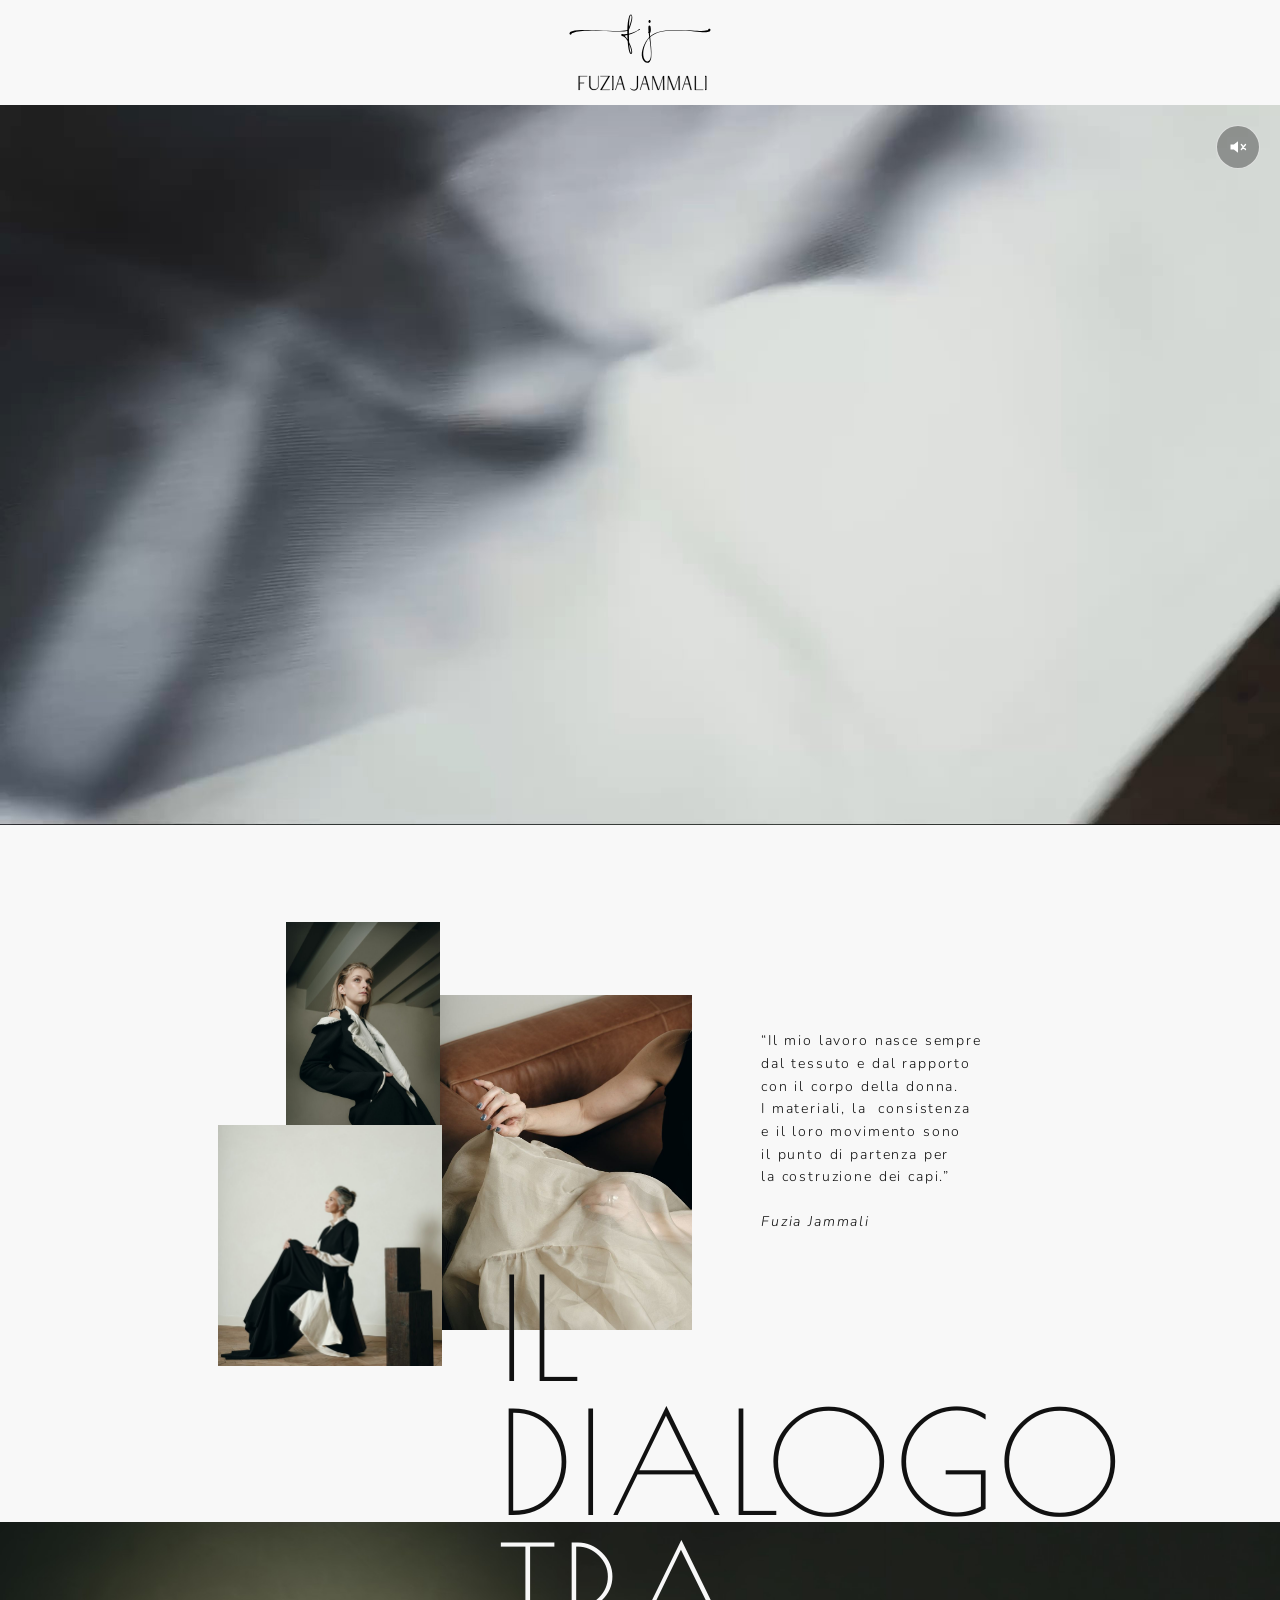
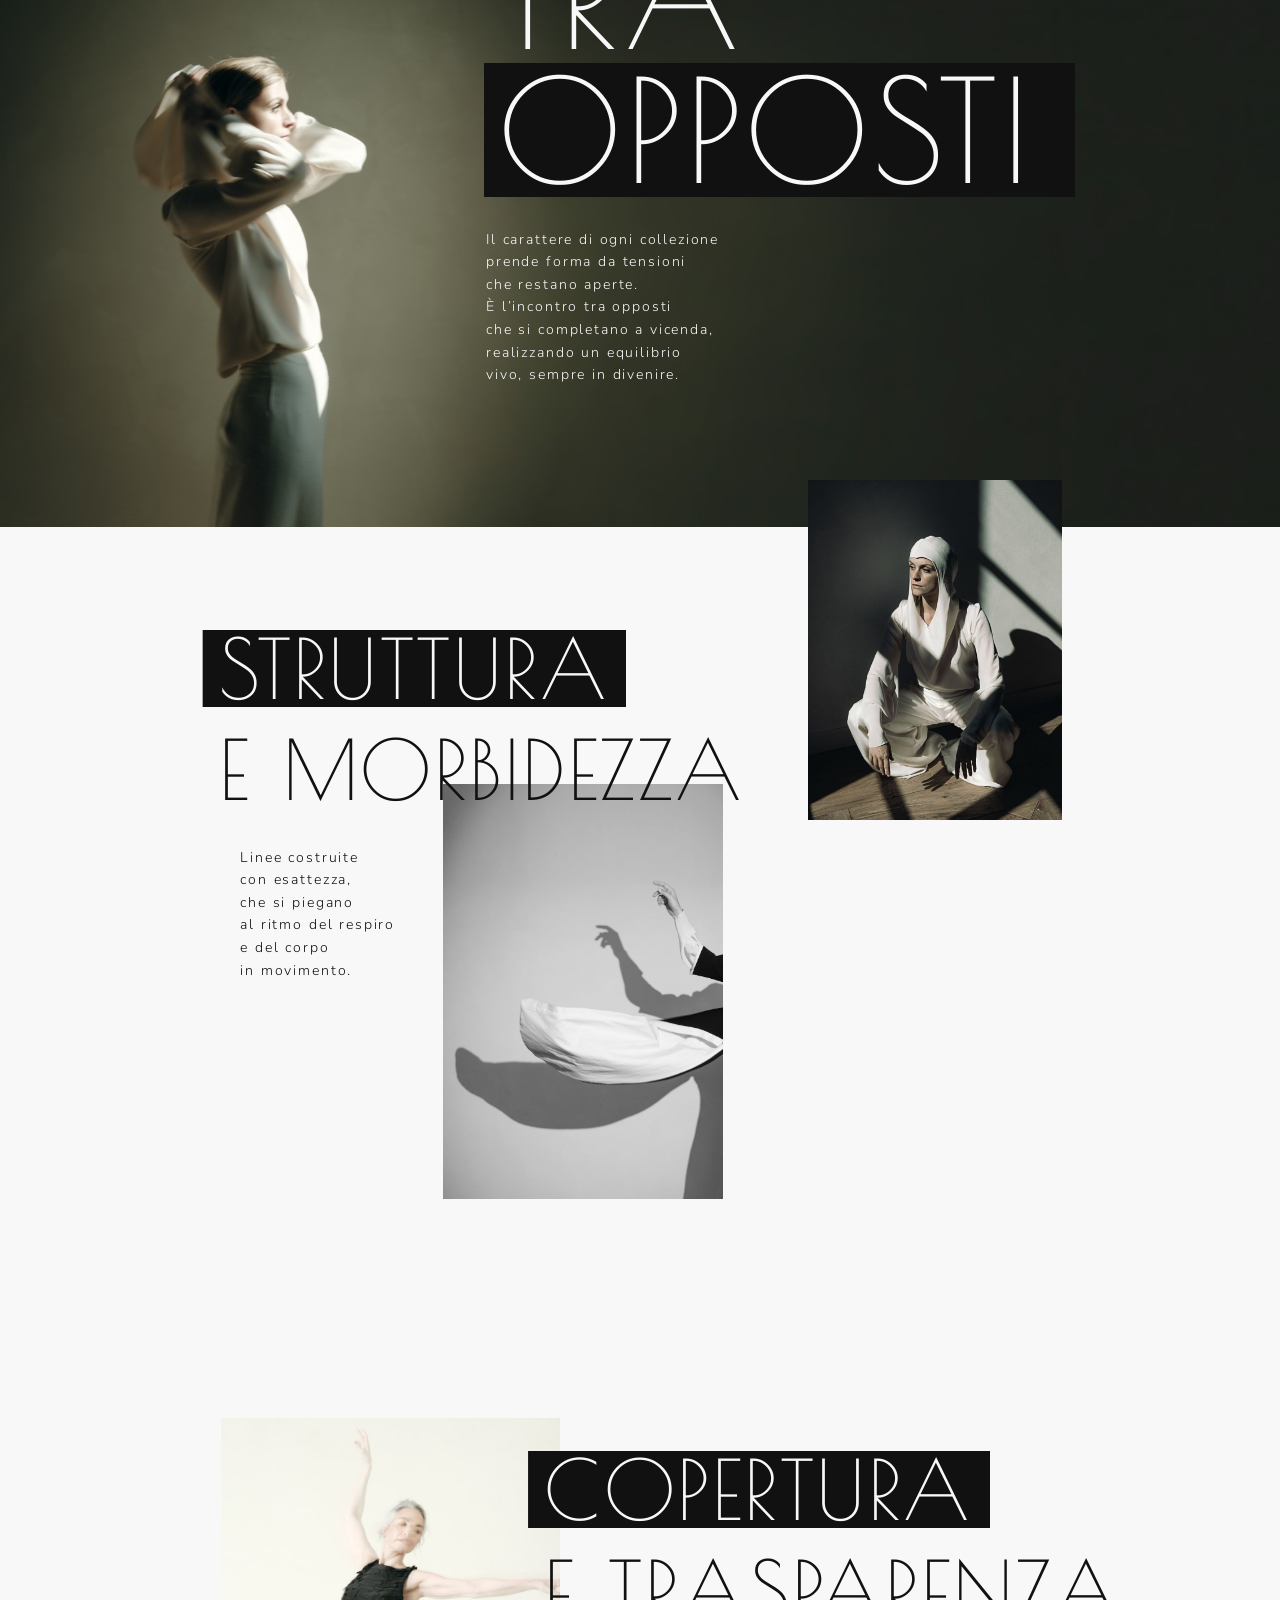
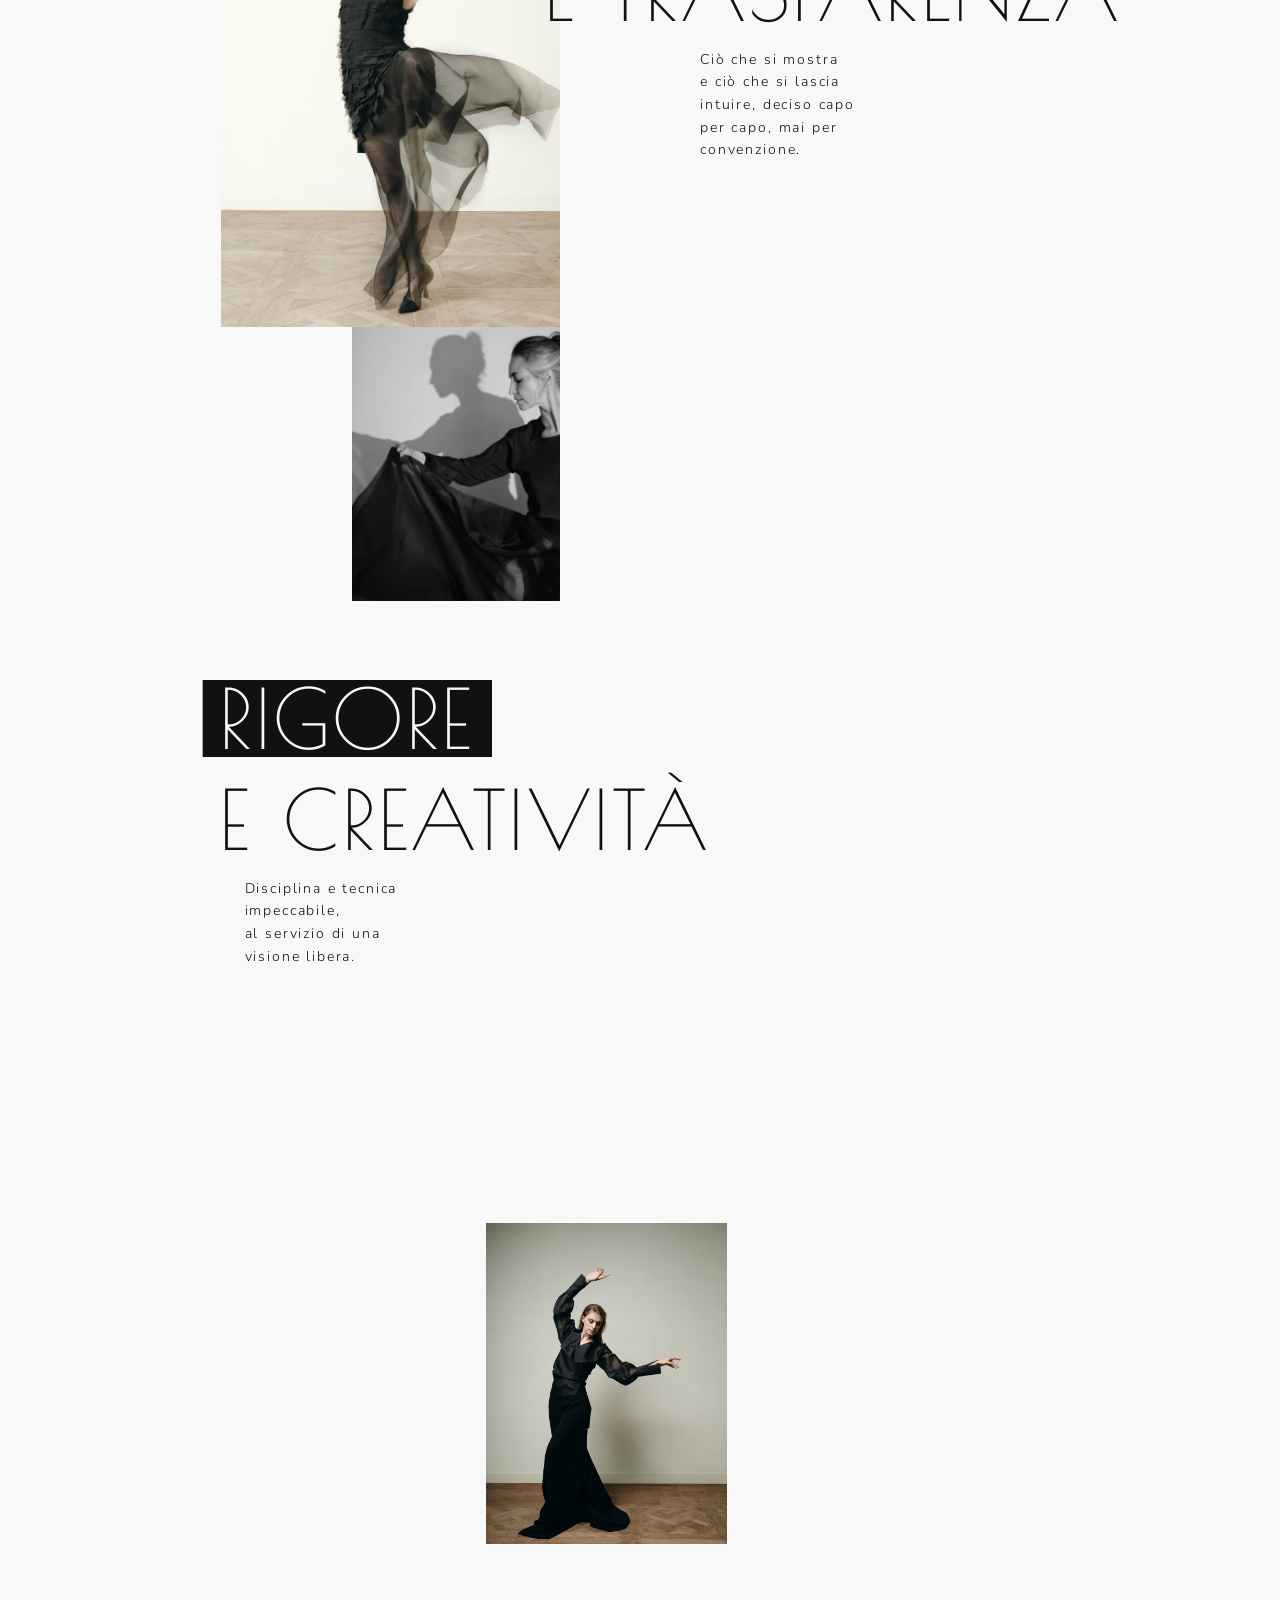
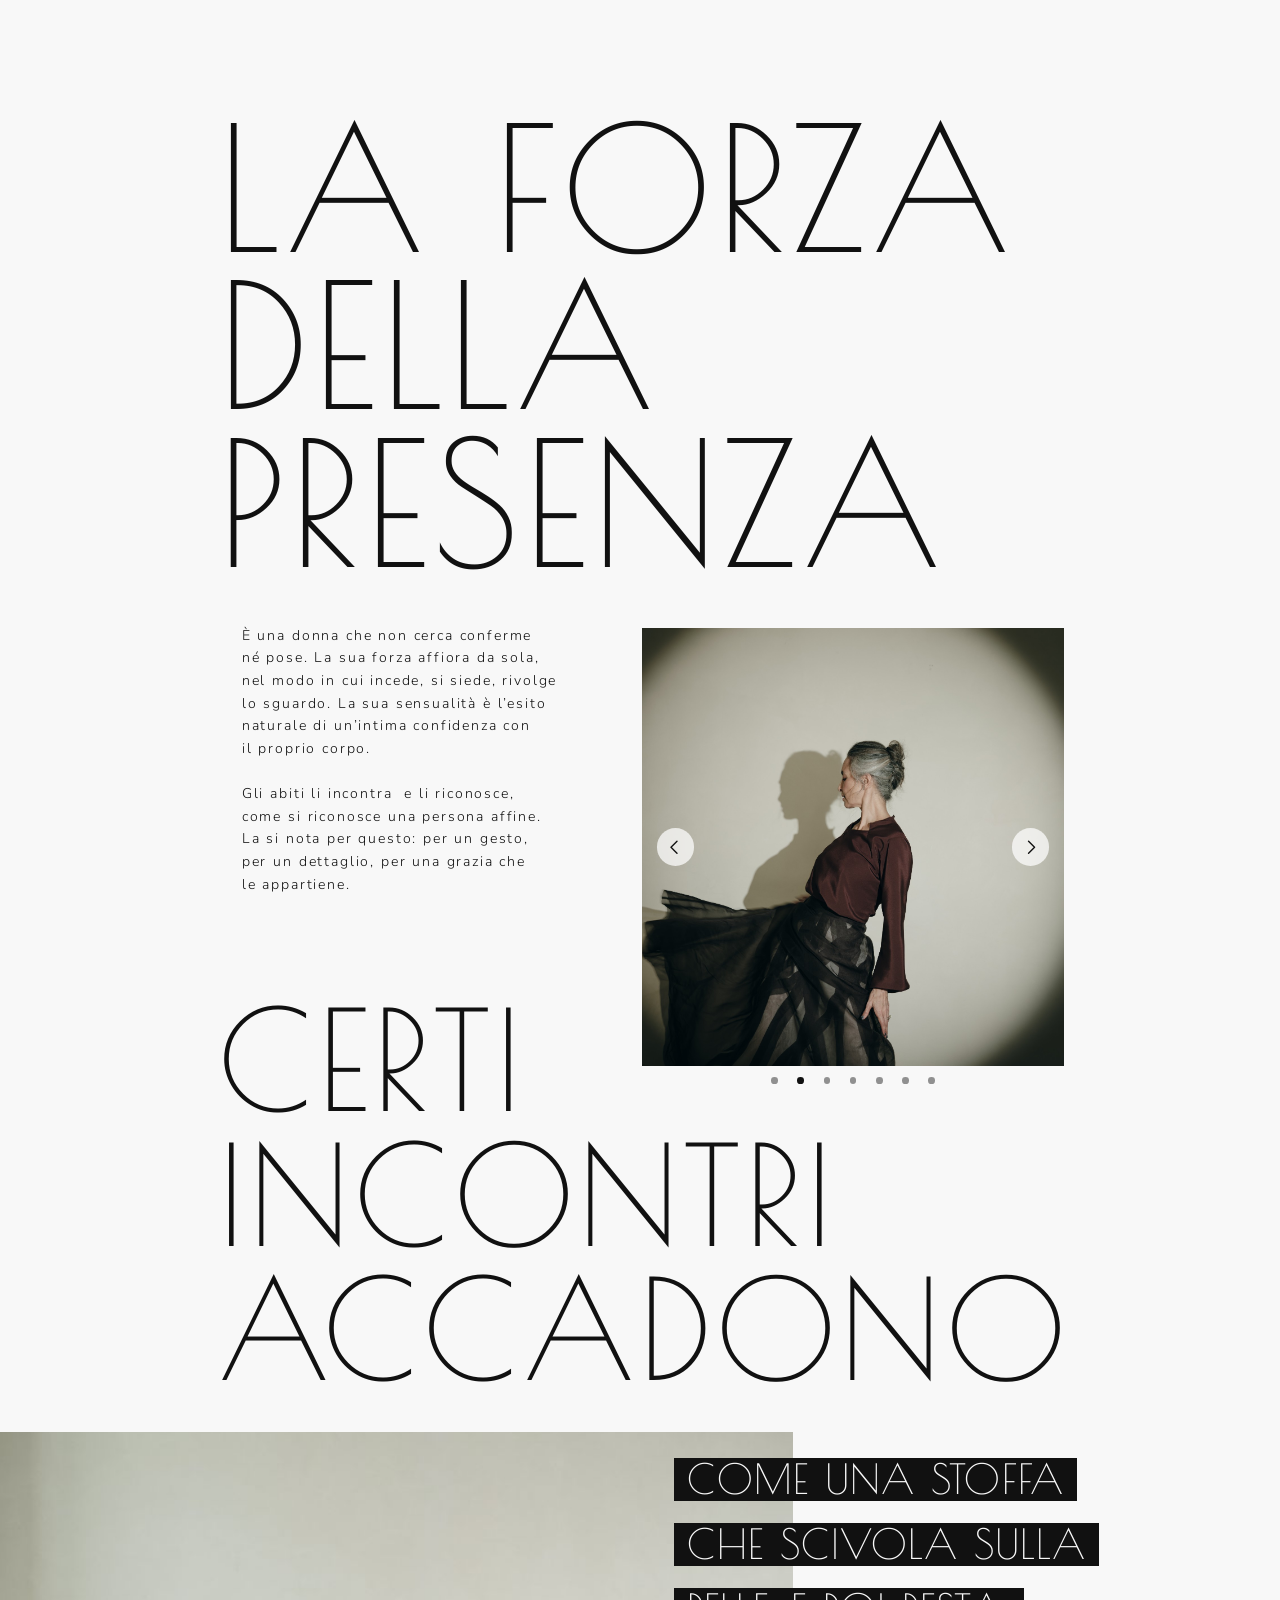
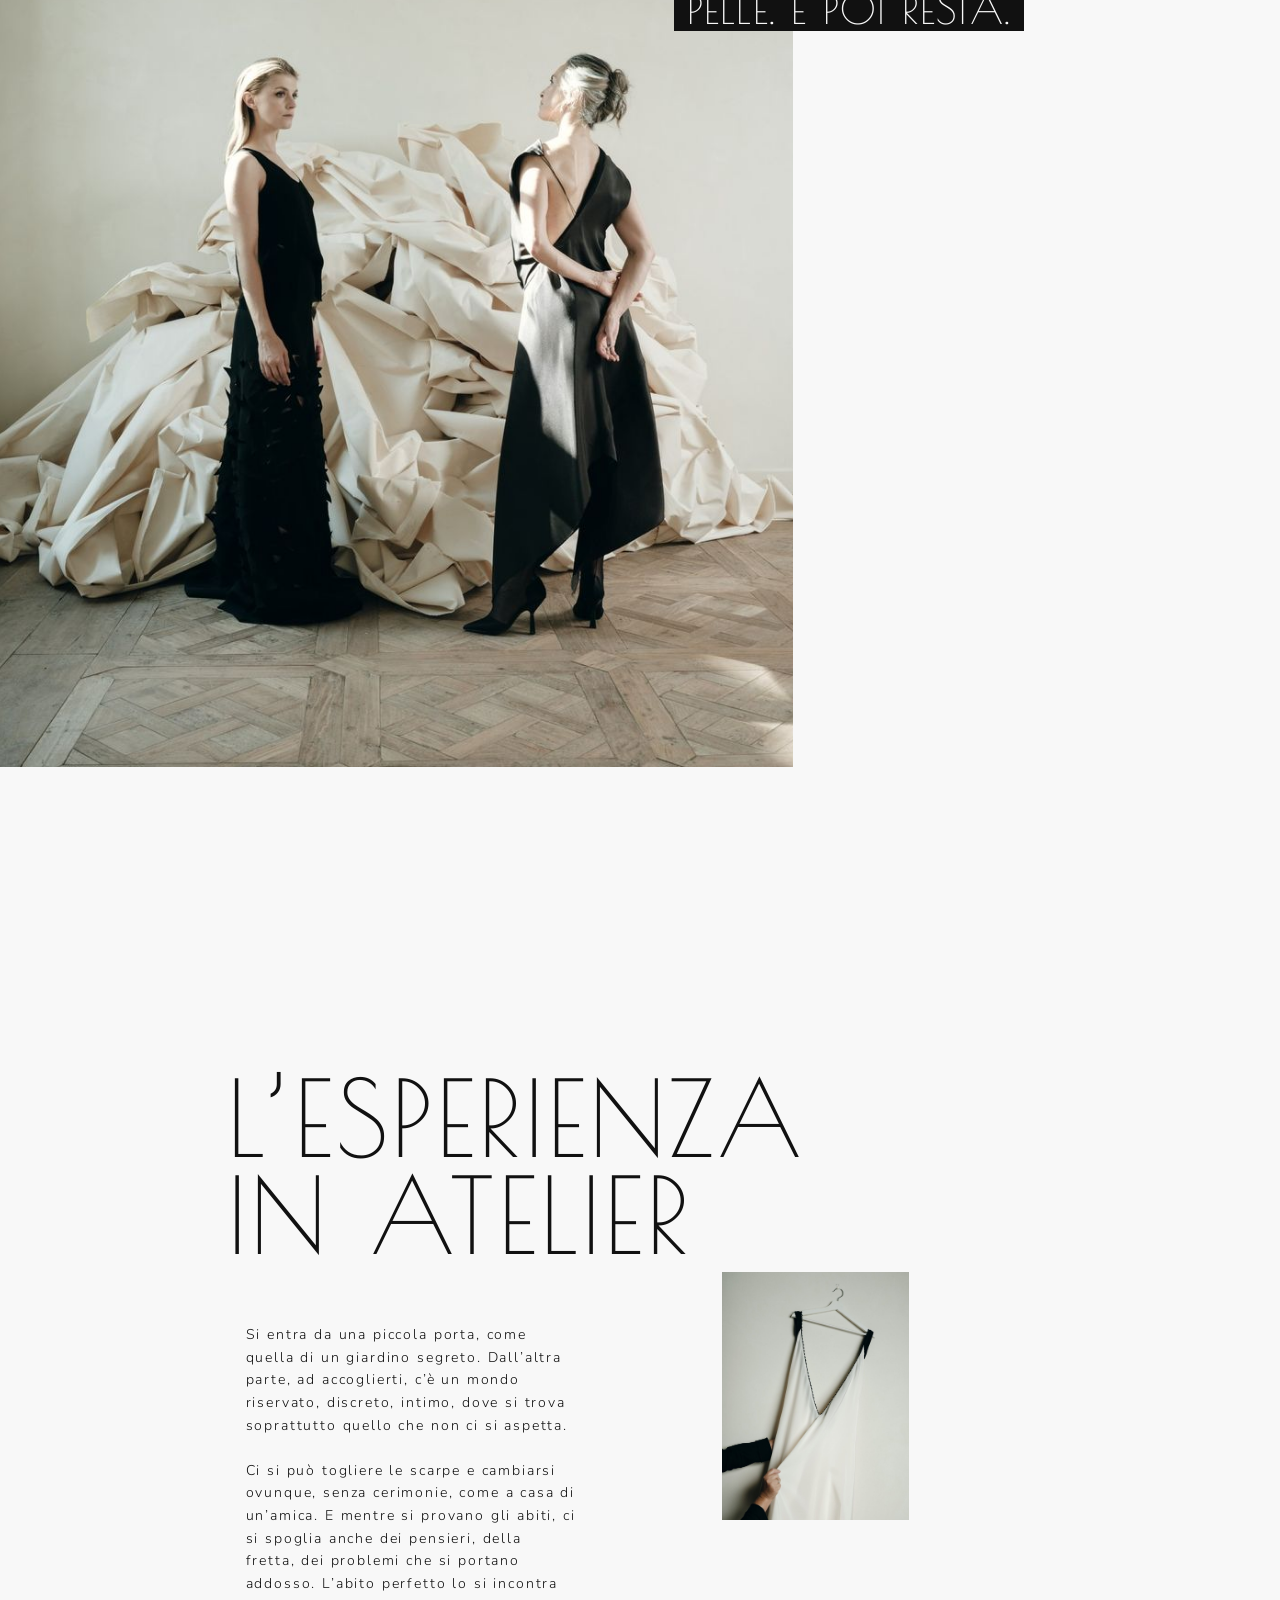
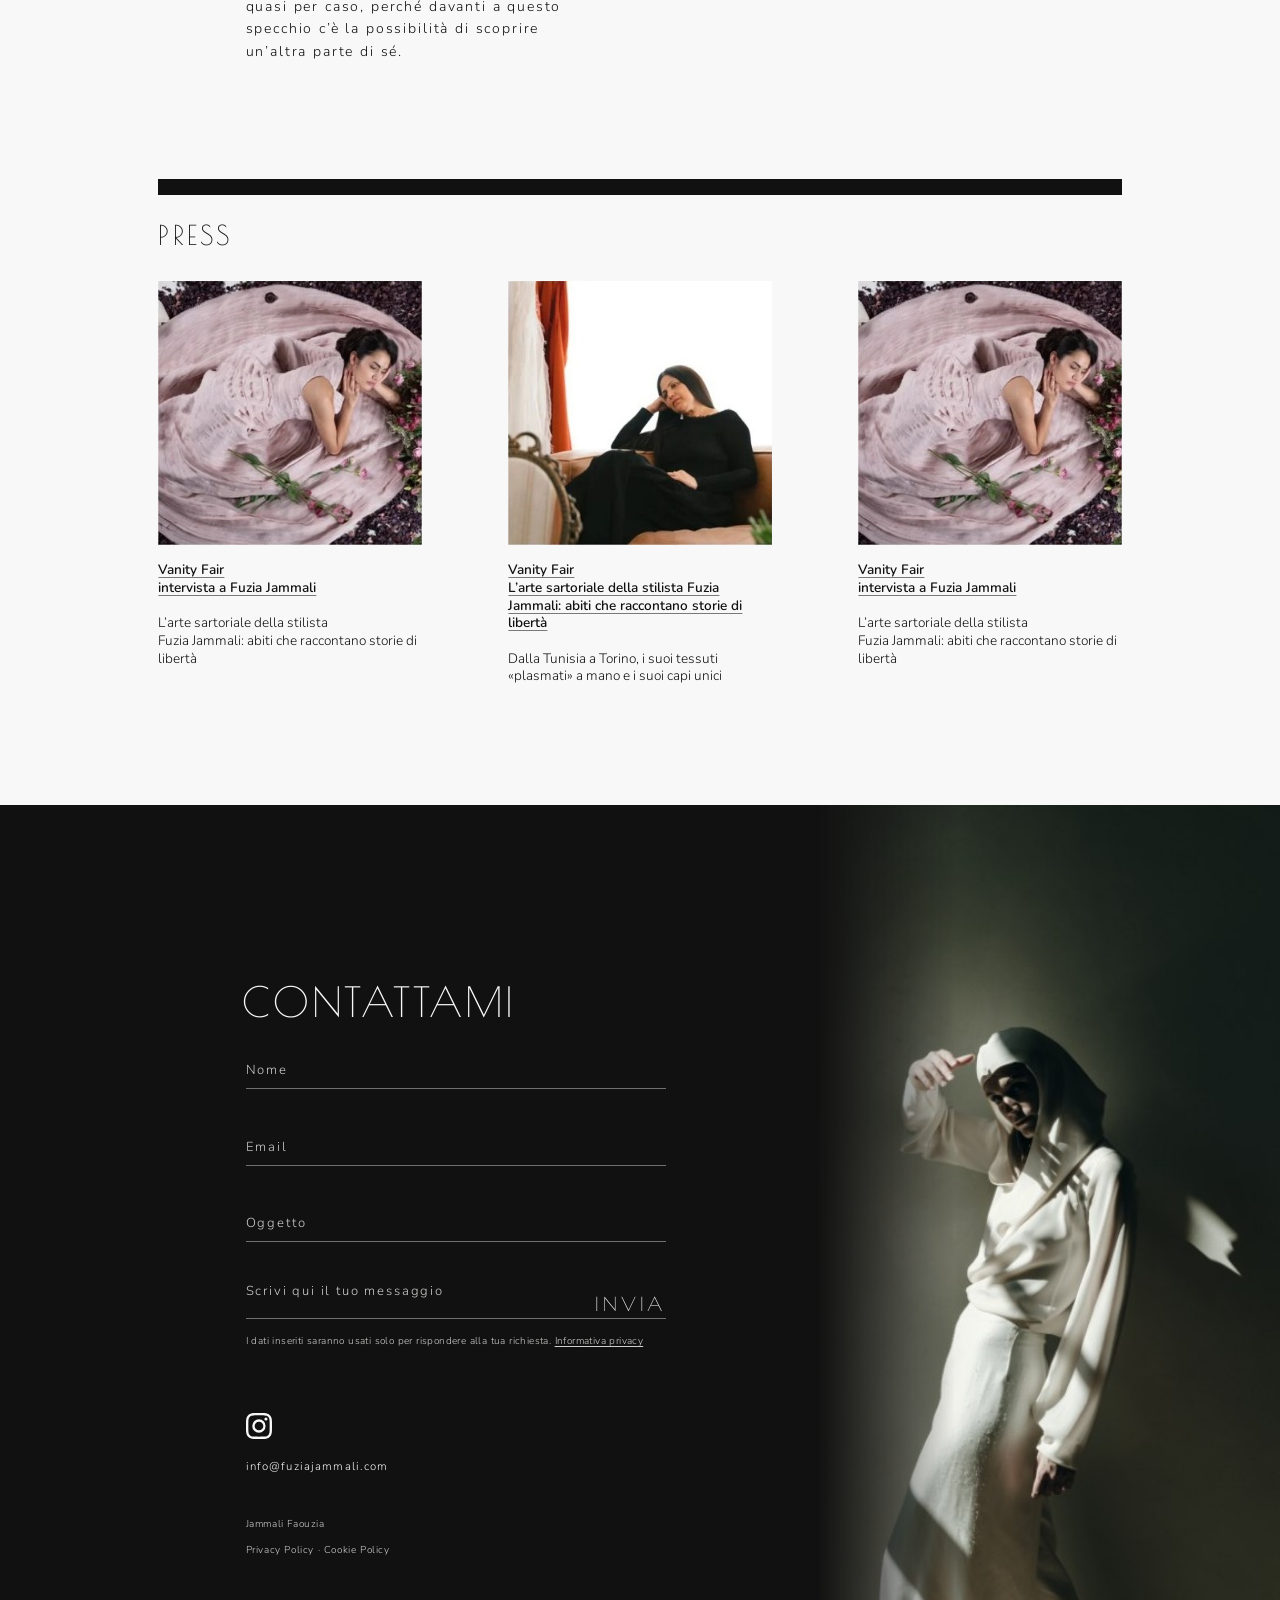
==== index.html @ 714d95c8 "Struttura (mobile): foto in alto allineata a sinistra con quella sotto, foto di sinistra alzata Co-A" ====
<!DOCTYPE html>
<html lang="it">
<head>
  <meta charset="utf-8">
  <meta name="viewport" content="width=device-width, initial-scale=1">
  <title data-i18n="meta.titolo">Fuzia Jammali</title>
  <meta name="description" data-i18n-attr="content:meta.descrizione" content="Fuzia Jammali – atelier di moda: abiti costruiti sul tessuto e sul rapporto con il corpo della donna.">
  <link rel="preload" href="assets/fonts/poiret-one-latin-400-normal.woff2" as="font" type="font/woff2" crossorigin>
  <link rel="preload" href="assets/fonts/nunito-latin-300-normal.woff2" as="font" type="font/woff2" crossorigin>
  <link rel="icon" href="data:,">
  <link rel="stylesheet" href="css/style.css">
  <script>if(!matchMedia("(prefers-reduced-motion: reduce)").matches){document.documentElement.classList.add("js")}</script>
</head>
<body>
<div class="page">

  <!-- ============ TESTATA ============ -->
  <header class="site-header">
    <a href="#" data-i18n-attr="aria-label:testata.logo" aria-label="Fuzia Jammali – inizio pagina"><img src="assets/img/logo.svg" alt="Fuzia Jammali" class="logo"></a>
    <nav class="lang" aria-label="Lingua / Language" hidden><a href="./" hreflang="it" lang="it" aria-current="true">IT</a><span aria-hidden="true">|</span><a href="en/" hreflang="en" lang="en">EN</a></nav>
  </header>
</div>

<!-- ============ HERO VIDEO (a tutta larghezza dello schermo, oltre i 1920 px dell'impaginazione) ============ -->
  <section class="hero" id="hero" data-i18n-attr="aria-label:hero.aria" aria-label="Video di presentazione">
    <video class="hero__video" src="assets/video/hero.mp4" data-src-mobile="assets/video/hero-mobile.mp4" poster="assets/img/hero.jpg" muted loop playsinline preload="metadata"></video>
    <button class="hero__sound" type="button" data-i18n-attr="aria-label:js.audio_on" aria-label="Attiva l'audio" aria-pressed="false">
      <svg class="i-off" viewBox="0 0 24 24" aria-hidden="true"><path d="M3 9v6h4l5 4V5L7 9H3Z" fill="currentColor"/><path d="m16 9 5 6m0-6-5 6" fill="none" stroke="currentColor" stroke-width="1.6" stroke-linecap="round"/></svg>
      <svg class="i-on" viewBox="0 0 24 24" aria-hidden="true"><path d="M3 9v6h4l5 4V5L7 9H3Z" fill="currentColor"/><path d="M16 8.5a5 5 0 0 1 0 7M18.5 6a8.5 8.5 0 0 1 0 12" fill="none" stroke="currentColor" stroke-width="1.6" stroke-linecap="round"/></svg>
    </button>
  </section>

<div class="page">
  <!-- ============ IL DIALOGO TRA OPPOSTI ============ -->
  <section class="sec" id="dialogo" style="--u:calc(100cqw*var(--k)/1096);--y0:679;--hh:1290;--mhh:1330">
    <div class="bgband" style="--y:1381;--h:610;background-color:#272a21;--my:760;--mh:410">
      <div class="bgband__in"><img src="assets/img/dialogo-bg.jpg" alt="" loading="lazy" decoding="async" data-par></div>
    </div>

    <div class="grp">
    <figure class="it" style="--x:191;--y:777;--w:156;--h:204;--mx:73;--my:30;--mw:112;--mh:146"><img src="assets/img/dialogo-1.jpg" srcset="assets/img/dialogo-1-900.jpg 900w, assets/img/dialogo-1.jpg 1353w" sizes="(max-width:800px) 60vw, 33vw" loading="lazy" decoding="async" alt=""></figure>
      <figure class="it" style="--x:347;--y:850;--w:253;--h:338;--mx:185;--my:82;--mw:181;--mh:242"><img src="assets/img/dialogo-2.jpg" srcset="assets/img/dialogo-2-900.jpg 900w, assets/img/dialogo-2.jpg 1485w" sizes="(max-width:800px) 60vw, 33vw" loading="lazy" decoding="async" alt=""></figure>
      <figure class="it" style="--x:123;--y:981;--w:226;--h:243;--mx:24;--my:176;--mw:162;--mh:174"><img src="assets/img/dialogo-3.jpg" srcset="assets/img/dialogo-3-900.jpg 900w, assets/img/dialogo-3.jpg 1485w" sizes="(max-width:800px) 60vw, 33vw" loading="lazy" decoding="async" alt=""></figure>
    </div>

    <blockquote class="it body" style="--x:670;--y:886;--mx:24;--my:380;--mw:342">
      <span data-i18n="dialogo.citazione">“Il mio lavoro nasce sempre<br class="d"> 
      dal tessuto e dal rapporto<br class="d"> 
      con il corpo della donna.<br class="d"> 
      I materiali, la&nbsp; consistenza<br class="d"> 
      e il loro movimento sono<br class="d"> 
      il punto di partenza per<br class="d"> 
      la costruzione dei capi.”</span>
      <cite><br class="p"><br class="p">Fuzia Jammali</cite>
    </blockquote>

    <h2 class="it t" style="--bpl:.1em;--bpr:.3em;--x:405;--y:1135;--fs:143;--lh:135;--mx:24;--my:560;--mfs:76;--mlh:72">
      <span class="l" data-i18n="dialogo.t1">Il</span>
      <span class="l" data-i18n="dialogo.t2">Dialogo</span>
      <span class="l l--lt" data-i18n="dialogo.t3">Tra</span>
      <span class="l"><span class="bx" data-i18n="dialogo.t4">Opposti</span></span>
    </h2>

    <p class="it body body--dark" data-i18n="dialogo.testo" style="--x:393;--y:1690;--mx:24;--my:1195;--mw:342">
      Il carattere di ogni collezione<br class="d"> 
      prende forma da tensioni<br class="d"> 
      che restano aperte.<br class="d"> 
      È l’incontro tra opposti<br class="d"> 
      che si completano a vicenda,<br class="d"> 
      realizzando un equilibrio<br class="d"> 
      vivo, sempre in divenire.
    </p>
  </section>

  <!-- ============ STRUTTURA / COPERTURA / RIGORE ============ -->
  <section class="sec" id="visione" style="--u:calc(100cqw*var(--k)/769);--y0:18;--hh:1972;--mhh:2145">
    <div class="grp">
    <figure class="it" style="--x:503;--y:0;--w:180;--h:240;--mx:178;--my:240;--mw:140;--mh:187"><img src="assets/img/struttura-1.jpg" srcset="assets/img/struttura-1-900.jpg 900w, assets/img/struttura-1.jpg 1068w" sizes="(max-width:800px) 60vw, 33vw" loading="lazy" decoding="async" alt=""></figure>
      <figure class="it" data-drift="0.12" style="--x:245;--y:215;--w:198;--h:293;--mx:24;--my:340;--mw:154;--mh:229"><img src="assets/img/struttura-2.jpg" srcset="assets/img/struttura-2-900.jpg 900w, assets/img/struttura-2.jpg 1303w" sizes="(max-width:800px) 60vw, 33vw" loading="lazy" decoding="async" alt=""></figure>
      <figure class="it" data-drift="-0.12" style="--x:443;--y:240;--w:240;--h:360;--mx:178;--my:427;--mw:187;--mh:281"><img src="assets/img/struttura-3.jpg" srcset="assets/img/struttura-3-900.jpg 900w, assets/img/struttura-3.jpg 1485w" sizes="(max-width:800px) 60vw, 33vw" loading="lazy" decoding="async" alt=""></figure>
    </div>

    <h2 class="it t t--box" style="--bp:.22em;--x:87;--y:106;--fs:58;--lh:66;--mx:24;--my:40;--mfs:46;--mlh:52">
      <span class="l"><span class="bx" data-i18n="struttura.t1">Struttura</span></span>
      <span class="l" data-i18n="struttura.t2">e morbidezza</span>
    </h2>
    <p class="it body" data-i18n="struttura.testo" style="--x:102;--y:259;--mx:24;--my:160;--mw:300">
      Linee costruite<br class="d"> con esattezza,<br class="d"> che si piegano<br class="d"> al ritmo del respiro<br class="d"> e del corpo<br class="d"> in movimento.
    </p>

    <div class="grp">
    <figure class="it" style="--x:88;--y:663;--w:240;--h:360;--mx:24;--my:975;--mw:180;--mh:270"><img src="assets/img/copertura-1.jpg" srcset="assets/img/copertura-1-900.jpg 900w, assets/img/copertura-1.jpg 1437w" sizes="(max-width:800px) 60vw, 33vw" loading="lazy" decoding="async" alt=""></figure>
      <figure class="it" style="--x:181;--y:1023;--w:147;--h:193;--mx:94;--my:1245;--mw:110;--mh:145"><img src="assets/img/copertura-2.jpg" srcset="assets/img/copertura-2-900.jpg 900w, assets/img/copertura-2.jpg 1500w" sizes="(max-width:800px) 60vw, 33vw" loading="lazy" decoding="async" alt=""></figure>
      <figure class="it" data-drift="0.10" data-drift-x="-0.06" style="--x:328;--y:941;--w:186;--h:247;--mx:204;--my:1184;--mw:140;--mh:185"><img src="assets/img/copertura-3.jpg" srcset="assets/img/copertura-3-900.jpg 900w, assets/img/copertura-3.jpg 1497w" sizes="(max-width:800px) 60vw, 33vw" loading="lazy" decoding="async" alt=""></figure>
    </div>

    <h2 class="it t t--box" style="--bp:.22em;--x:317;--y:686;--fs:58;--lh:66;--mx:24;--my:770;--mfs:46;--mlh:52">
      <span class="l"><span class="bx" data-i18n="copertura.t1">Copertura</span></span>
      <span class="l" data-i18n="copertura.t2">e trasparenza</span>
    </h2>
    <p class="it body" data-i18n="copertura.testo" style="--x:427;--y:826;--mx:24;--my:890;--mw:300">
      Ciò che si mostra<br class="d"> e ciò che si lascia<br class="d"> intuire, deciso capo<br class="d"> per capo, mai per<br class="d"> convenzione.
    </p>

    <div class="grp">
    <figure class="it" style="--x:225;--y:1346;--w:221;--h:310;--mx:24;--my:1697;--mw:166;--mh:232"><img src="assets/img/rigore-1.jpg" srcset="assets/img/rigore-1-900.jpg 900w, assets/img/rigore-1.jpg 1500w" sizes="(max-width:800px) 60vw, 33vw" loading="lazy" decoding="async" alt=""></figure>
      <figure class="it" style="--x:446;--y:1276;--w:231;--h:277;--mx:190;--my:1645;--mw:173;--mh:208"><img src="assets/img/rigore-2.jpg" srcset="assets/img/rigore-2-900.jpg 900w, assets/img/rigore-2.jpg 1500w" sizes="(max-width:800px) 60vw, 33vw" loading="lazy" decoding="async" alt=""></figure>
      <figure class="it" style="--x:276;--y:1656;--w:170;--h:227;--mx:62;--my:1929;--mw:128;--mh:170"><img src="assets/img/rigore-3.jpg" srcset="assets/img/rigore-3-900.jpg 900w, assets/img/rigore-3.jpg 1500w" sizes="(max-width:800px) 60vw, 33vw" loading="lazy" decoding="async" alt=""></figure>
      <figure class="it" style="--x:446;--y:1553;--w:174;--h:239;--mx:190;--my:1853;--mw:131;--mh:179"><img src="assets/img/rigore-4.jpg" srcset="assets/img/rigore-4-900.jpg 900w, assets/img/rigore-4.jpg 1500w" sizes="(max-width:800px) 60vw, 33vw" loading="lazy" decoding="async" alt=""></figure>
    </div>

    <h2 class="it t t--box" style="--bp:.22em;--x:87;--y:1272;--fs:58;--lh:66;--mx:24;--my:1440;--mfs:46;--mlh:52">
      <span class="l"><span class="bx" data-i18n="rigore.t1">Rigore</span></span>
      <span class="l" data-i18n="rigore.t2">e creatività</span>
    </h2>
    <p class="it body" data-i18n="rigore.testo" style="--x:105;--y:1412;--mx:24;--my:1560;--mw:300">
      Disciplina e tecnica<br class="d"> impeccabile,<br class="d"> al servizio di una<br class="d"> visione libera.
    </p>
  </section>

  <!-- ============ LA FORZA DELLA PRESENZA ============ -->
  <section class="sec" id="presenza" style="--u:calc(100cqw*var(--k)/582);--y0:0;--hh:545;--mhh:880">
    <h2 class="it t" style="--x:65;--y:18;--fs:92;--lh:84;--mx:24;--my:40;--mfs:70;--mlh:64">
      <span class="l" data-i18n="presenza.t1">La forza</span>
      <span class="l" data-i18n="presenza.t2">della</span>
      <span class="l" data-i18n="presenza.t3">presenza</span>
    </h2>
    <p class="it body" data-i18n="presenza.testo" style="--x:78;--y:283;--mx:24;--my:250;--mw:342">
      È una donna che non cerca conferme<br class="d"> 
      né pose. La sua forza affiora da sola,<br class="d"> 
      nel modo in cui incede, si siede, rivolge<br class="d"> 
      lo sguardo. La sua sensualità è l’esito<br class="d"> 
      naturale di un’intima confidenza con<br class="d"> 
      il proprio corpo.<br class="p"><br class="p">Gli abiti li incontra&nbsp; e li riconosce,<br class="d"> 
      come si riconosce una persona affine.<br class="d"> 
      La si nota per questo: per un gesto,<br class="d"> 
      per un dettaglio, per una grazia che<br class="d"> 
      le appartiene.
    </p>
    <div class="it slider solo" id="slider" style="--x:292;--y:285;--w:226;--h:234;--mx:24;--my:490;--mw:342;--mh:354">
      <img src="assets/img/forza-1-900.jpg" decoding="async" alt="" data-slide data-images="assets/img/forza-1.jpg,assets/img/slider-1.jpg,assets/img/slider-2.jpg,assets/img/slider-3.jpg,assets/img/slider-4.jpg,assets/img/slider-5.jpg,assets/img/slider-6.jpg">
      <div class="slider__dots" role="tablist" data-i18n-attr="aria-label:slider.aria" aria-label="Foto"></div>
    </div>
  </section>

  <!-- ============ CERTI INCONTRI ACCADONO + ATELIER ============ -->
  <section class="sec" id="atelier" style="--u:calc(100cqw*var(--k)/582);--y0:545;--hh:1175;--mhh:1460">
    <figure class="it solo bleed-l" style="--x:0;--y:715;--w:373;--h:500;--mx:0;--my:214;--mw:300;--mh:402"><img src="assets/img/certi.jpg" srcset="assets/img/certi-900.jpg 900w, assets/img/certi.jpg 1497w" sizes="(max-width:800px) 82vw, 55vw" loading="lazy" decoding="async" alt="" data-par></figure>
    <h2 class="it t" style="--x:65;--y:488;--fs:74;--lh:72;--mx:24;--my:40;--mfs:52;--mlh:50">
      <span class="l" data-i18n="certi.t1">Certi</span>
      <span class="l" data-i18n="certi.t2">Incontri</span>
      <span class="l" data-i18n="certi.t3">Accadono</span>
    </h2>
    <p class="it t t--box t--band" style="--bp:.3em;--x:316;--y:730;--fs:22;--lh:36;--mx:100;--my:198;--mfs:21;--mlh:34">
      <span class="l"><span class="bx" data-i18n="certi.fascia1">Come una stoffa</span></span>
      <span class="l"><span class="bx" data-i18n="certi.fascia2">che scivola sulla</span></span>
      <span class="l"><span class="bx" data-i18n="certi.fascia3">pelle. E poi resta.</span></span>
    </p>

    <div class="grp">
    <figure class="it" data-drift="0.10" style="--x:168;--y:1192;--w:167;--h:169;--mx:24;--my:724;--mw:164;--mh:166"><img src="assets/img/atelier-1.jpg" srcset="assets/img/atelier-1-900.jpg 900w, assets/img/atelier-1.jpg 1997w" sizes="(max-width:800px) 60vw, 33vw" loading="lazy" decoding="async" alt=""></figure>
      <figure class="it" data-drift="-0.16" data-drift-down="20" style="--x:335;--y:1270;--w:182;--h:215;--mx:188;--my:636;--mw:178;--mh:211"><img src="assets/img/atelier-2.jpg" srcset="assets/img/atelier-2-900.jpg 900w, assets/img/atelier-2.jpg 1473w" sizes="(max-width:800px) 60vw, 33vw" loading="lazy" decoding="async" alt="" style="object-position:left"></figure>
      <figure class="it" data-drift="-0.16" data-drift-down="20" style="--x:335;--y:1485;--w:100;--h:133;--mx:188;--my:847;--mw:98;--mh:130"><img src="assets/img/atelier-3.jpg" srcset="assets/img/atelier-3-900.jpg 900w, assets/img/atelier-3.jpg 1413w" sizes="(max-width:800px) 60vw, 33vw" loading="lazy" decoding="async" alt=""></figure>
    </div>

    <h2 class="it t" style="--x:70;--y:1383;--fs:56;--lh:52;--mx:24;--my:1010;--mfs:56;--mlh:54">
      <span class="l" data-i18n="atelier.t1">L’esperienza</span>
      <span class="l" data-i18n="atelier.t2">in atelier</span>
    </h2>
    <p class="it body" data-i18n="atelier.testo" style="--x:80;--y:1513;--mx:24;--my:1140;--mw:342">
      Si entra da una piccola porta, come<br class="d"> 
      quella di un giardino segreto. Dall’altra<br class="d"> 
      parte, ad accoglierti, c’è un mondo<br class="d"> 
      riservato, discreto, intimo, dove si trova<br class="d"> 
      soprattutto quello che non ci si aspetta.<br class="p"><br class="p">Ci si può togliere le scarpe e cambiarsi<br class="d"> 
      ovunque, senza cerimonie, come a casa di<br class="d"> 
      un’amica. E mentre si provano gli abiti, ci<br class="d"> 
      si spoglia anche dei pensieri, della<br class="d"> 
      fretta, dei problemi che si portano<br class="d"> 
      addosso. L’abito perfetto lo si incontra<br class="d"> 
      quasi per caso, perché davanti a questo<br class="d"> 
      specchio c’è la possibilità di scoprire<br class="d"> 
      un’altra parte di sé.
    </p>
  </section>

  <!-- ============ STAMPA / NEWS (le card arrivano da data/news.json, vedi js/main.js) ============ -->
  <section class="news" id="stampa" aria-labelledby="news-title" hidden>
    <div class="news__in">
      <div class="news__bar"></div>
      <h2 class="news__title" id="news-title" data-i18n="stampa.titolo">Press</h2>
      <div class="news__list" id="news-list" data-src="data/news.json"></div>
    </div>
  </section>

  <!-- ============ CONTATTI ============ -->
  <footer class="sec foot" id="contatti" style="--u:calc(100cqw*var(--k)/582);--y0:1590;--hh:430;--mhh:1140">
    <img class="foot__photo" src="assets/img/footer.jpg" alt="" loading="lazy" decoding="async">
    <h2 class="it t t--sm" data-i18n="contatti.titolo" style="--x:78;--y:1683;--fs:22;--lh:30;--mx:24;--my:140;--mfs:24;--mlh:30">Contattami</h2>

    <form class="it form" id="contact-form" style="--x:80;--y:1710;--w:225;--mx:24;--my:190;--mw:342" data-endpoint="" data-to="info@fuziajammali.com" novalidate>
      <label><span class="sr-only" data-i18n="contatti.nome">Nome</span><input type="text" name="nome" data-i18n-attr="placeholder:contatti.nome" placeholder="Nome" autocomplete="name" required></label>
      <label><span class="sr-only" data-i18n="contatti.email">Email</span><input type="email" name="email" data-i18n-attr="placeholder:contatti.email" placeholder="Email" autocomplete="email" required></label>
      <label><span class="sr-only" data-i18n="contatti.oggetto">Oggetto</span><input type="text" name="oggetto" data-i18n-attr="placeholder:contatti.oggetto" placeholder="Oggetto"></label>
      <label><span class="sr-only" data-i18n="contatti.messaggio">Messaggio</span><textarea name="messaggio" rows="1" data-i18n-attr="placeholder:contatti.messaggio_ph" placeholder="Scrivi qui il tuo messaggio" required></textarea></label>
      <p class="form__note"><span data-i18n="contatti.privacy">I dati inseriti saranno usati solo per rispondere alla tua richiesta.</span> <a href="privacy/" data-i18n="contatti.privacy_link" data-i18n-attr="href:contatti.privacy_url">Informativa privacy</a></p>
      <input type="text" name="sito" class="hp" tabindex="-1" autocomplete="off" aria-hidden="true">
      <button type="submit" data-i18n="contatti.invia">Invia</button>
      <p class="form__msg" role="status" aria-live="polite"></p>
    </form>

    <div class="it social" style="--x:80;--y:1915;--mx:24;--my:550">
      <a href="https://www.instagram.com/fuziajammaliofficial/" target="_blank" rel="noopener noreferrer" aria-label="Instagram" class="ic ic--instagram"></a>
    </div>
    <a class="it mail" style="--x:80;--y:1939;--mx:24;--my:600" href="mailto:info@fuziajammali.com">info@fuziajammali.com</a>
    <p class="it legal" style="--x:80;--y:1971;--mx:24;--my:652">Jammali Faouzia</p>
    <p class="it legal" style="--x:80;--y:1985;--mx:24;--my:676"><a href="privacy/" data-i18n="footer.privacy" data-i18n-attr="href:footer.privacy_url">Privacy Policy</a> · <a href="cookie/" data-i18n="footer.cookie" data-i18n-attr="href:footer.cookie_url">Cookie Policy</a></p>
  </footer>

</div>
<script src="js/config.js"></script>
<script src="js/main.js"></script>
<script src="js/motion.js"></script>
</body>
</html>
---- css/style.css ----
/* ==========================================================
   Fuzia Jammali – foglio di stile
   Palette: #f8f8f8 sfondo e testi chiari · #111111 nero · #ffffff
   Font: Poiret One (titoli) · Nunito Light (testo) · Nunito SemiBold (titoli delle news)
   Impaginazione desktop: scala proporzionale al design (cqw).
   Ogni sezione definisce --u = larghezza del design di riferimento.
   ========================================================== */

@font-face{font-family:"Poiret One";font-weight:400;font-style:normal;font-display:swap;
  src:url("../assets/fonts/poiret-one-latin-ext-400-normal.woff2") format("woff2");
  unicode-range:U+0100-02BA,U+02BD-02C5,U+02C7-02CC,U+02CE-02D7,U+02DD-02FF,U+0304,U+0308,U+0329,U+1D00-1DBF,U+1E00-1E9F,U+1EF2-1EFF,U+2020,U+20A0-20AB,U+20AD-20C0,U+2113,U+2C60-2C7F,U+A720-A7FF}
@font-face{font-family:"Poiret One";font-weight:400;font-style:normal;font-display:swap;
  src:url("../assets/fonts/poiret-one-latin-400-normal.woff2") format("woff2");
  unicode-range:U+0000-00FF,U+0131,U+0152-0153,U+02BB-02BC,U+02C6,U+02DA,U+02DC,U+0304,U+0308,U+0329,U+2000-206F,U+20AC,U+2122,U+2191,U+2193,U+2212,U+2215,U+FEFF,U+FFFD}
@font-face{font-family:"Nunito";font-weight:300;font-style:normal;font-display:swap;
  src:url("../assets/fonts/nunito-latin-ext-300-normal.woff2") format("woff2");
  unicode-range:U+0100-02BA,U+02BD-02C5,U+02C7-02CC,U+02CE-02D7,U+02DD-02FF,U+0304,U+0308,U+0329,U+1D00-1DBF,U+1E00-1E9F,U+1EF2-1EFF,U+2020,U+20A0-20AB,U+20AD-20C0,U+2113,U+2C60-2C7F,U+A720-A7FF}
@font-face{font-family:"Nunito";font-weight:300;font-style:normal;font-display:swap;
  src:url("../assets/fonts/nunito-latin-300-normal.woff2") format("woff2");
  unicode-range:U+0000-00FF,U+0131,U+0152-0153,U+02BB-02BC,U+02C6,U+02DA,U+02DC,U+0304,U+0308,U+0329,U+2000-206F,U+20AC,U+2122,U+2191,U+2193,U+2212,U+2215,U+FEFF,U+FFFD}
@font-face{font-family:"Nunito";font-weight:600;font-style:normal;font-display:swap;
  src:url("../assets/fonts/nunito-latin-ext-600-normal.woff2") format("woff2");
  unicode-range:U+0100-02BA,U+02BD-02C5,U+02C7-02CC,U+02CE-02D7,U+02DD-02FF,U+0304,U+0308,U+0329,U+1D00-1DBF,U+1E00-1E9F,U+1EF2-1EFF,U+2020,U+20A0-20AB,U+20AD-20C0,U+2113,U+2C60-2C7F,U+A720-A7FF}
@font-face{font-family:"Nunito";font-weight:600;font-style:normal;font-display:swap;
  src:url("../assets/fonts/nunito-latin-600-normal.woff2") format("woff2");
  unicode-range:U+0000-00FF,U+0131,U+0152-0153,U+02BB-02BC,U+02C6,U+02DA,U+02DC,U+0304,U+0308,U+0329,U+2000-206F,U+20AC,U+2122,U+2191,U+2193,U+2212,U+2215,U+FEFF,U+FFFD}
@font-face{font-family:"Nunito";font-weight:300;font-style:italic;font-display:swap;
  src:url("../assets/fonts/nunito-latin-ext-300-italic.woff2") format("woff2");
  unicode-range:U+0100-02BA,U+02BD-02C5,U+02C7-02CC,U+02CE-02D7,U+02DD-02FF,U+0304,U+0308,U+0329,U+1D00-1DBF,U+1E00-1E9F,U+1EF2-1EFF,U+2020,U+20A0-20AB,U+20AD-20C0,U+2113,U+2C60-2C7F,U+A720-A7FF}
@font-face{font-family:"Nunito";font-weight:300;font-style:italic;font-display:swap;
  src:url("../assets/fonts/nunito-latin-300-italic.woff2") format("woff2");
  unicode-range:U+0000-00FF,U+0131,U+0152-0153,U+02BB-02BC,U+02C6,U+02DA,U+02DC,U+0304,U+0308,U+0329,U+2000-206F,U+20AC,U+2122,U+2191,U+2193,U+2212,U+2215,U+FEFF,U+FFFD}

:root{
  --bg:#f8f8f8;
  --ink:#111111;
  --white:#ffffff;
  --font-title:"Poiret One","Josefin Sans",sans-serif;
  --font-body:"Nunito",system-ui,sans-serif;
}

*,*::before,*::after{box-sizing:border-box}
html{-webkit-text-size-adjust:100%;scroll-behavior:smooth}
body{margin:0;background:var(--bg);color:var(--ink);font-family:var(--font-body);font-weight:300;overflow-x:hidden}
img{display:block;max-width:100%}
a{color:inherit}
.sr-only{position:absolute;width:1px;height:1px;overflow:hidden;clip:rect(0 0 0 0);white-space:nowrap}

/* --k = scala dell'impaginazione (1 = come nel design). Più basso = tutto più piccolo. */
.page{container-type:inline-size;max-width:1920px;margin:0 auto;background:var(--bg);--k:.85}
@media (min-width:1700px){.page{--k:.74}}

/* ---------- testata e hero ---------- */
.site-header{--u:calc(100cqw*var(--k)/1096);height:calc(106*var(--u));display:flex;align-items:center;justify-content:center}
.logo{height:calc(78*var(--u));width:auto}
/* selettore lingua IT | EN (resta nascosto finché esiste la versione inglese) */
.site-header{position:relative}
.lang{position:absolute;right:max(16px,calc(100cqw*(1 - var(--k))/2));top:50%;transform:translateY(-50%);display:flex;align-items:center;gap:.35em;
  font:300 max(12px,calc(11*var(--u)))/1 var(--font-body);letter-spacing:.14em}
.lang[hidden]{display:none}
.lang a{padding:.5em .25em;color:var(--ink);text-decoration:none;opacity:.5;transition:opacity .2s}
.lang a:hover,.lang a:focus-visible,.lang a[aria-current]{opacity:1}

.hero{position:relative;width:100%;aspect-ratio:16/9;overflow:hidden;background:#8d9096}
.hero__video{position:absolute;inset:0;width:100%;height:100%;object-fit:contain;display:block;cursor:pointer}
/* schermi più larghi di 1920 px: il video resta a tutta larghezza ma non supera l'altezza dello schermo (taglia solo un po' sopra e sotto) */
@media (min-width:1921px){
  .hero{aspect-ratio:auto;height:min(56.25vw,calc(100vh - 137px))}
  .hero__video{object-fit:cover;object-position:50% 25%}
}
.hero__sound{position:absolute;right:max(14px,1.6%);top:max(14px,2.8%);width:44px;height:44px;padding:11px;border:1px solid rgba(255,255,255,.7);
  border-radius:50%;background:rgba(17,17,17,.35);color:var(--white);cursor:pointer;transition:background .25s}
.hero__sound:hover{background:rgba(17,17,17,.6)}
.hero__sound svg{width:100%;height:100%;display:block}
.hero__sound .i-on,.hero__sound[aria-pressed="true"] .i-off{display:none}
.hero__sound[aria-pressed="true"] .i-on{display:block}

/* ---------- sezioni a composizione libera ---------- */
.sec{position:relative;height:calc(var(--hh)*var(--u));--ox:calc(100cqw*(1 - var(--k))/2)}
.it{position:absolute;margin:0;
  left:calc(var(--x)*var(--u) + var(--ox));
  top:calc((var(--y) - var(--y0))*var(--u));
  width:calc(var(--w,0)*var(--u))}
.it:not([style*="--w"]){width:auto}
figure.it,.slider{height:calc(var(--h)*var(--u))}
figure.it img,.slider>img{width:100%;height:100%;object-fit:cover}

.bgband{position:absolute;left:0;right:0;top:calc((var(--y) - var(--y0))*var(--u));height:calc(var(--h)*var(--u))}
.bgband img{display:block;width:100%;height:100%;object-fit:cover;object-position:left center}

/* ---------- titoli ---------- */
.t,.body{z-index:2}
.t{pointer-events:none}   /* i titoli non devono coprire i click su ciò che sta sotto (es. i pallini dello slider) */
.t{font-family:var(--font-title);font-weight:400;text-transform:uppercase;white-space:nowrap;letter-spacing:.03em;
  font-size:calc(var(--fs)*var(--u)*var(--fit,1));line-height:calc(var(--lh)*var(--u));
  top:calc((var(--y) - var(--y0) - var(--fs)*.115)*var(--u))}
.t--box{top:calc((var(--y) - var(--y0))*var(--u))}
.t .l{display:block;min-height:calc(var(--lh)*var(--u))}
.bx{display:block;width:fit-content;background:var(--ink);color:var(--bg);line-height:.94;
  padding:0 var(--bpr,var(--bp,.2em)) 0 var(--bpl,var(--bp,.2em));margin-left:calc(-1*var(--bpl,var(--bp,.2em)))}
.t--band .bx{padding-block:.06em;margin-block:-.06em}   /* bande un po' più alte, senza spostare le righe */

/* ---------- testi ---------- */
.body{font-family:var(--font-body);font-weight:300;font-size:calc(1.3cqw*var(--k));line-height:1.6;letter-spacing:.13em;white-space:nowrap;color:var(--ink)}
.body--dark{color:#14110f}
/* "Il dialogo tra opposti": su desktop la fascia è scura, quindi "Tra" e il testo vanno in chiaro (su telefono stanno su fondo bianco) */
@media (min-width:801px){
  .l--lt{color:var(--bg)}
  .body--dark{color:var(--bg)}
}
.body cite{font-style:italic}
blockquote.body{margin:0}
.body{top:calc((var(--y) - var(--y0))*var(--u))}

/* ---------- slider ---------- */
.slider>img{transition:opacity .45s ease}
.slider>img{cursor:pointer}
.slider__arrow{position:absolute;top:50%;width:calc(20*var(--u));height:calc(20*var(--u));margin-top:calc(-10*var(--u));padding:0;border:0;border-radius:50%;
  background:rgba(255,255,255,.72);color:var(--ink);cursor:pointer;display:flex;align-items:center;justify-content:center;transition:background .2s ease}
.slider__arrow:hover{background:#fff}
.slider__arrow svg{width:55%;height:55%}
.slider__arrow--prev{left:calc(8*var(--u))}
.slider__arrow--next{right:calc(8*var(--u))}
.slider__dots{position:absolute;left:calc(64*var(--u));top:calc(100% + 1*var(--u));display:flex}
.slider__dots button{position:relative;width:calc(14*var(--u));height:calc(14*var(--u));padding:0;border:0;background:none;cursor:pointer}
.slider__dots button::before{content:"";position:absolute;left:50%;top:50%;width:calc(3.6*var(--u));height:calc(3.6*var(--u));
  margin:calc(-1.8*var(--u)) 0 0 calc(-1.8*var(--u));border-radius:50%;background:var(--ink);opacity:.45}
.slider__dots button[aria-selected="true"]::before{opacity:1}


/* ---------- stampa / news ----------
   Sezione a flusso (non a composizione libera): le card arrivano da data/news.json.
   1 unità = 1/1600 della larghezza pagina, come nel layout di riferimento. */
.news{--u:calc(100cqw/1600);padding:calc(85*var(--u)) 0 calc(150*var(--u))}
.news[hidden]{display:none}
.news__in{width:calc(1204*var(--u));margin:0 auto}
.news__bar{height:calc(20*var(--u));background:var(--ink)}
.news__title{margin:calc(34*var(--u)) 0 0;font:400 calc(34*var(--u))/1 var(--font-title);letter-spacing:.12em;text-transform:uppercase}
.news__list{display:grid;grid-template-columns:repeat(3,calc(329*var(--u)));justify-content:space-between;
  gap:calc(90*var(--u)) 0;margin-top:calc(40*var(--u))}
.news__card{position:relative;display:flex;flex-direction:column;min-width:0}
.news__img{width:100%;aspect-ratio:1;object-fit:cover;background:#e9e9e7}
.news__head{margin:calc(21*var(--u)) 0 0;font-weight:600;font-size:max(12.5px,calc(17*var(--u)));line-height:1.3}
.news__head a{text-decoration:underline;text-decoration-thickness:1px;text-underline-offset:.2em;text-decoration-color:rgba(17,17,17,.55)}
.news__head a:hover{text-decoration-color:var(--ink)}
.news__src{display:block}
.news__text{margin:1.3em 0 0;font-size:max(12.5px,calc(17*var(--u)));line-height:1.3;white-space:pre-line}
.js .news__card{animation:newsIn 1.4s var(--ease) both}
@keyframes newsIn{from{opacity:0;transform:translateY(24px)}to{opacity:1;transform:none}}
@media (prefers-reduced-motion:reduce){.js .news__card{animation:none}}

/* ---------- footer / contatti ---------- */
.foot{background:var(--ink);color:var(--bg);overflow:hidden}
.foot__photo{position:absolute;right:0;top:0;height:100%;width:calc(197*var(--u) + var(--ox));object-fit:cover;object-position:center top;
  -webkit-mask-image:linear-gradient(to right,transparent,#000 30%);mask-image:linear-gradient(to right,transparent,#000 30%)}
.t--sm{letter-spacing:.06em}
.form{position:relative;height:calc(198*var(--u))}
.form label{display:block}
.form input:not(.hp),.form textarea{display:block;width:100%;height:calc(32*var(--u));margin:0 0 calc(9*var(--u));padding:calc(12*var(--u)) 0 0;
  background:transparent;border:0;border-bottom:calc(.8*var(--u)) solid #6f6f6d;border-radius:0;resize:none;overflow:hidden;
  color:var(--bg);font:300 calc(1.2cqw*var(--k))/1.4 var(--font-body);letter-spacing:.14em}
.form ::placeholder{color:#cfcfcd;opacity:1}
.form input:focus,.form textarea:focus{outline:none;border-bottom-color:var(--bg)}
.form button{position:absolute;right:0;top:calc(140*var(--u));padding:calc(2*var(--u)) 0;border:0;background:none;color:var(--bg);
  font:400 calc(10*var(--u))/1 var(--font-title);letter-spacing:.2em;text-transform:uppercase;cursor:pointer}
.form button:hover{text-decoration:underline}
.form__msg{position:absolute;left:0;top:calc(190*var(--u));margin:0;font-size:calc(1cqw*var(--k));letter-spacing:.08em}
.form__note{position:absolute;left:0;right:0;top:calc(163*var(--u));margin:0;font-size:max(10px,calc(.9cqw*var(--k)));line-height:1.45;letter-spacing:.04em;color:#cfcfcd}
.form__note a,.legal a{color:inherit;text-underline-offset:.2em}
.legal{margin:0;font-size:max(10px,calc(.9cqw*var(--k)));letter-spacing:.06em;color:#cfcfcd;white-space:nowrap}
.legal a{text-decoration:none}
.legal a:hover,.legal a:focus-visible{text-decoration:underline}
.hp{position:absolute;left:-9999px;opacity:0}
.social{display:flex;gap:calc(14*var(--u))}
.ic{display:block;width:calc(14*var(--u));height:calc(14*var(--u));background:currentColor;
  -webkit-mask:var(--ico) center/contain no-repeat;mask:var(--ico) center/contain no-repeat}
.ic--instagram{--ico:url("../assets/icons/instagram.svg")}
.mail{font-size:calc(1.05cqw*var(--k));letter-spacing:.1em;text-decoration:none;white-space:nowrap}

/* ---------- foto a filo pagina ---------- */
figure.bleed-l{left:0;width:calc(var(--w)*var(--u) + var(--ox))}
.grp{position:absolute;inset:0;pointer-events:none}
.grp>*{pointer-events:auto}

/* ==========================================================
   MOVIMENTO (attivo solo con JS e senza "riduci movimento")
   Solo: titoli grandi, immagini a tutta larghezza, gruppi di foto come blocco unico.
   ========================================================== */
:root{--ease:cubic-bezier(.19,1,.22,1);--dur:2.4s}

/* titoli grandi: ogni riga scende dall'alto dentro la sua maschera */
.js h2.t:not(.t--sm) .l{clip-path:inset(-.25em -.2em -.1em -.2em)}
.js h2.t:not(.t--sm) .rv{display:block;transform:translateY(-115%);opacity:0;
  transition:transform var(--dur) var(--ease),opacity 1.1s ease;transition-delay:calc(var(--i,0)*.28s)}
.js h2.t.is-in .rv{transform:none;opacity:1}

/* immagini a tutta larghezza: si aprono dall'alto verso il basso (nessuno zoom) */
.bgband__in{position:absolute;inset:0;overflow:hidden}
.js .bgband__in{clip-path:inset(0 0 100% 0);transition:clip-path 2.6s var(--ease)}
.js .bgband.is-in .bgband__in{clip-path:inset(0)}

/* gruppi di foto e foto singole: un unico blocco che compare */
.js .grp,.js .solo{opacity:0;transform:translateY(24px);transition:opacity 1.6s ease,transform 2s var(--ease)}
.js .grp.is-in,.js .solo.is-in{opacity:1;transform:none}


/* ==========================================================
   MOBILE (fino a 800 px)
   Stessa logica del desktop: composizione scalata, coordinate dedicate
   (--mx --my --mw --mh, e --mfs/--mlh per i titoli) in index.html.
   Larghezza di riferimento 390 px; sui tablet la composizione si ferma a 520 px e resta centrata.
   ========================================================== */
@media (max-width:800px){
  .sec,.site-header{--um:calc(min(100cqw,520px)/390)}
  .sec{--ox:calc((100cqw - min(100cqw,520px))/2);height:calc(var(--mhh)*var(--um))}

  /* testata e video */
  .site-header{height:calc(64*var(--um))}
  .logo{height:calc(42*var(--um))}
  .lang{right:max(12px,calc((100cqw - min(100cqw,520px))/2 + 12px));font-size:calc(12*var(--um))}

  /* posizioni */
  .it{left:calc(var(--mx)*var(--um) + var(--ox));top:calc(var(--my)*var(--um))}
  .it[style*="--mw"]{width:calc(var(--mw)*var(--um))}
  figure.it,.slider{height:calc(var(--mh)*var(--um))}
  figure.bleed-l{left:0;width:calc(var(--mw)*var(--um) + var(--ox))}
  .bgband{top:calc(var(--my)*var(--um));height:calc(var(--mh)*var(--um))}

  /* titoli */
  .t{font-size:calc(var(--mfs)*var(--um)*var(--fit,1));line-height:calc(var(--mlh)*var(--um));
    top:calc((var(--my) - var(--mfs)*.115)*var(--um))}
  .t--box{top:calc(var(--my)*var(--um))}
  .t .l{min-height:calc(var(--mlh)*var(--um))}

  /* testi: vanno a capo da soli */
  .body{font-size:calc(13*var(--um));line-height:1.7;letter-spacing:.1em;white-space:normal;top:calc(var(--my)*var(--um))}
  .d{display:none}

  /* slider */
  .slider__arrow{width:calc(36*var(--um));height:calc(36*var(--um));margin-top:calc(-18*var(--um))}
  .slider__arrow--prev{left:calc(8*var(--um))}
  .slider__arrow--next{right:calc(8*var(--um))}
  .slider__dots{left:calc(342*var(--um)/2 - 84*var(--um));top:calc(100% + 2*var(--um))}
  .slider__dots button{width:calc(24*var(--um));height:calc(24*var(--um))}
  .slider__dots button::before{width:calc(6*var(--um));height:calc(6*var(--um));margin:calc(-3*var(--um)) 0 0 calc(-3*var(--um))}

  /* stampa / news: una card per riga */
  .news{--u:calc(min(100cqw,520px)/390);padding:calc(56*var(--u)) 0 calc(90*var(--u))}
  .news__in{width:calc(342*var(--u))}
  .news__bar{height:calc(10*var(--u))}
  .news__title{margin-top:calc(22*var(--u));font-size:calc(26*var(--u))}
  .news__list{grid-template-columns:1fr;gap:calc(56*var(--u));margin-top:calc(26*var(--u))}
  .news__head,.news__text{font-size:calc(15*var(--u))}
  .news__head{margin-top:calc(16*var(--u))}
  
  /* footer */
  .form{height:calc(330*var(--um))}
  .form input:not(.hp),.form textarea{height:calc(46*var(--um));margin-bottom:calc(8*var(--um));padding-top:calc(16*var(--um));
    font-size:calc(13*var(--um));border-bottom-width:1px}
  .form button{top:calc(226*var(--um));font-size:calc(14*var(--um))}
  .form__msg{top:calc(302*var(--um));font-size:calc(11*var(--um))}
  .form__note{top:calc(254*var(--um));font-size:calc(10.5*var(--um))}
  .legal{font-size:calc(10.5*var(--um));white-space:normal}
  .social{gap:calc(22*var(--um))}
  .ic{width:calc(24*var(--um));height:calc(24*var(--um))}
  .mail{font-size:calc(11*var(--um));top:calc(var(--my)*var(--um))}
  .foot__photo{left:0;right:auto;top:calc(700*var(--um));width:100%;height:calc(440*var(--um));object-position:center 35%;
    -webkit-mask-image:linear-gradient(to bottom,transparent,#000 30%);mask-image:linear-gradient(to bottom,transparent,#000 30%)}
}

/* parallasse dentro le due foto grandi: l'immagine è un po' più alta del riquadro e scorre più lenta della pagina
   (valore --pp impostato da js/motion.js; ampiezza in motion.js, costante PAR) */
.js .bgband,.js figure.solo.bleed-l{overflow:hidden}
.js .bgband img[data-par],.js figure.it img[data-par]{position:absolute;left:0;top:-9%;width:100%;height:118%;
  transform:translate3d(0,var(--pp,0px),0)}
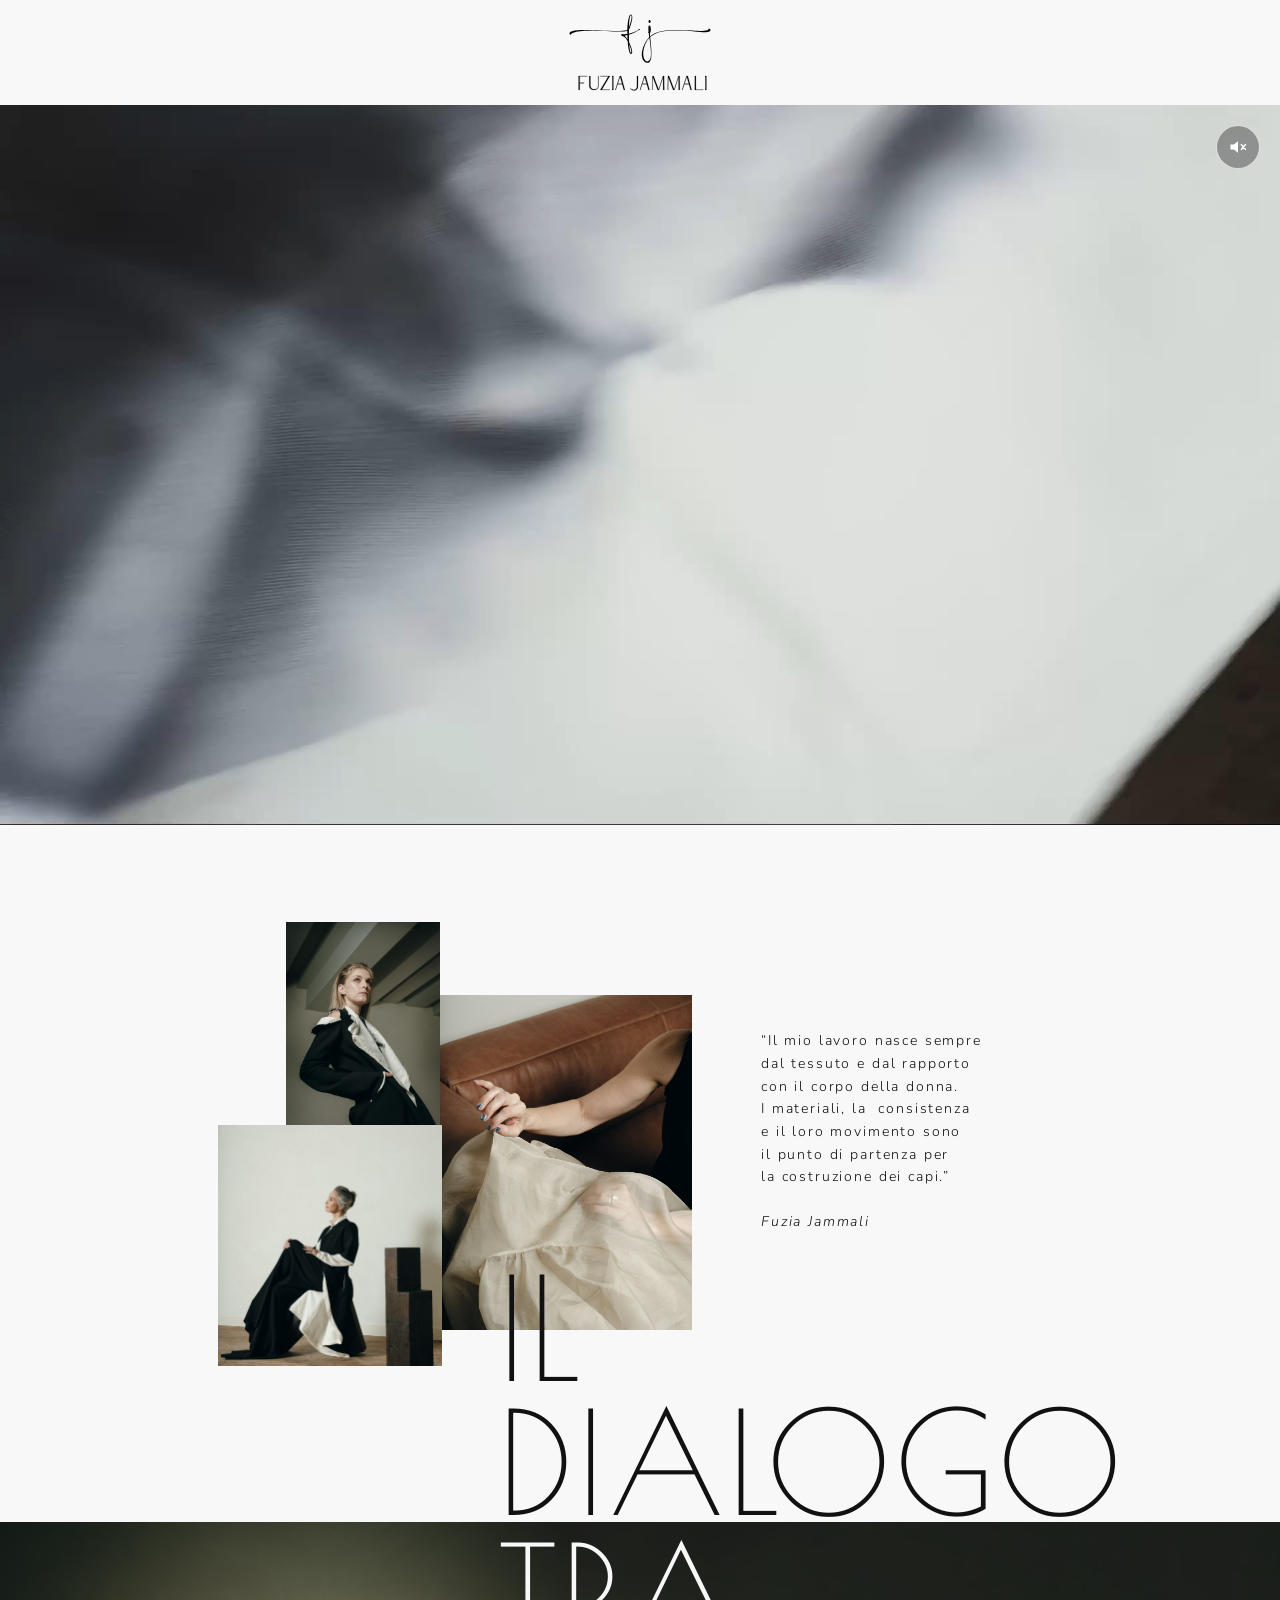
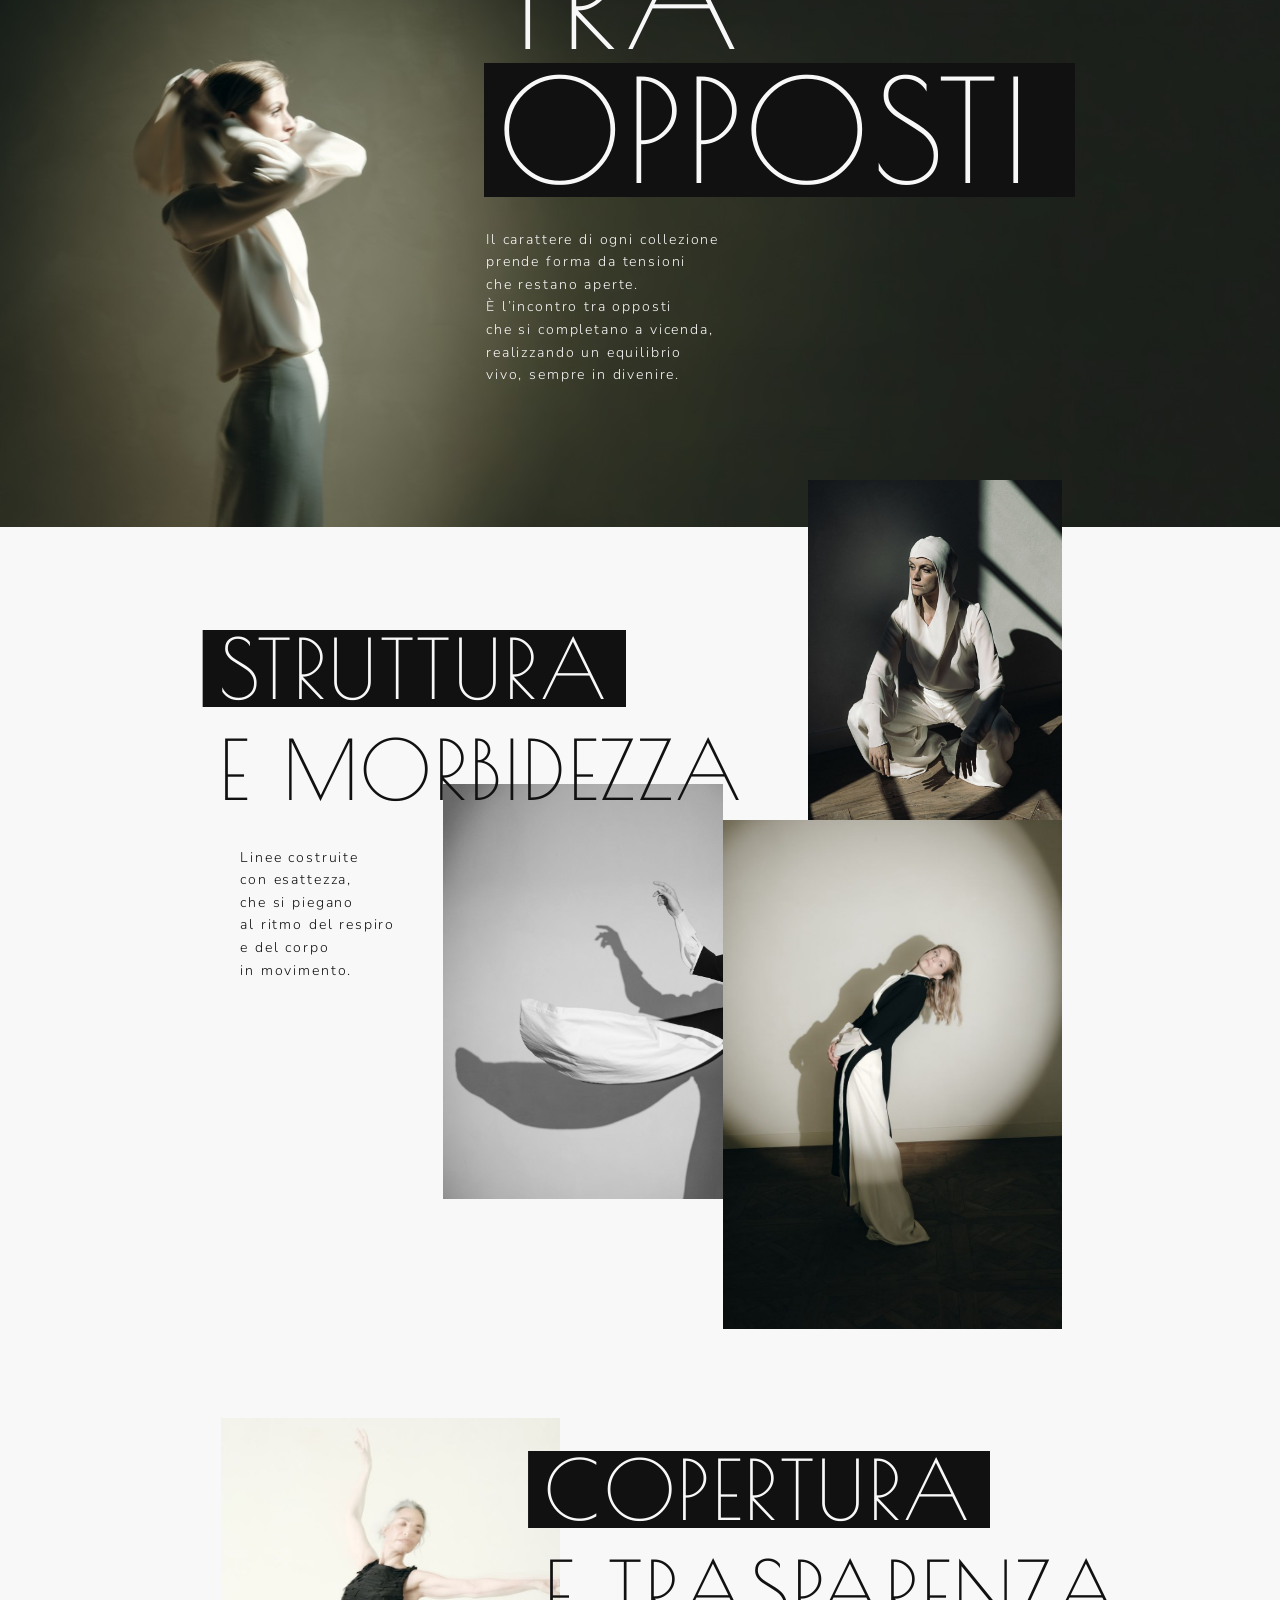
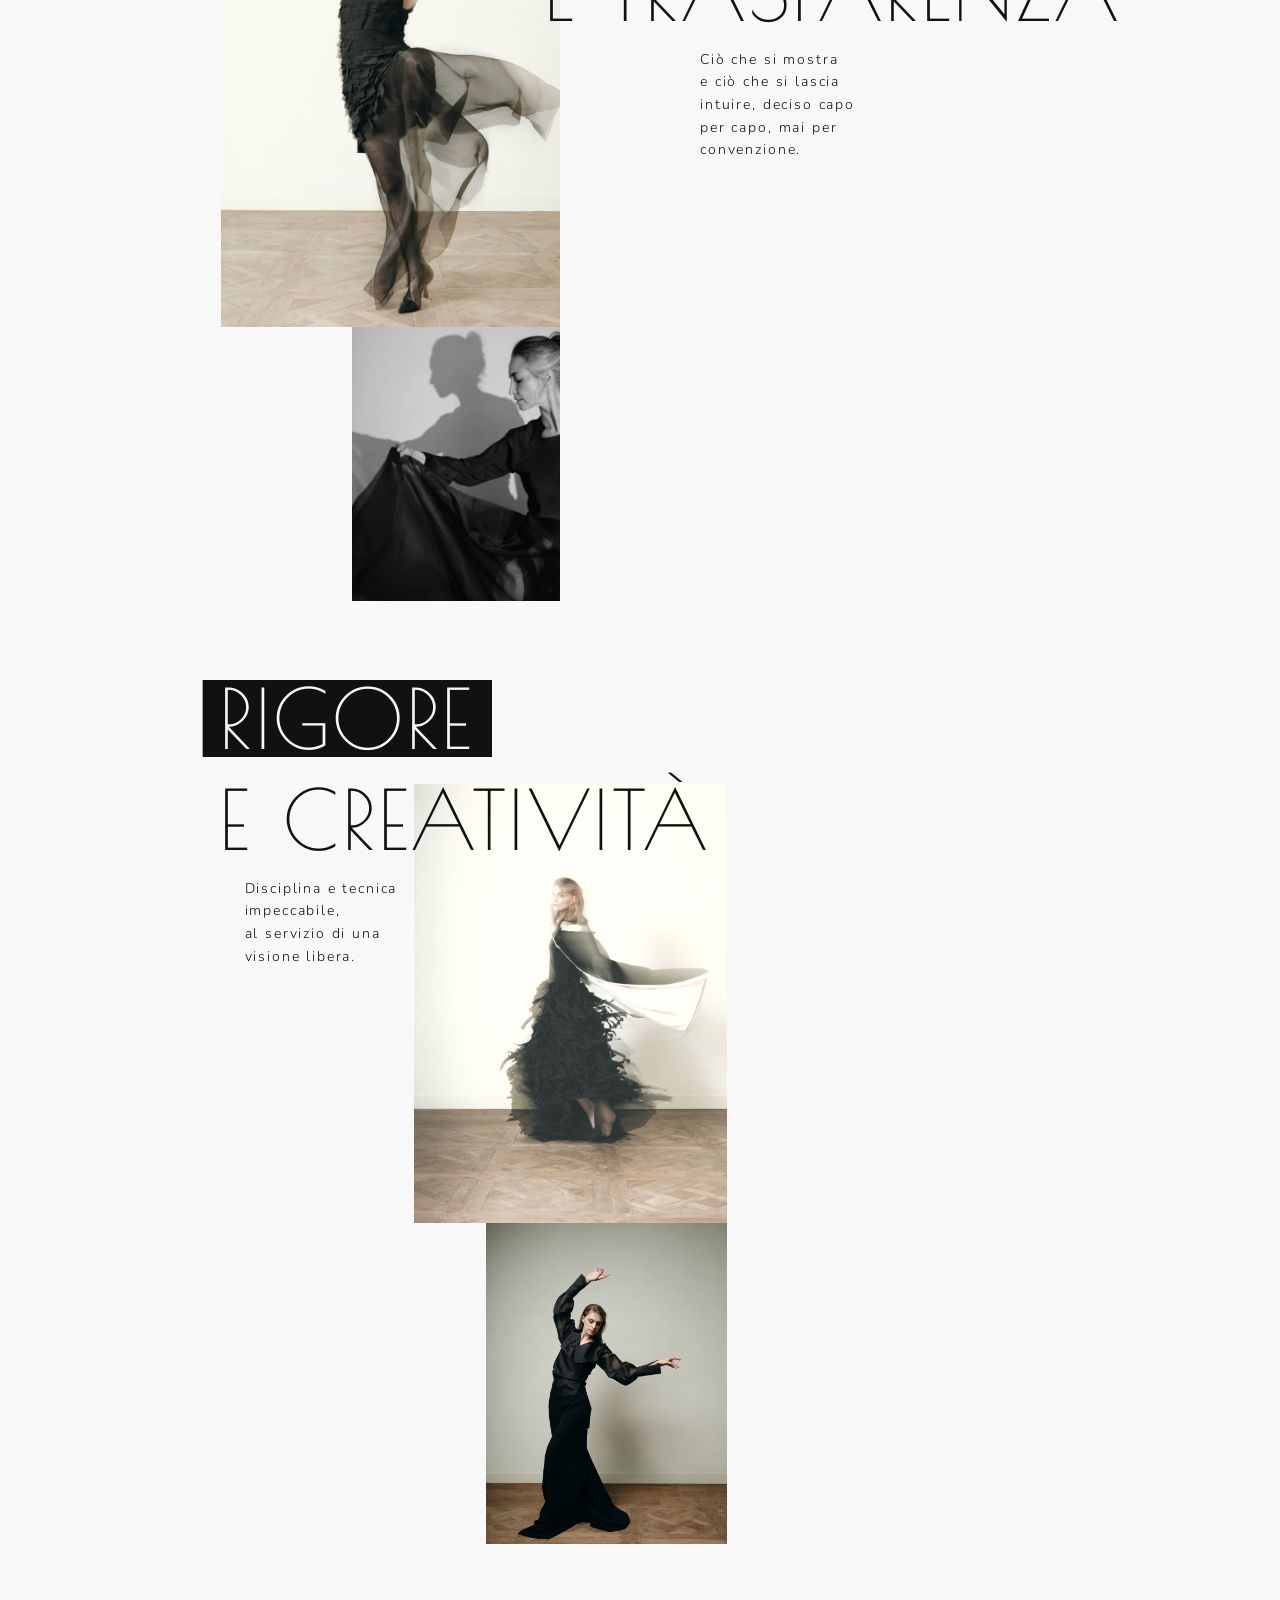
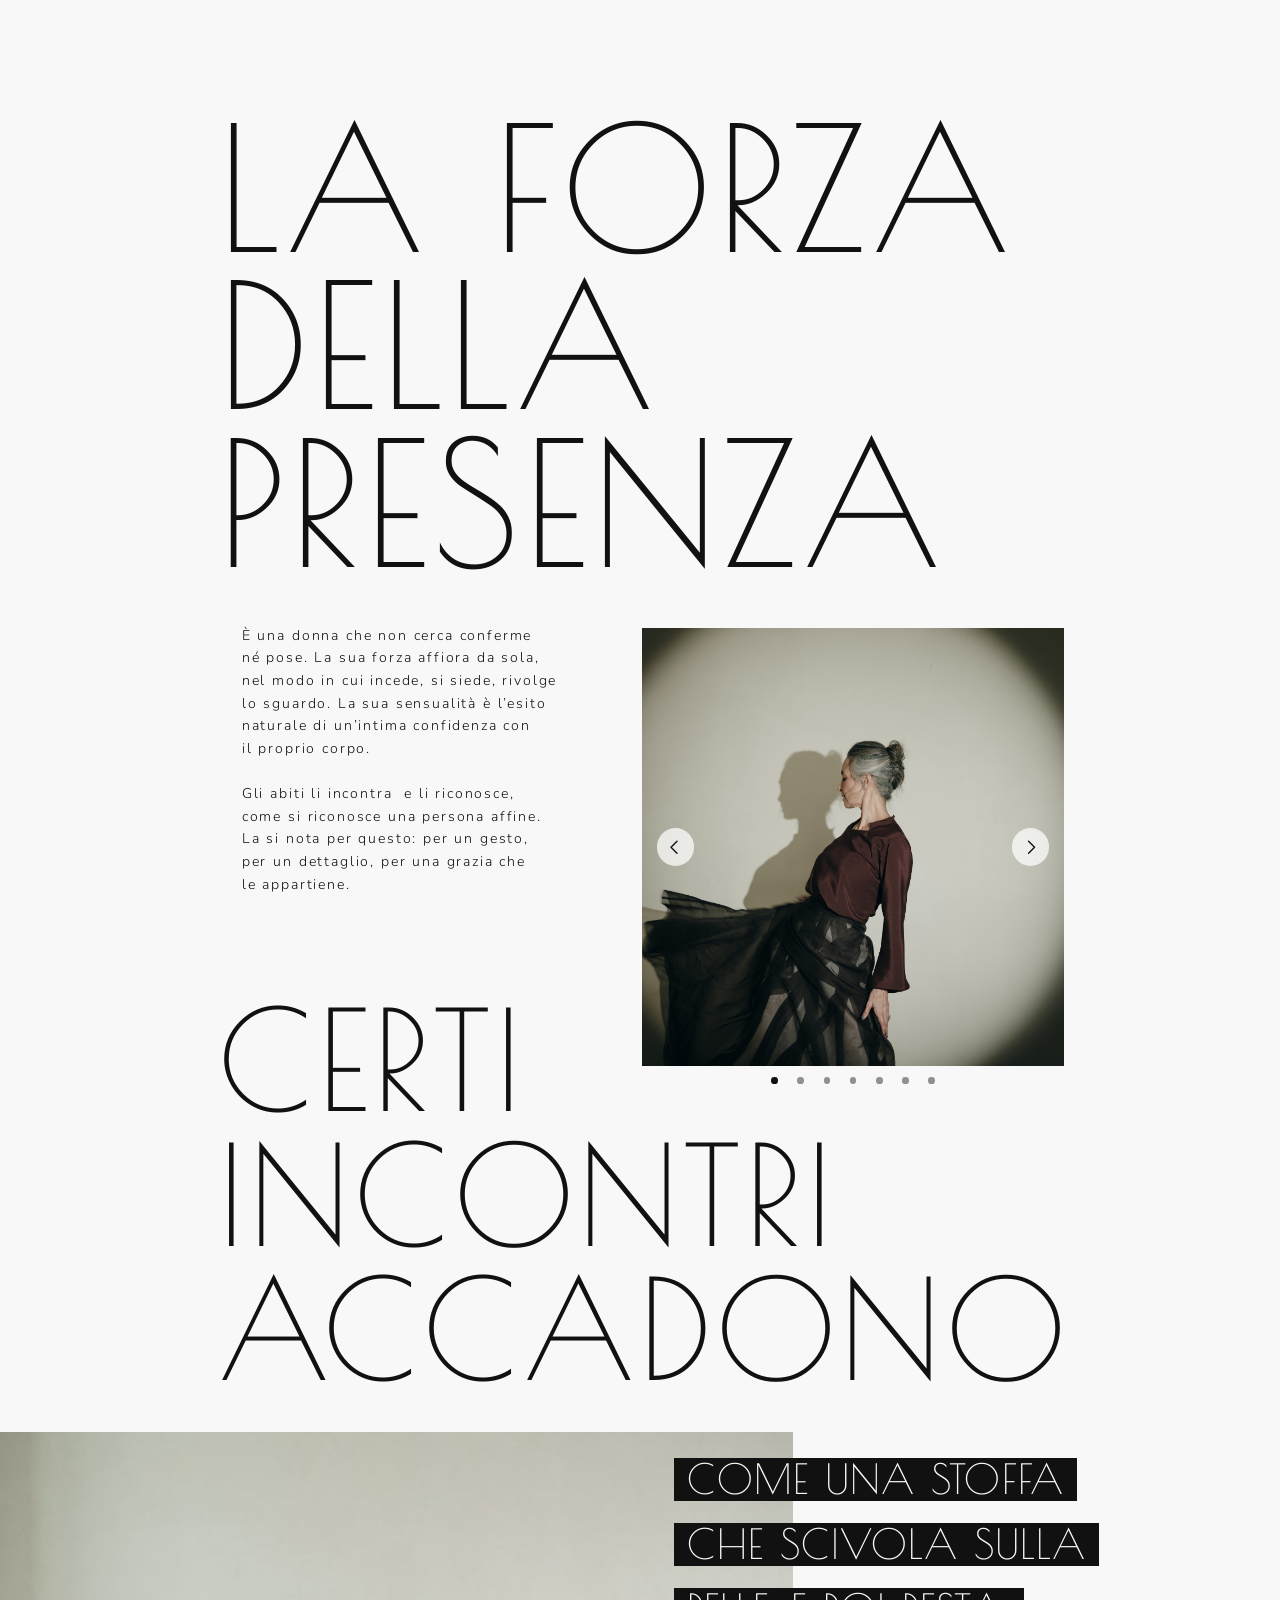
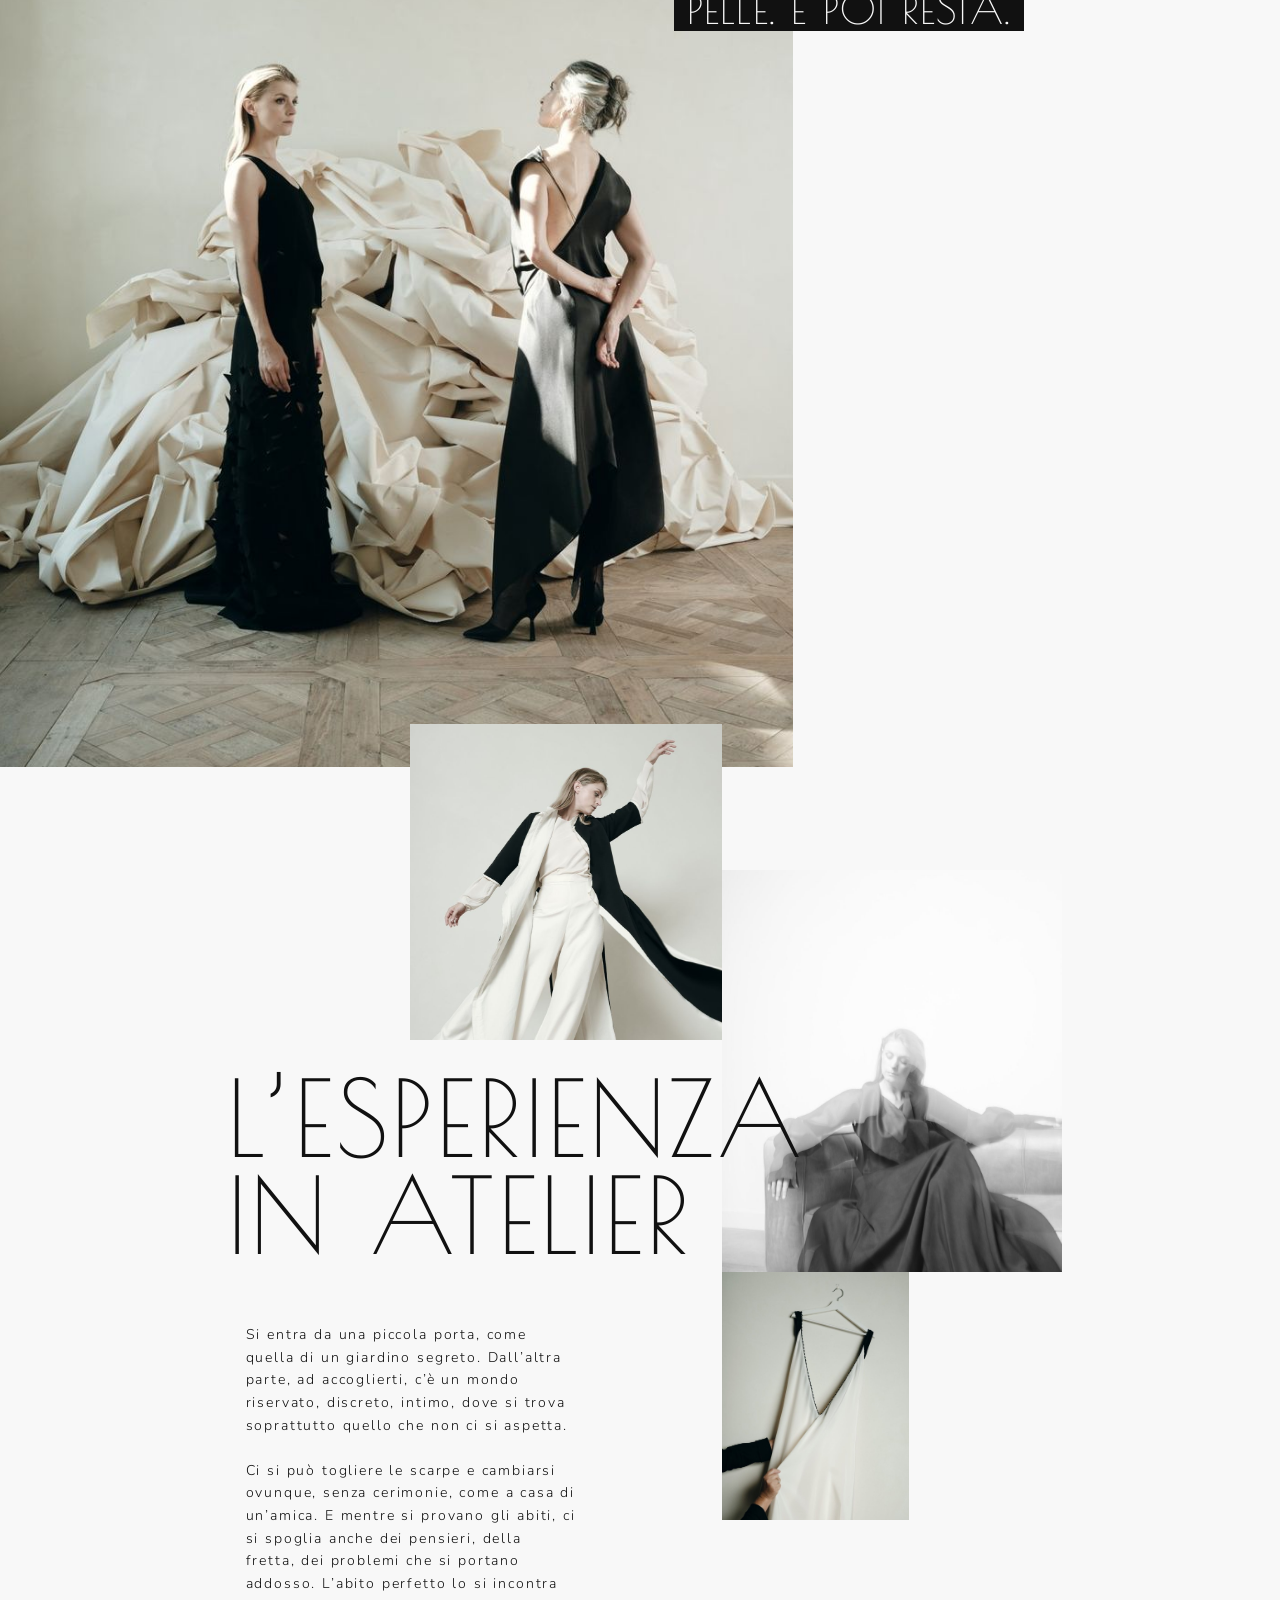
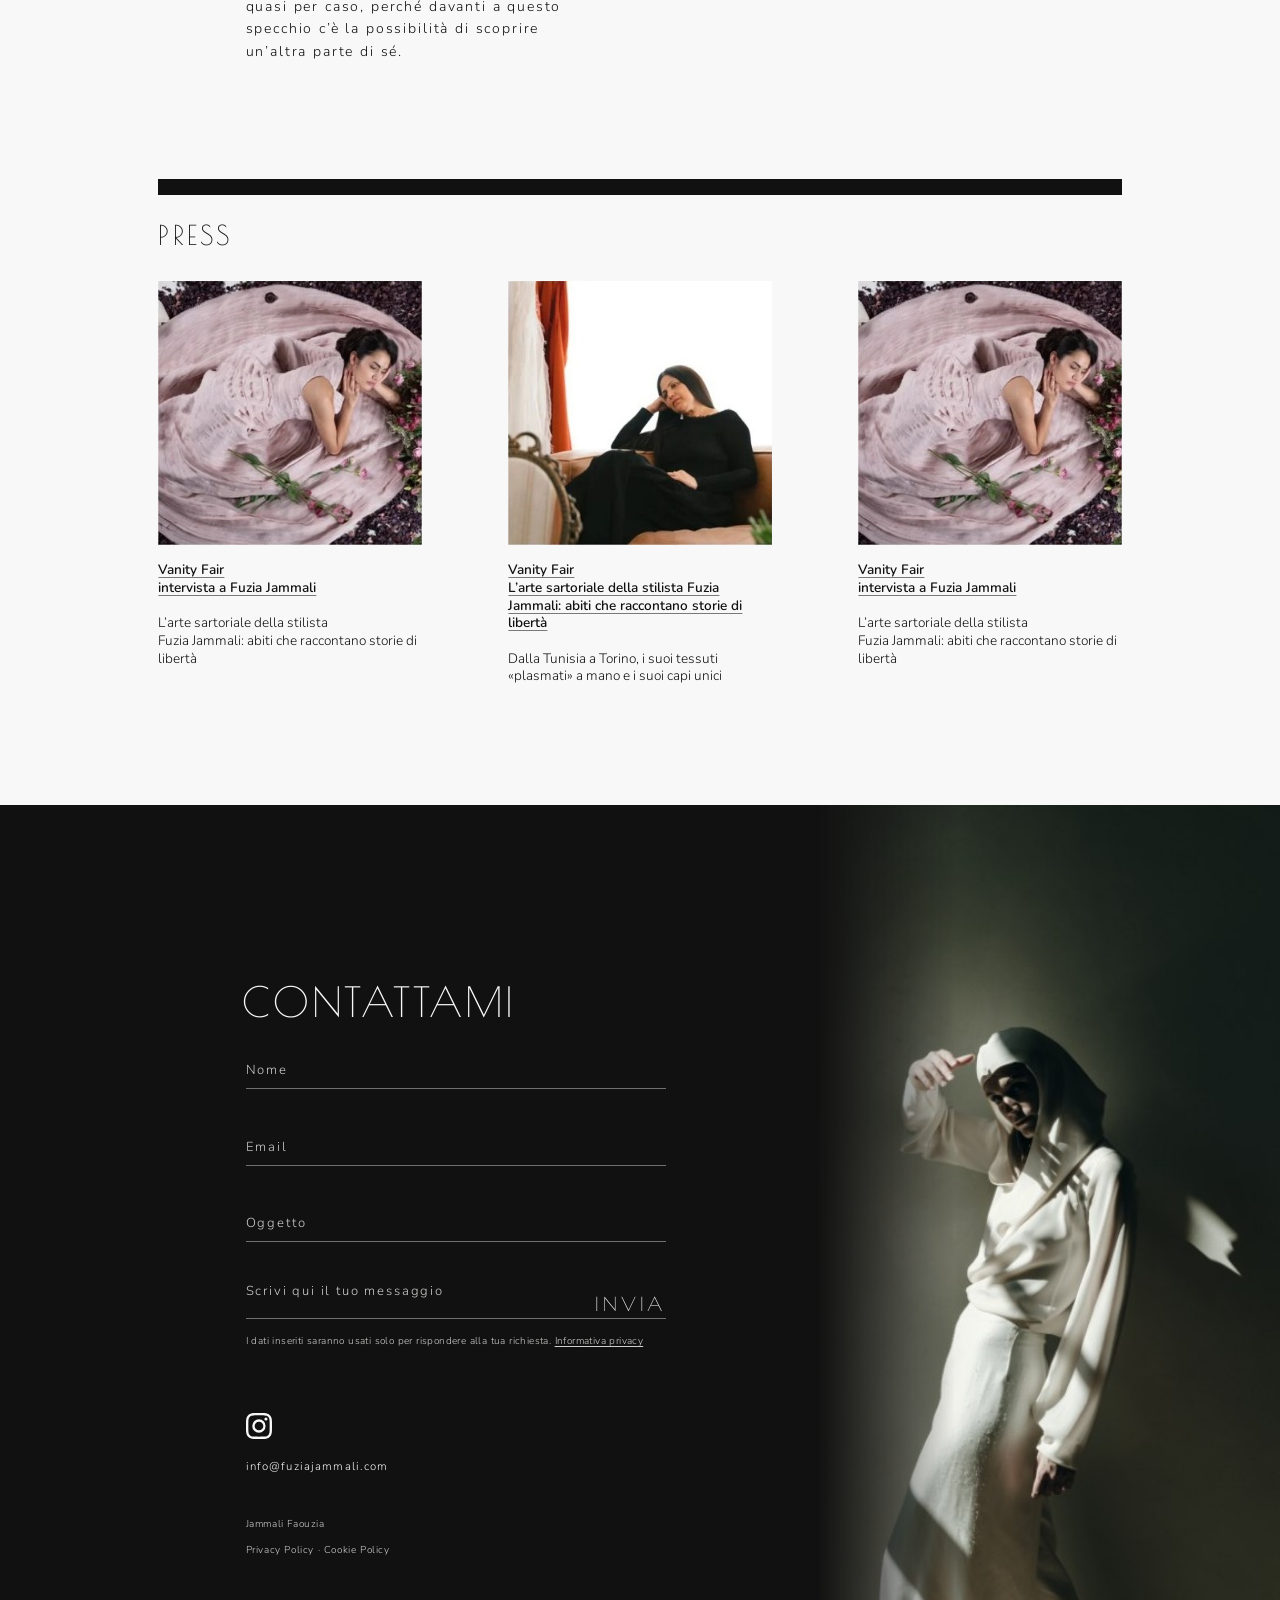
==== commit a66e41a4: "Copertura (mobile): dimensioni e posizioni come da screenshot; Rigore sale di conseguenza Co-Authore" ====
--- a/index.html
+++ b/index.html
@@ -73,7 +73,7 @@
   </section>
 
   <!-- ============ STRUTTURA / COPERTURA / RIGORE ============ -->
-  <section class="sec" id="visione" style="--u:calc(100cqw*var(--k)/769);--y0:18;--hh:1972;--mhh:2145">
+  <section class="sec" id="visione" style="--u:calc(100cqw*var(--k)/769);--y0:18;--hh:1972;--mhh:2080">
     <div class="grp">
     <figure class="it" style="--x:503;--y:0;--w:180;--h:240;--mx:178;--my:240;--mw:140;--mh:187"><img src="assets/img/struttura-1.jpg" srcset="assets/img/struttura-1-900.jpg 900w, assets/img/struttura-1.jpg 1068w" sizes="(max-width:800px) 60vw, 33vw" loading="lazy" decoding="async" alt=""></figure>
       <figure class="it" data-drift="0.12" style="--x:245;--y:215;--w:198;--h:293;--mx:24;--my:340;--mw:154;--mh:229"><img src="assets/img/struttura-2.jpg" srcset="assets/img/struttura-2-900.jpg 900w, assets/img/struttura-2.jpg 1303w" sizes="(max-width:800px) 60vw, 33vw" loading="lazy" decoding="async" alt=""></figure>
@@ -89,9 +89,9 @@
     </p>
 
     <div class="grp">
-    <figure class="it" style="--x:88;--y:663;--w:240;--h:360;--mx:24;--my:975;--mw:180;--mh:270"><img src="assets/img/copertura-1.jpg" srcset="assets/img/copertura-1-900.jpg 900w, assets/img/copertura-1.jpg 1437w" sizes="(max-width:800px) 60vw, 33vw" loading="lazy" decoding="async" alt=""></figure>
-      <figure class="it" style="--x:181;--y:1023;--w:147;--h:193;--mx:94;--my:1245;--mw:110;--mh:145"><img src="assets/img/copertura-2.jpg" srcset="assets/img/copertura-2-900.jpg 900w, assets/img/copertura-2.jpg 1500w" sizes="(max-width:800px) 60vw, 33vw" loading="lazy" decoding="async" alt=""></figure>
-      <figure class="it" data-drift="0.10" data-drift-x="-0.06" style="--x:328;--y:941;--w:186;--h:247;--mx:204;--my:1184;--mw:140;--mh:185"><img src="assets/img/copertura-3.jpg" srcset="assets/img/copertura-3-900.jpg 900w, assets/img/copertura-3.jpg 1497w" sizes="(max-width:800px) 60vw, 33vw" loading="lazy" decoding="async" alt=""></figure>
+    <figure class="it" style="--x:88;--y:663;--w:240;--h:360;--mx:30;--my:968;--mw:151;--mh:226"><img src="assets/img/copertura-1.jpg" srcset="assets/img/copertura-1-900.jpg 900w, assets/img/copertura-1.jpg 1437w" sizes="(max-width:800px) 60vw, 33vw" loading="lazy" decoding="async" alt=""></figure>
+      <figure class="it" style="--x:181;--y:1023;--w:147;--h:193;--mx:74;--my:1194;--mw:107;--mh:143"><img src="assets/img/copertura-2.jpg" srcset="assets/img/copertura-2-900.jpg 900w, assets/img/copertura-2.jpg 1500w" sizes="(max-width:800px) 60vw, 33vw" loading="lazy" decoding="async" alt=""></figure>
+      <figure class="it" data-drift="0.10" data-drift-x="-0.06" style="--x:328;--y:941;--w:186;--h:247;--mx:182;--my:1034;--mw:158;--mh:210"><img src="assets/img/copertura-3.jpg" srcset="assets/img/copertura-3-900.jpg 900w, assets/img/copertura-3.jpg 1497w" sizes="(max-width:800px) 60vw, 33vw" loading="lazy" decoding="async" alt=""></figure>
     </div>
 
     <h2 class="it t t--box" style="--bp:.22em;--x:317;--y:686;--fs:58;--lh:66;--mx:24;--my:770;--mfs:46;--mlh:52">
@@ -103,17 +103,17 @@
     </p>
 
     <div class="grp">
-    <figure class="it" style="--x:225;--y:1346;--w:221;--h:310;--mx:24;--my:1697;--mw:166;--mh:232"><img src="assets/img/rigore-1.jpg" srcset="assets/img/rigore-1-900.jpg 900w, assets/img/rigore-1.jpg 1500w" sizes="(max-width:800px) 60vw, 33vw" loading="lazy" decoding="async" alt=""></figure>
-      <figure class="it" style="--x:446;--y:1276;--w:231;--h:277;--mx:190;--my:1645;--mw:173;--mh:208"><img src="assets/img/rigore-2.jpg" srcset="assets/img/rigore-2-900.jpg 900w, assets/img/rigore-2.jpg 1500w" sizes="(max-width:800px) 60vw, 33vw" loading="lazy" decoding="async" alt=""></figure>
-      <figure class="it" style="--x:276;--y:1656;--w:170;--h:227;--mx:62;--my:1929;--mw:128;--mh:170"><img src="assets/img/rigore-3.jpg" srcset="assets/img/rigore-3-900.jpg 900w, assets/img/rigore-3.jpg 1500w" sizes="(max-width:800px) 60vw, 33vw" loading="lazy" decoding="async" alt=""></figure>
-      <figure class="it" style="--x:446;--y:1553;--w:174;--h:239;--mx:190;--my:1853;--mw:131;--mh:179"><img src="assets/img/rigore-4.jpg" srcset="assets/img/rigore-4-900.jpg 900w, assets/img/rigore-4.jpg 1500w" sizes="(max-width:800px) 60vw, 33vw" loading="lazy" decoding="async" alt=""></figure>
-    </div>
-
-    <h2 class="it t t--box" style="--bp:.22em;--x:87;--y:1272;--fs:58;--lh:66;--mx:24;--my:1440;--mfs:46;--mlh:52">
+    <figure class="it" style="--x:225;--y:1346;--w:221;--h:310;--mx:24;--my:1632;--mw:166;--mh:232"><img src="assets/img/rigore-1.jpg" srcset="assets/img/rigore-1-900.jpg 900w, assets/img/rigore-1.jpg 1500w" sizes="(max-width:800px) 60vw, 33vw" loading="lazy" decoding="async" alt=""></figure>
+      <figure class="it" style="--x:446;--y:1276;--w:231;--h:277;--mx:190;--my:1580;--mw:173;--mh:208"><img src="assets/img/rigore-2.jpg" srcset="assets/img/rigore-2-900.jpg 900w, assets/img/rigore-2.jpg 1500w" sizes="(max-width:800px) 60vw, 33vw" loading="lazy" decoding="async" alt=""></figure>
+      <figure class="it" style="--x:276;--y:1656;--w:170;--h:227;--mx:62;--my:1864;--mw:128;--mh:170"><img src="assets/img/rigore-3.jpg" srcset="assets/img/rigore-3-900.jpg 900w, assets/img/rigore-3.jpg 1500w" sizes="(max-width:800px) 60vw, 33vw" loading="lazy" decoding="async" alt=""></figure>
+      <figure class="it" style="--x:446;--y:1553;--w:174;--h:239;--mx:190;--my:1788;--mw:131;--mh:179"><img src="assets/img/rigore-4.jpg" srcset="assets/img/rigore-4-900.jpg 900w, assets/img/rigore-4.jpg 1500w" sizes="(max-width:800px) 60vw, 33vw" loading="lazy" decoding="async" alt=""></figure>
+    </div>
+
+    <h2 class="it t t--box" style="--bp:.22em;--x:87;--y:1272;--fs:58;--lh:66;--mx:24;--my:1375;--mfs:46;--mlh:52">
       <span class="l"><span class="bx" data-i18n="rigore.t1">Rigore</span></span>
       <span class="l" data-i18n="rigore.t2">e creatività</span>
     </h2>
-    <p class="it body" data-i18n="rigore.testo" style="--x:105;--y:1412;--mx:24;--my:1560;--mw:300">
+    <p class="it body" data-i18n="rigore.testo" style="--x:105;--y:1412;--mx:24;--my:1495;--mw:300">
       Disciplina e tecnica<br class="d"> impeccabile,<br class="d"> al servizio di una<br class="d"> visione libera.
     </p>
   </section>
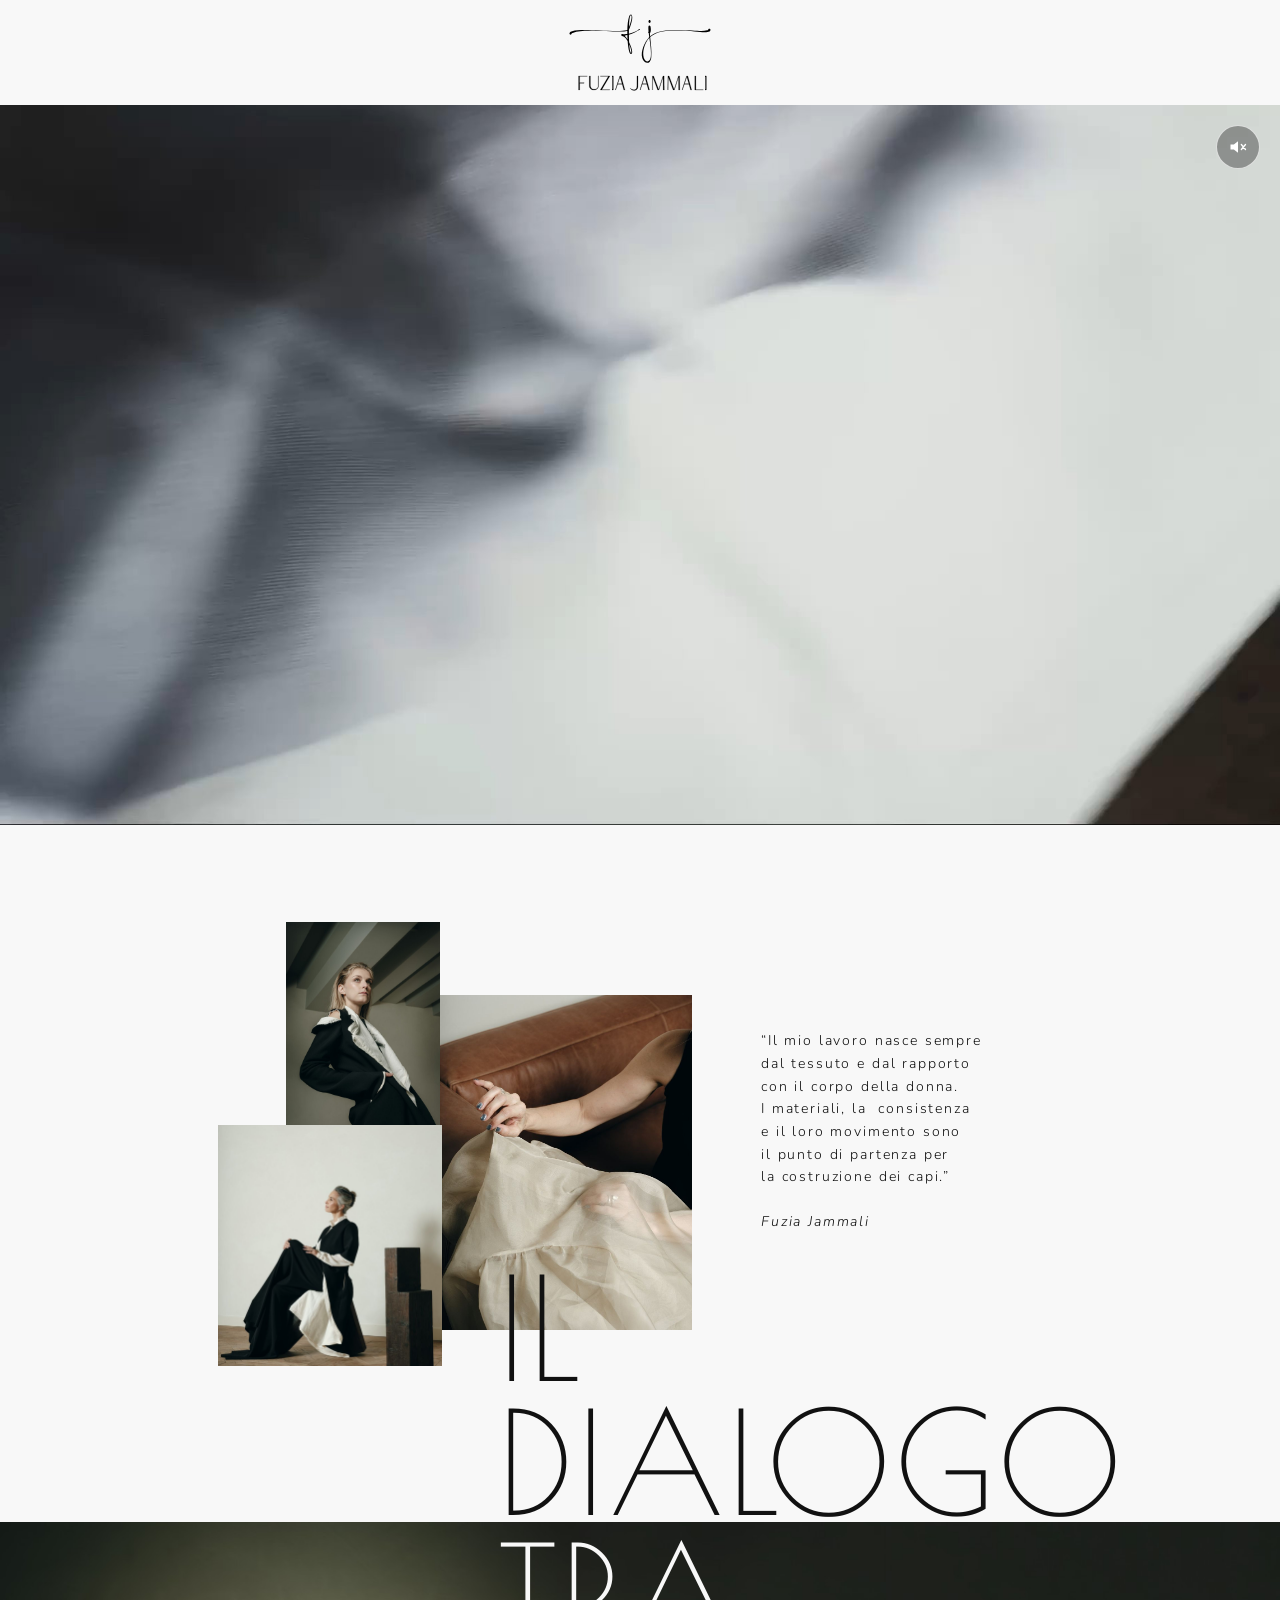
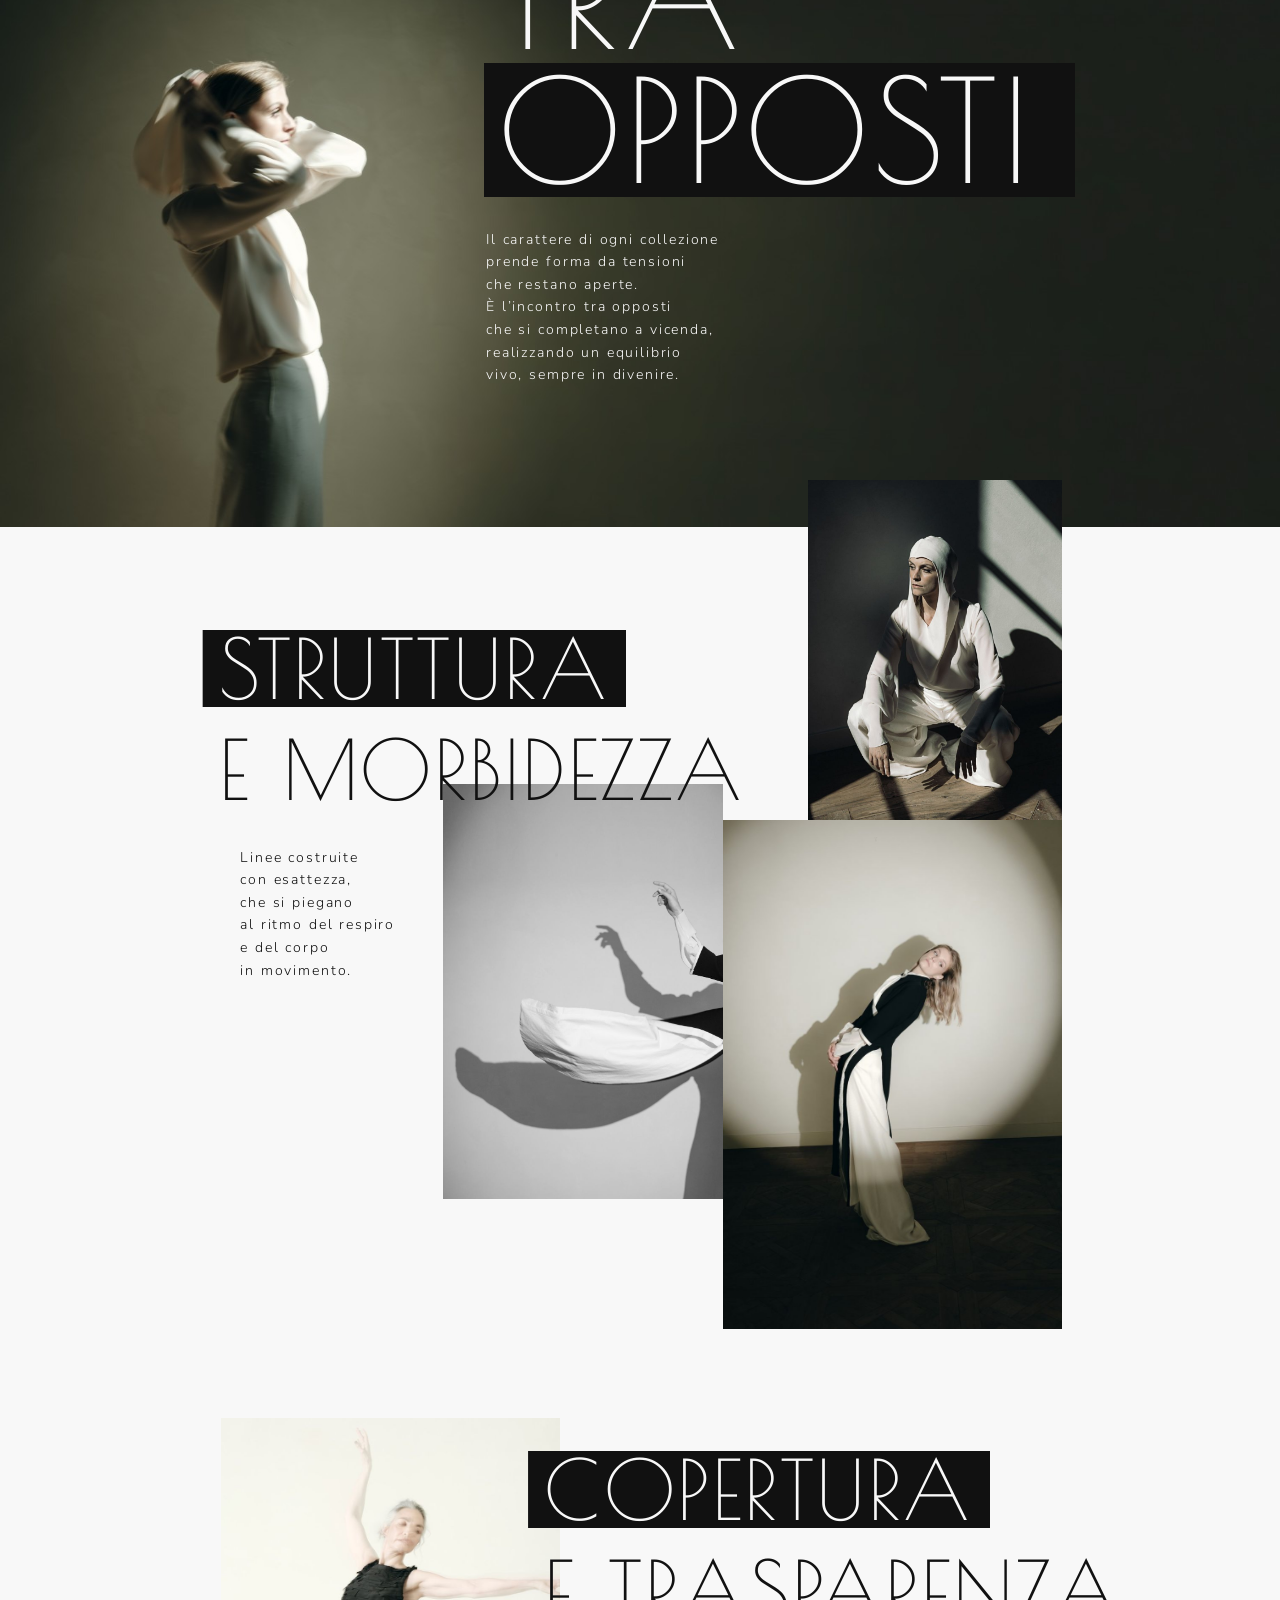
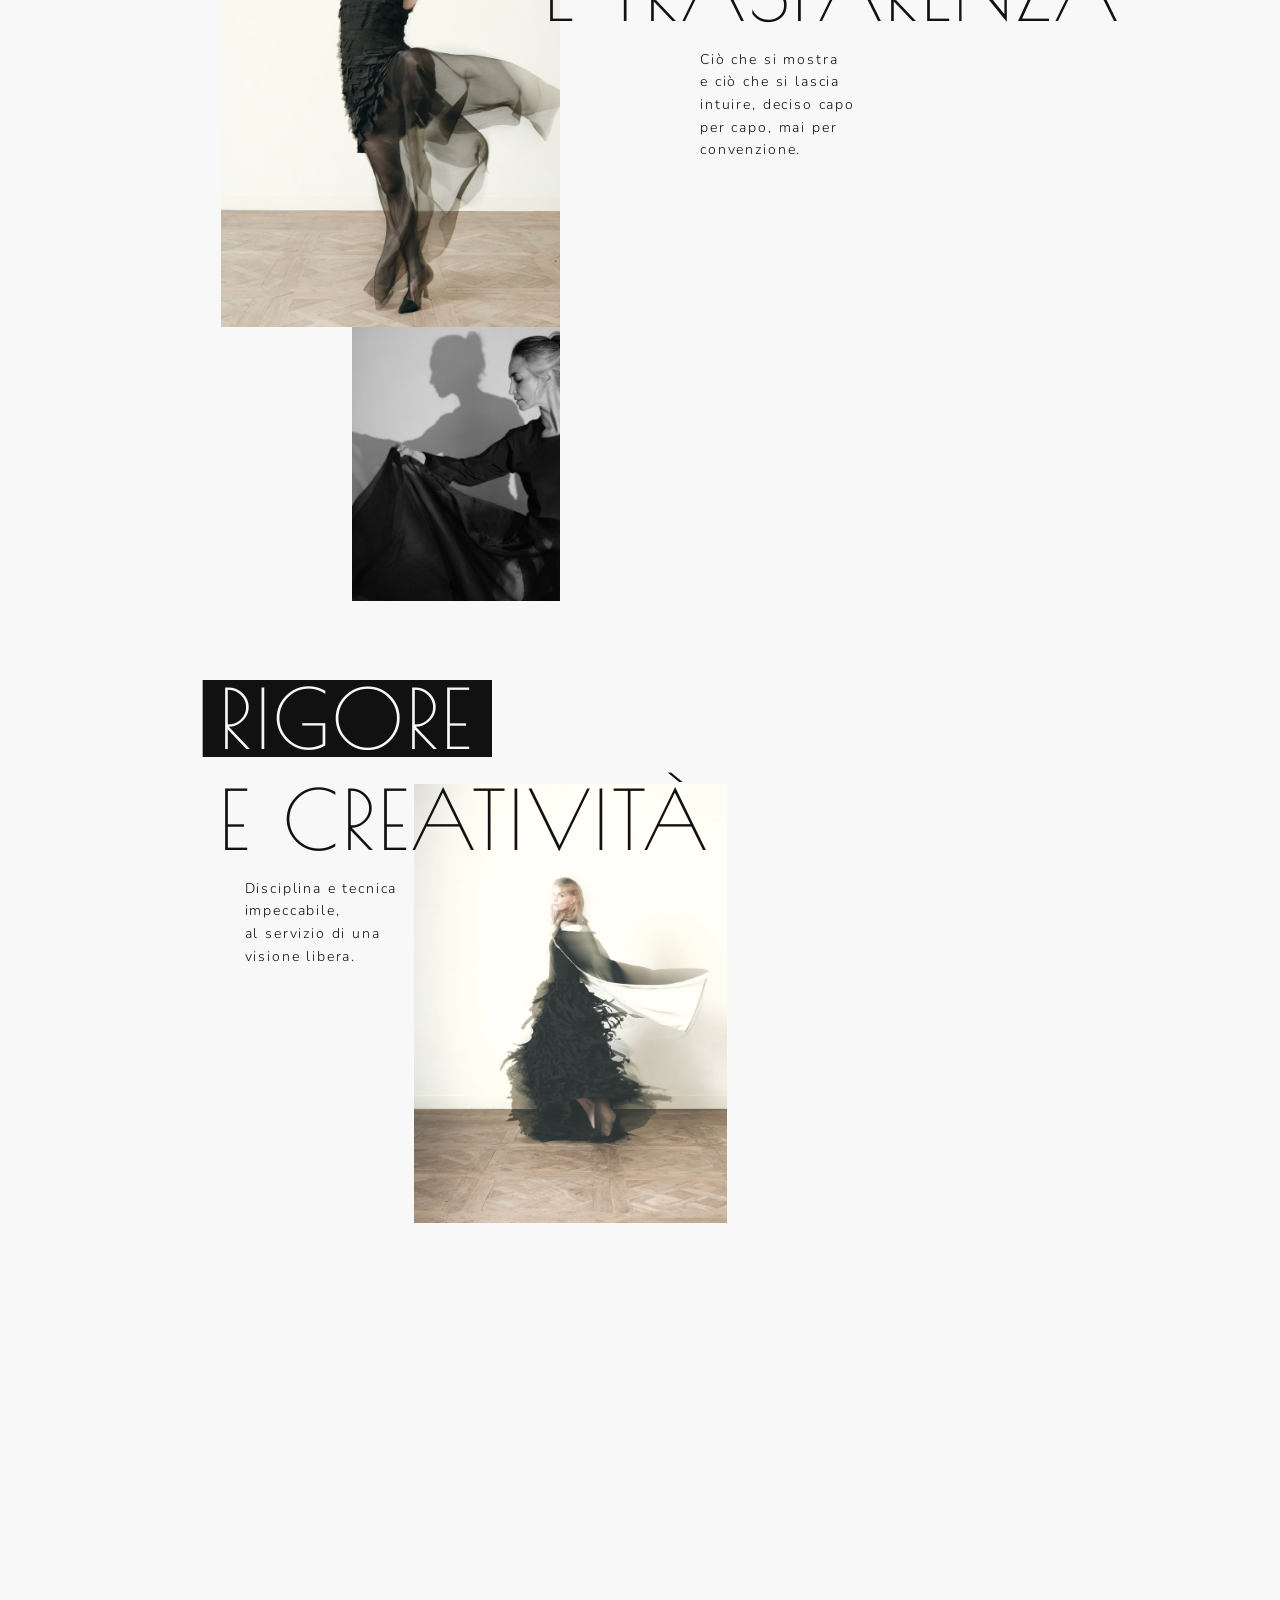
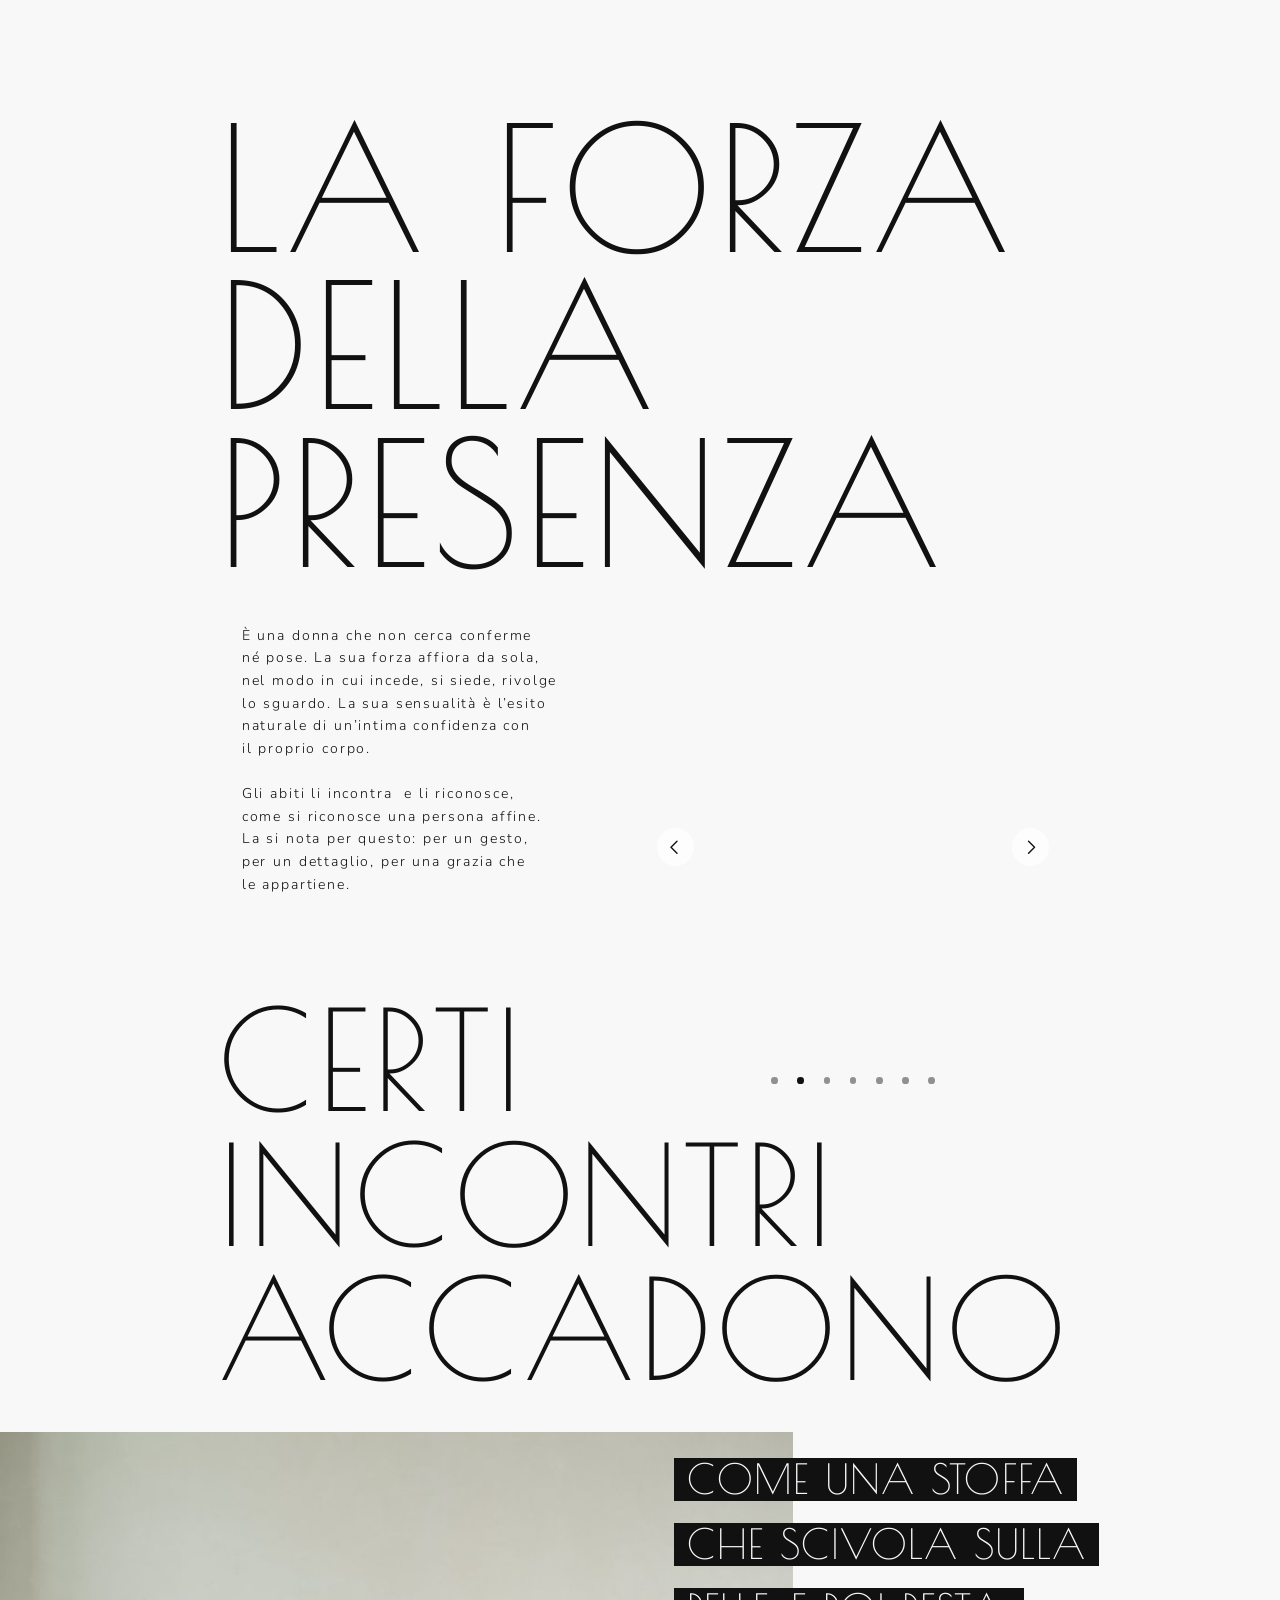
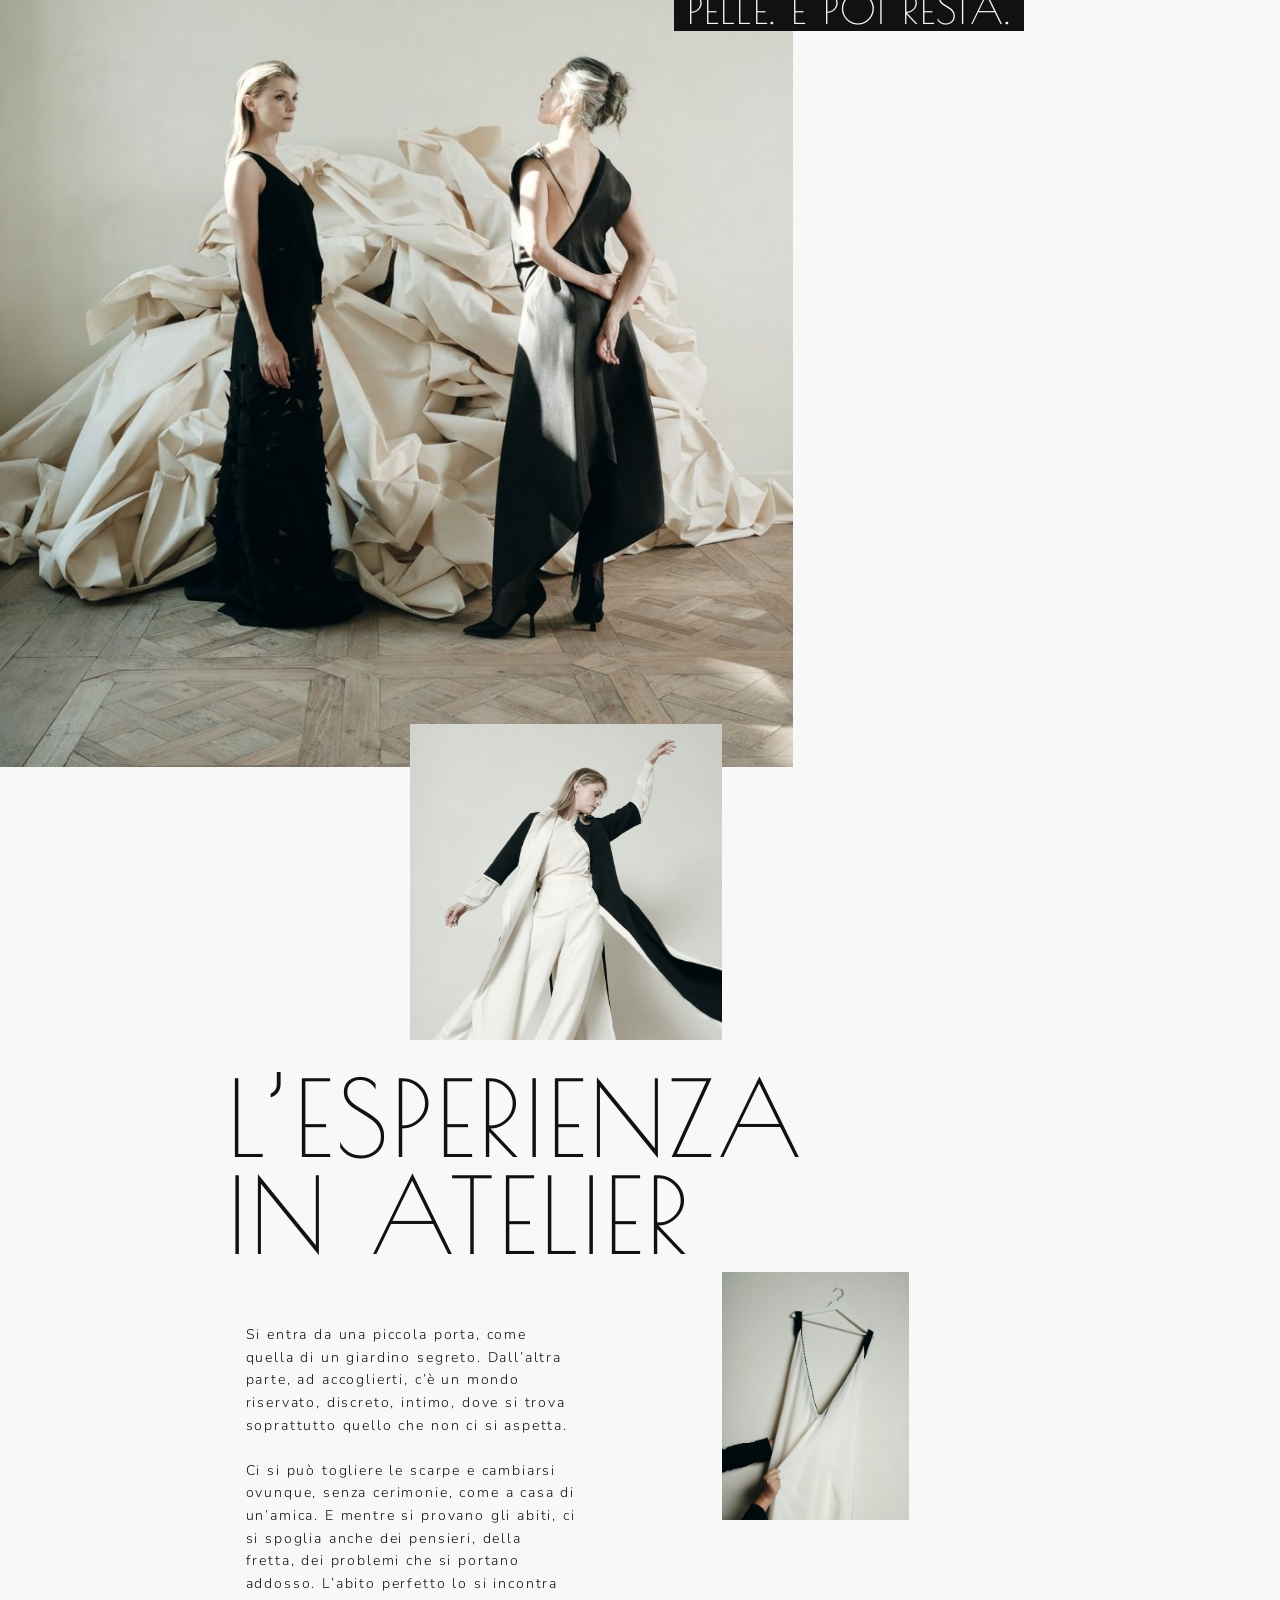
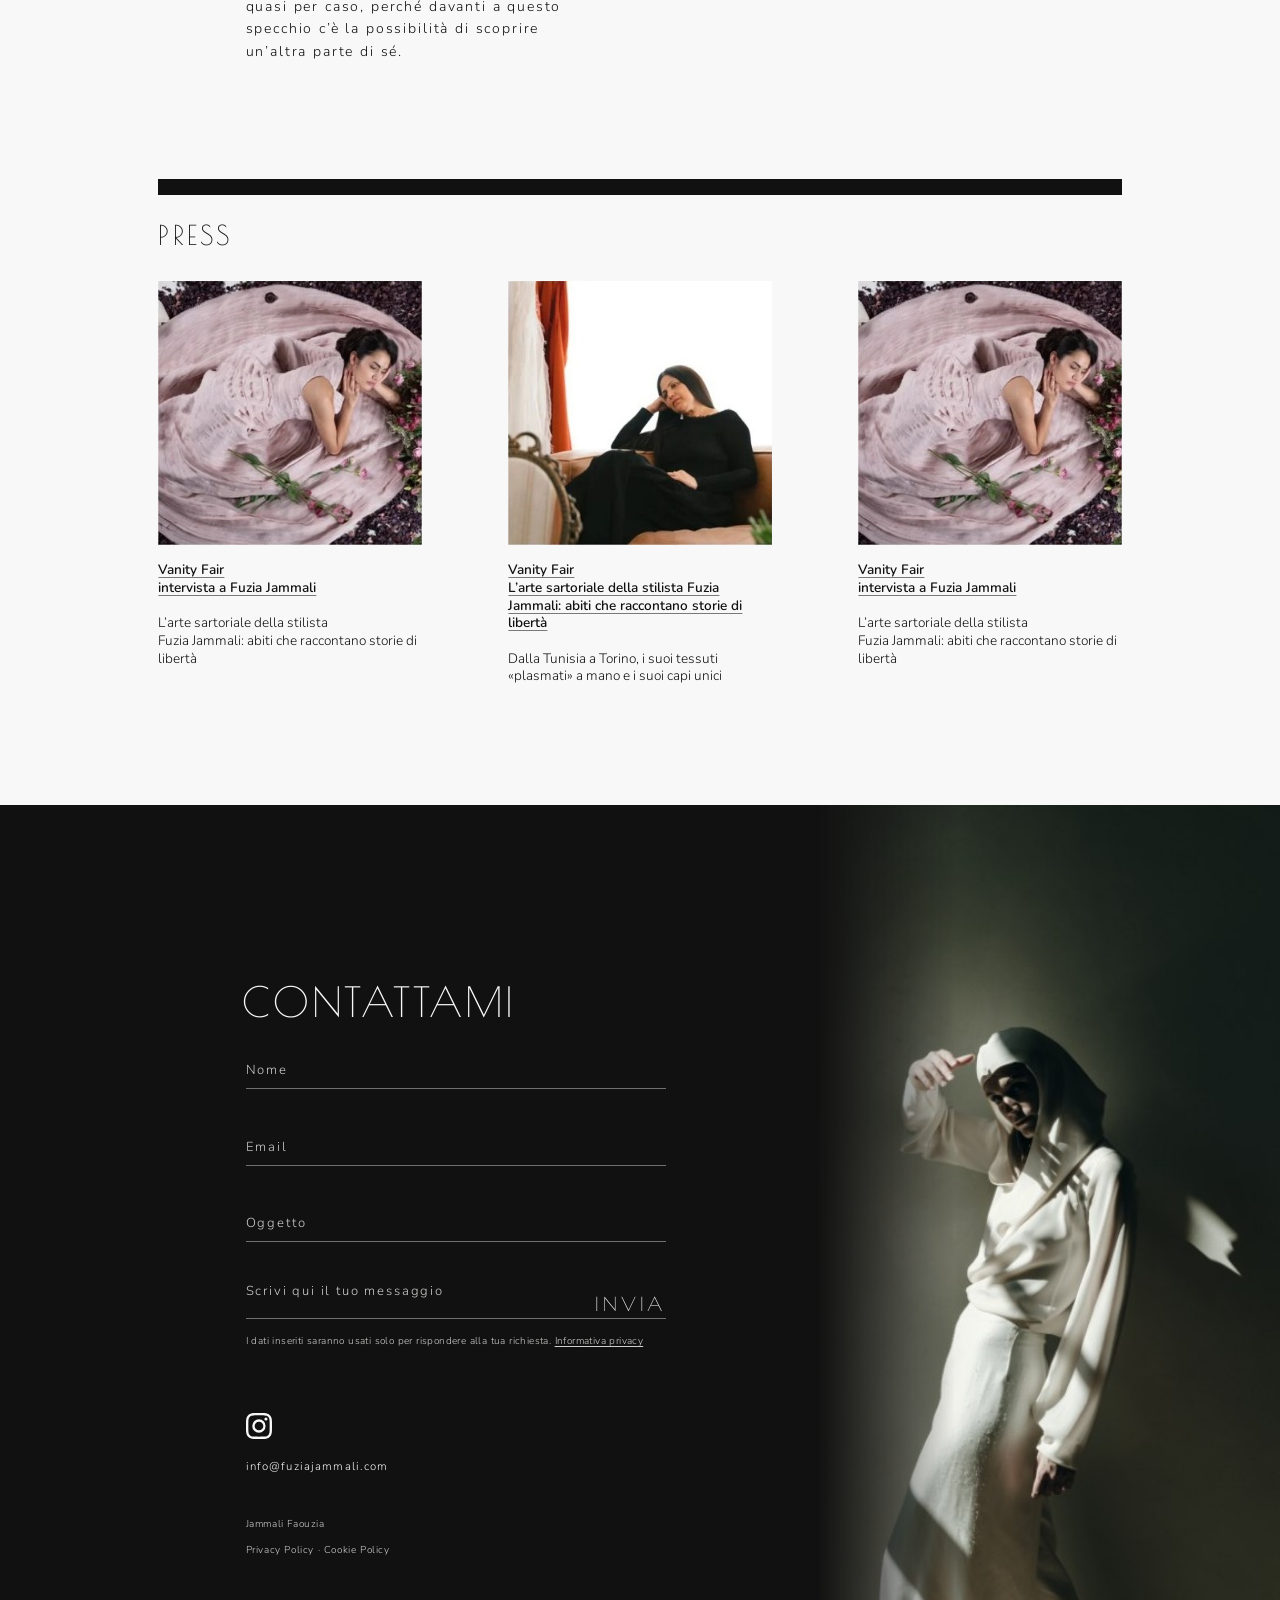
==== commit 5ccdb8f2: "Sovrapposizioni più leggere: spostamento massimo 28px, a riposo il layout coincide con quello richie" ====
--- a/index.html
+++ b/index.html
@@ -76,8 +76,8 @@
   <section class="sec" id="visione" style="--u:calc(100cqw*var(--k)/769);--y0:18;--hh:1972;--mhh:2080">
     <div class="grp">
     <figure class="it" style="--x:503;--y:0;--w:180;--h:240;--mx:178;--my:240;--mw:140;--mh:187"><img src="assets/img/struttura-1.jpg" srcset="assets/img/struttura-1-900.jpg 900w, assets/img/struttura-1.jpg 1068w" sizes="(max-width:800px) 60vw, 33vw" loading="lazy" decoding="async" alt=""></figure>
-      <figure class="it" data-drift="0.12" style="--x:245;--y:215;--w:198;--h:293;--mx:24;--my:340;--mw:154;--mh:229"><img src="assets/img/struttura-2.jpg" srcset="assets/img/struttura-2-900.jpg 900w, assets/img/struttura-2.jpg 1303w" sizes="(max-width:800px) 60vw, 33vw" loading="lazy" decoding="async" alt=""></figure>
-      <figure class="it" data-drift="-0.12" style="--x:443;--y:240;--w:240;--h:360;--mx:178;--my:427;--mw:187;--mh:281"><img src="assets/img/struttura-3.jpg" srcset="assets/img/struttura-3-900.jpg 900w, assets/img/struttura-3.jpg 1485w" sizes="(max-width:800px) 60vw, 33vw" loading="lazy" decoding="async" alt=""></figure>
+      <figure class="it" data-drift="0.05" style="--x:245;--y:215;--w:198;--h:293;--mx:24;--my:340;--mw:154;--mh:229"><img src="assets/img/struttura-2.jpg" srcset="assets/img/struttura-2-900.jpg 900w, assets/img/struttura-2.jpg 1303w" sizes="(max-width:800px) 60vw, 33vw" loading="lazy" decoding="async" alt=""></figure>
+      <figure class="it" data-drift="-0.05" style="--x:443;--y:240;--w:240;--h:360;--mx:178;--my:427;--mw:187;--mh:281"><img src="assets/img/struttura-3.jpg" srcset="assets/img/struttura-3-900.jpg 900w, assets/img/struttura-3.jpg 1485w" sizes="(max-width:800px) 60vw, 33vw" loading="lazy" decoding="async" alt=""></figure>
     </div>
 
     <h2 class="it t t--box" style="--bp:.22em;--x:87;--y:106;--fs:58;--lh:66;--mx:24;--my:40;--mfs:46;--mlh:52">
@@ -91,7 +91,7 @@
     <div class="grp">
     <figure class="it" style="--x:88;--y:663;--w:240;--h:360;--mx:30;--my:968;--mw:151;--mh:226"><img src="assets/img/copertura-1.jpg" srcset="assets/img/copertura-1-900.jpg 900w, assets/img/copertura-1.jpg 1437w" sizes="(max-width:800px) 60vw, 33vw" loading="lazy" decoding="async" alt=""></figure>
       <figure class="it" style="--x:181;--y:1023;--w:147;--h:193;--mx:74;--my:1194;--mw:107;--mh:143"><img src="assets/img/copertura-2.jpg" srcset="assets/img/copertura-2-900.jpg 900w, assets/img/copertura-2.jpg 1500w" sizes="(max-width:800px) 60vw, 33vw" loading="lazy" decoding="async" alt=""></figure>
-      <figure class="it" data-drift="0.10" data-drift-x="-0.06" style="--x:328;--y:941;--w:186;--h:247;--mx:182;--my:1034;--mw:158;--mh:210"><img src="assets/img/copertura-3.jpg" srcset="assets/img/copertura-3-900.jpg 900w, assets/img/copertura-3.jpg 1497w" sizes="(max-width:800px) 60vw, 33vw" loading="lazy" decoding="async" alt=""></figure>
+      <figure class="it" data-drift="0.04" data-drift-x="-0.06" style="--x:328;--y:941;--w:186;--h:247;--mx:182;--my:1034;--mw:158;--mh:210"><img src="assets/img/copertura-3.jpg" srcset="assets/img/copertura-3-900.jpg 900w, assets/img/copertura-3.jpg 1497w" sizes="(max-width:800px) 60vw, 33vw" loading="lazy" decoding="async" alt=""></figure>
     </div>
 
     <h2 class="it t t--box" style="--bp:.22em;--x:317;--y:686;--fs:58;--lh:66;--mx:24;--my:770;--mfs:46;--mlh:52">
@@ -158,9 +158,9 @@
     </p>
 
     <div class="grp">
-    <figure class="it" data-drift="0.10" style="--x:168;--y:1192;--w:167;--h:169;--mx:24;--my:724;--mw:164;--mh:166"><img src="assets/img/atelier-1.jpg" srcset="assets/img/atelier-1-900.jpg 900w, assets/img/atelier-1.jpg 1997w" sizes="(max-width:800px) 60vw, 33vw" loading="lazy" decoding="async" alt=""></figure>
-      <figure class="it" data-drift="-0.16" data-drift-down="20" style="--x:335;--y:1270;--w:182;--h:215;--mx:188;--my:636;--mw:178;--mh:211"><img src="assets/img/atelier-2.jpg" srcset="assets/img/atelier-2-900.jpg 900w, assets/img/atelier-2.jpg 1473w" sizes="(max-width:800px) 60vw, 33vw" loading="lazy" decoding="async" alt="" style="object-position:left"></figure>
-      <figure class="it" data-drift="-0.16" data-drift-down="20" style="--x:335;--y:1485;--w:100;--h:133;--mx:188;--my:847;--mw:98;--mh:130"><img src="assets/img/atelier-3.jpg" srcset="assets/img/atelier-3-900.jpg 900w, assets/img/atelier-3.jpg 1413w" sizes="(max-width:800px) 60vw, 33vw" loading="lazy" decoding="async" alt=""></figure>
+    <figure class="it" data-drift="0.04" style="--x:168;--y:1192;--w:167;--h:169;--mx:24;--my:724;--mw:164;--mh:166"><img src="assets/img/atelier-1.jpg" srcset="assets/img/atelier-1-900.jpg 900w, assets/img/atelier-1.jpg 1997w" sizes="(max-width:800px) 60vw, 33vw" loading="lazy" decoding="async" alt=""></figure>
+      <figure class="it" data-drift="-0.07" data-drift-down="10" style="--x:335;--y:1270;--w:182;--h:215;--mx:188;--my:636;--mw:178;--mh:211"><img src="assets/img/atelier-2.jpg" srcset="assets/img/atelier-2-900.jpg 900w, assets/img/atelier-2.jpg 1473w" sizes="(max-width:800px) 60vw, 33vw" loading="lazy" decoding="async" alt="" style="object-position:left"></figure>
+      <figure class="it" data-drift="-0.07" data-drift-down="10" style="--x:335;--y:1485;--w:100;--h:133;--mx:188;--my:847;--mw:98;--mh:130"><img src="assets/img/atelier-3.jpg" srcset="assets/img/atelier-3-900.jpg 900w, assets/img/atelier-3.jpg 1413w" sizes="(max-width:800px) 60vw, 33vw" loading="lazy" decoding="async" alt=""></figure>
     </div>
 
     <h2 class="it t" style="--x:70;--y:1383;--fs:56;--lh:52;--mx:24;--my:1010;--mfs:56;--mlh:54">
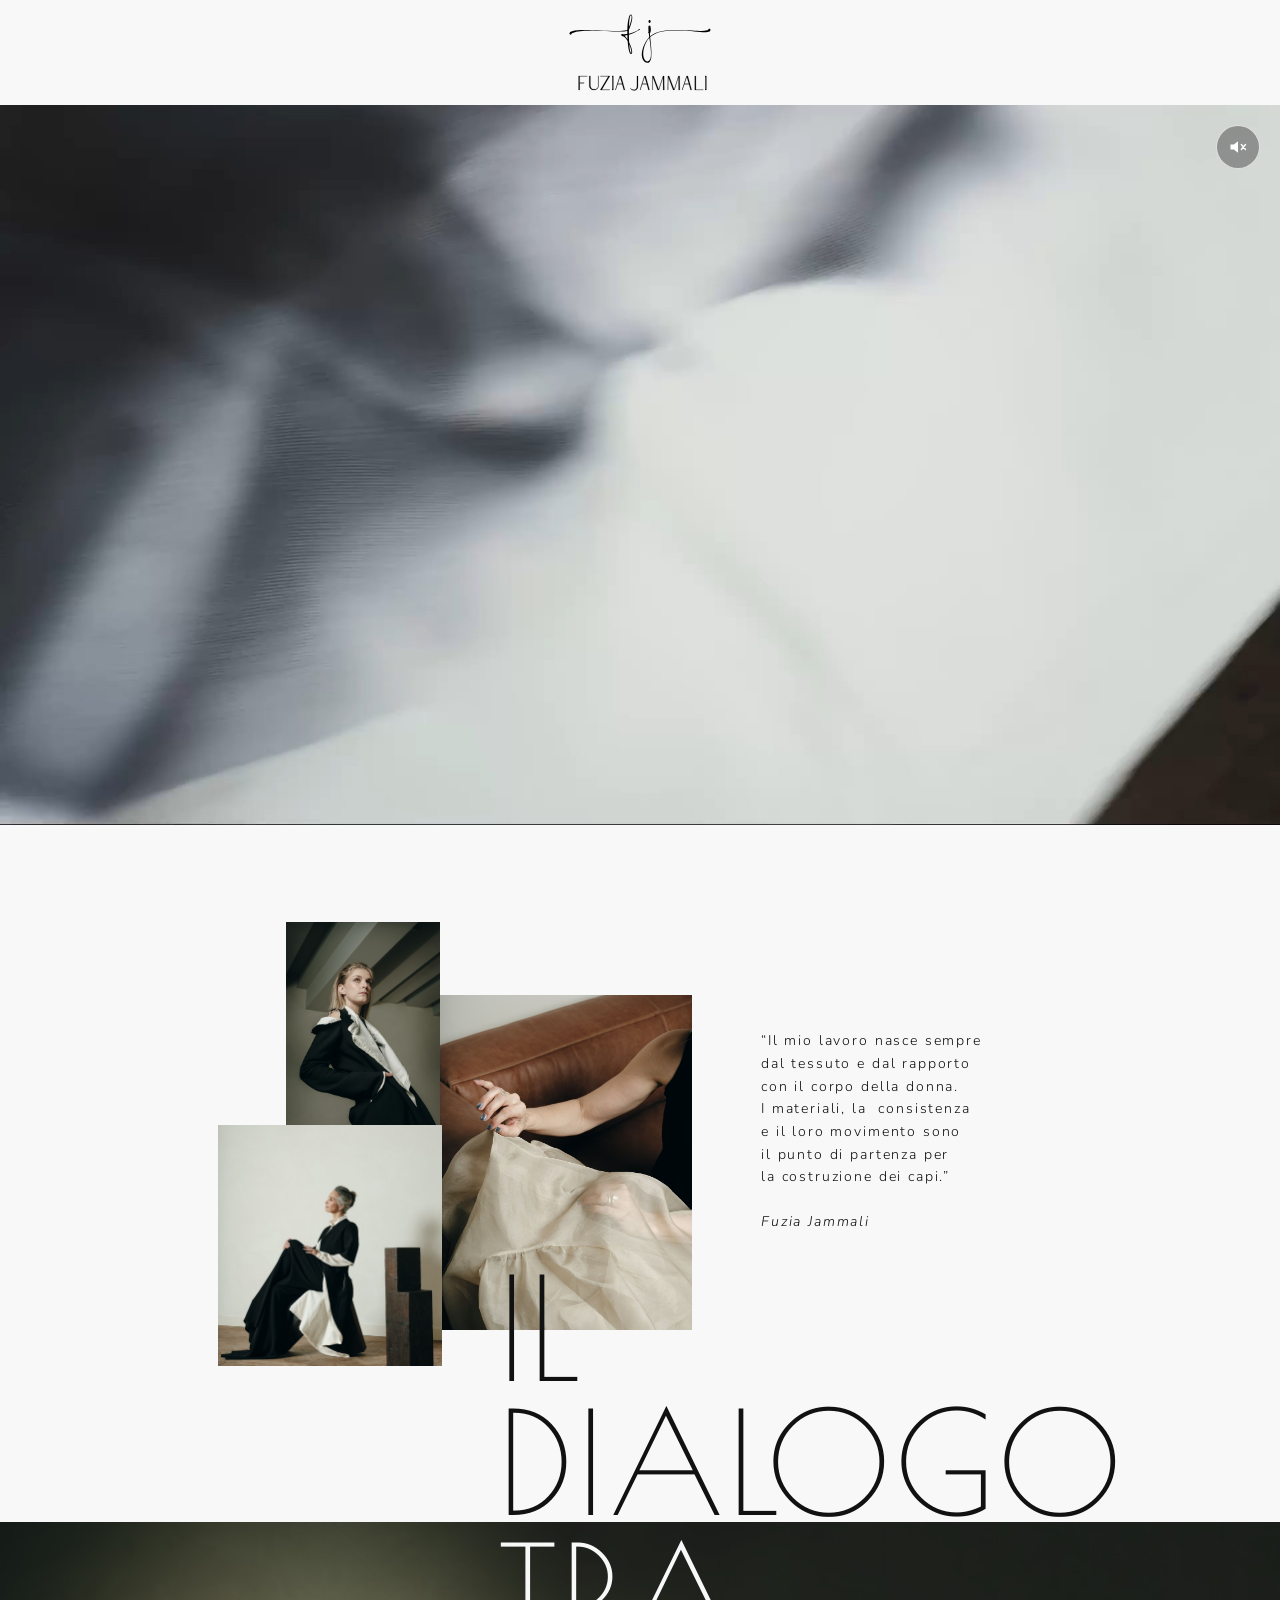
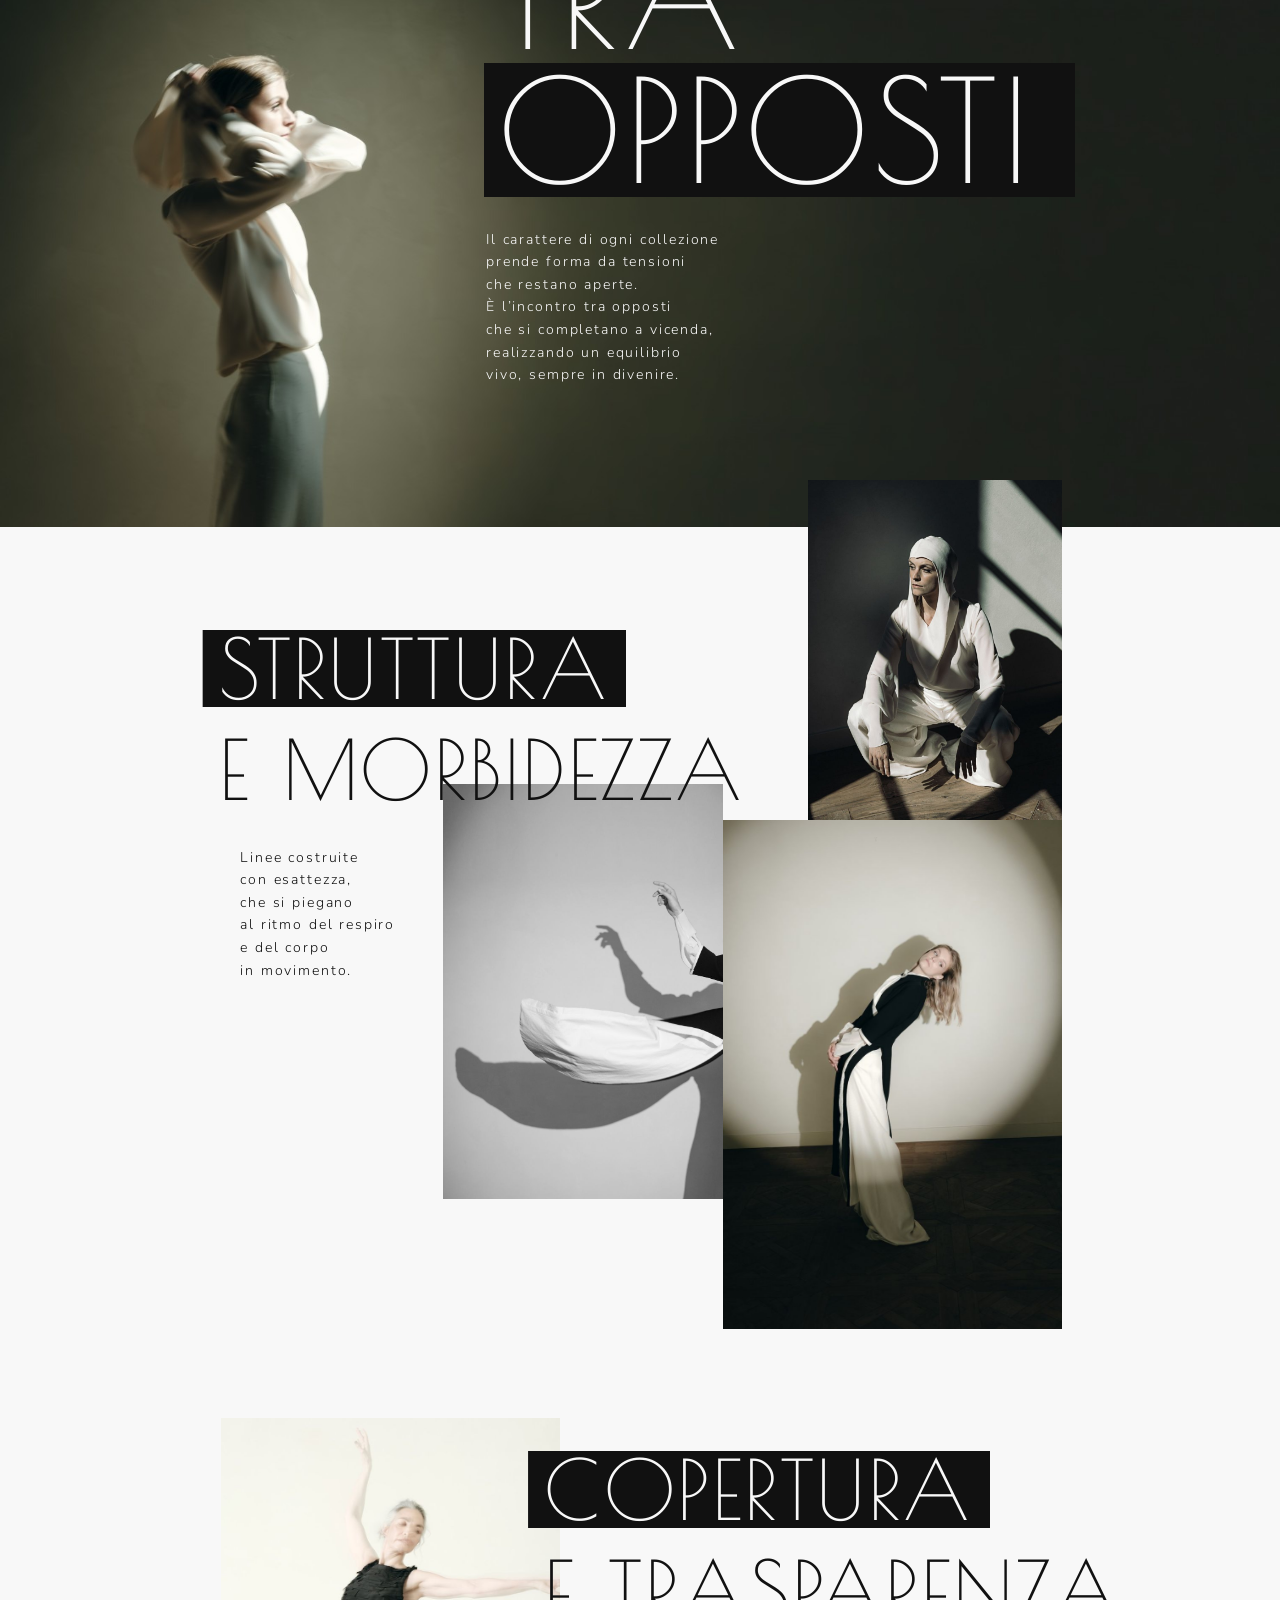
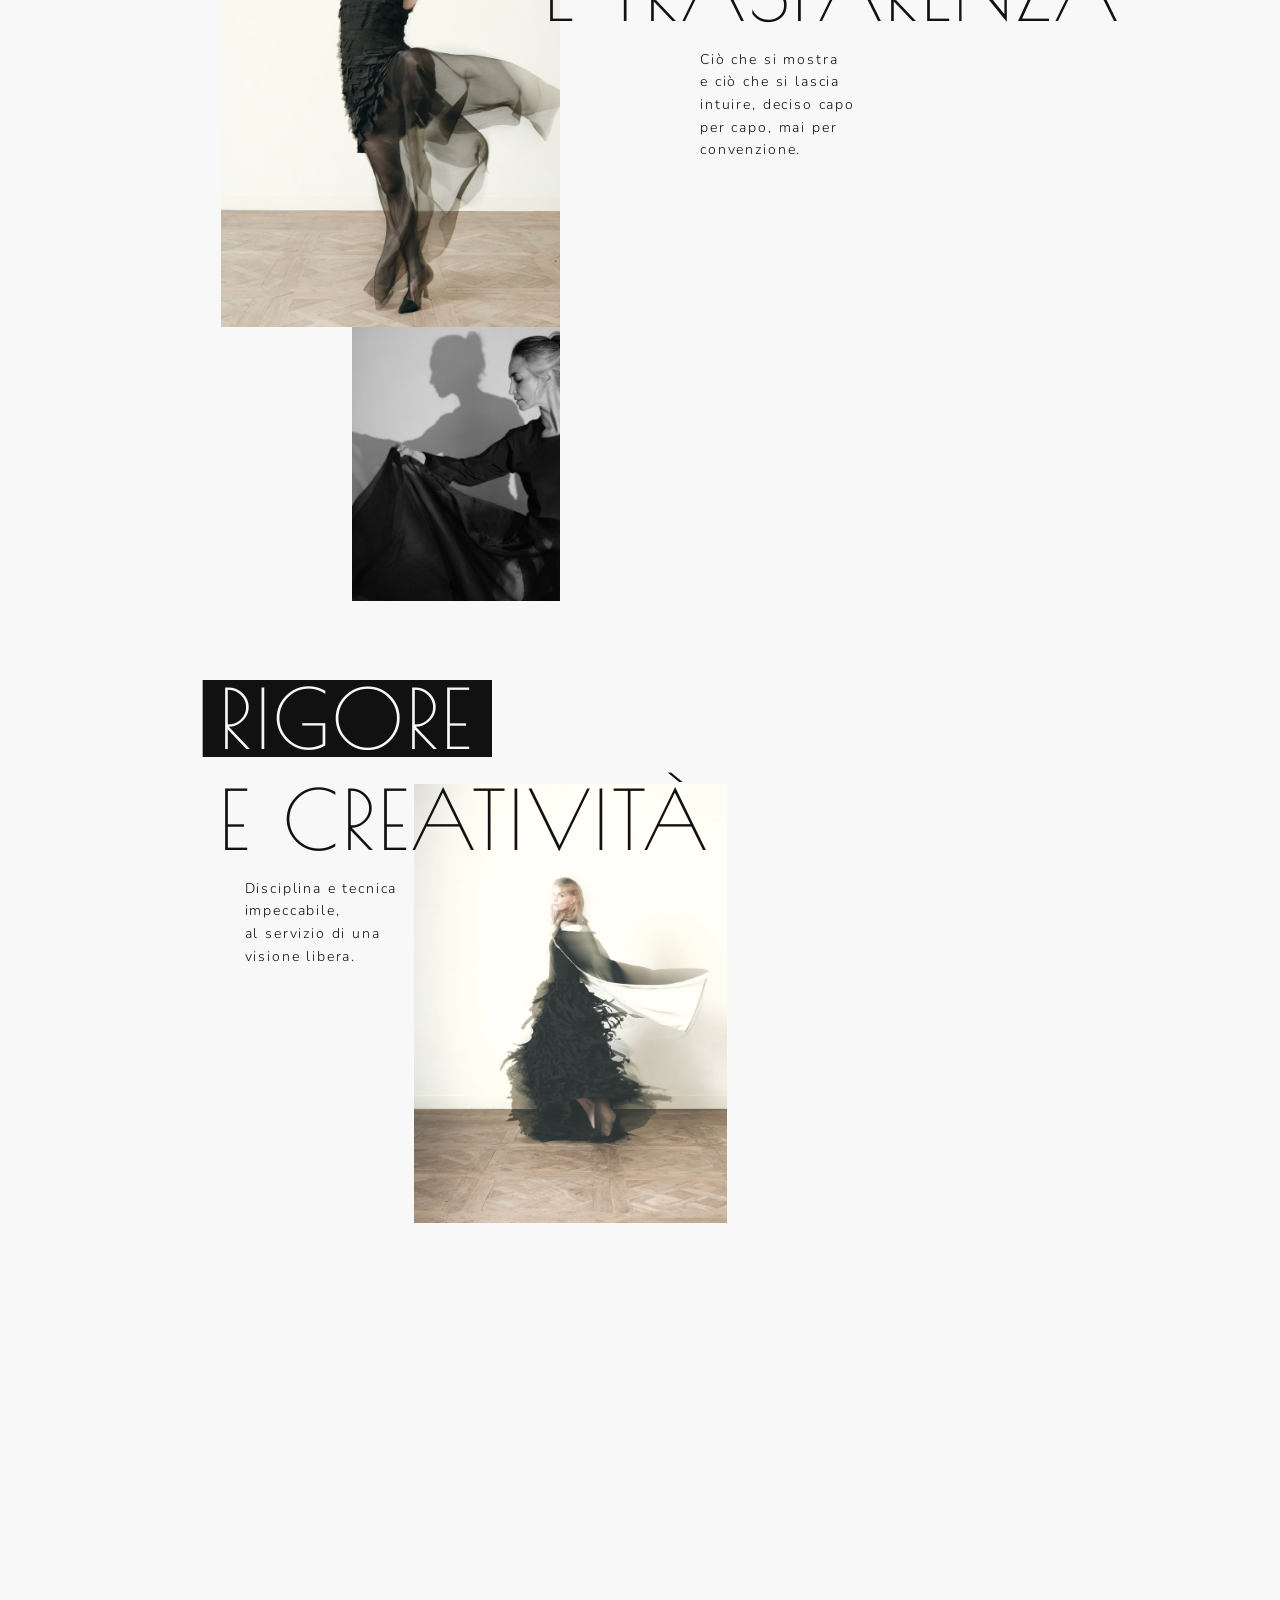
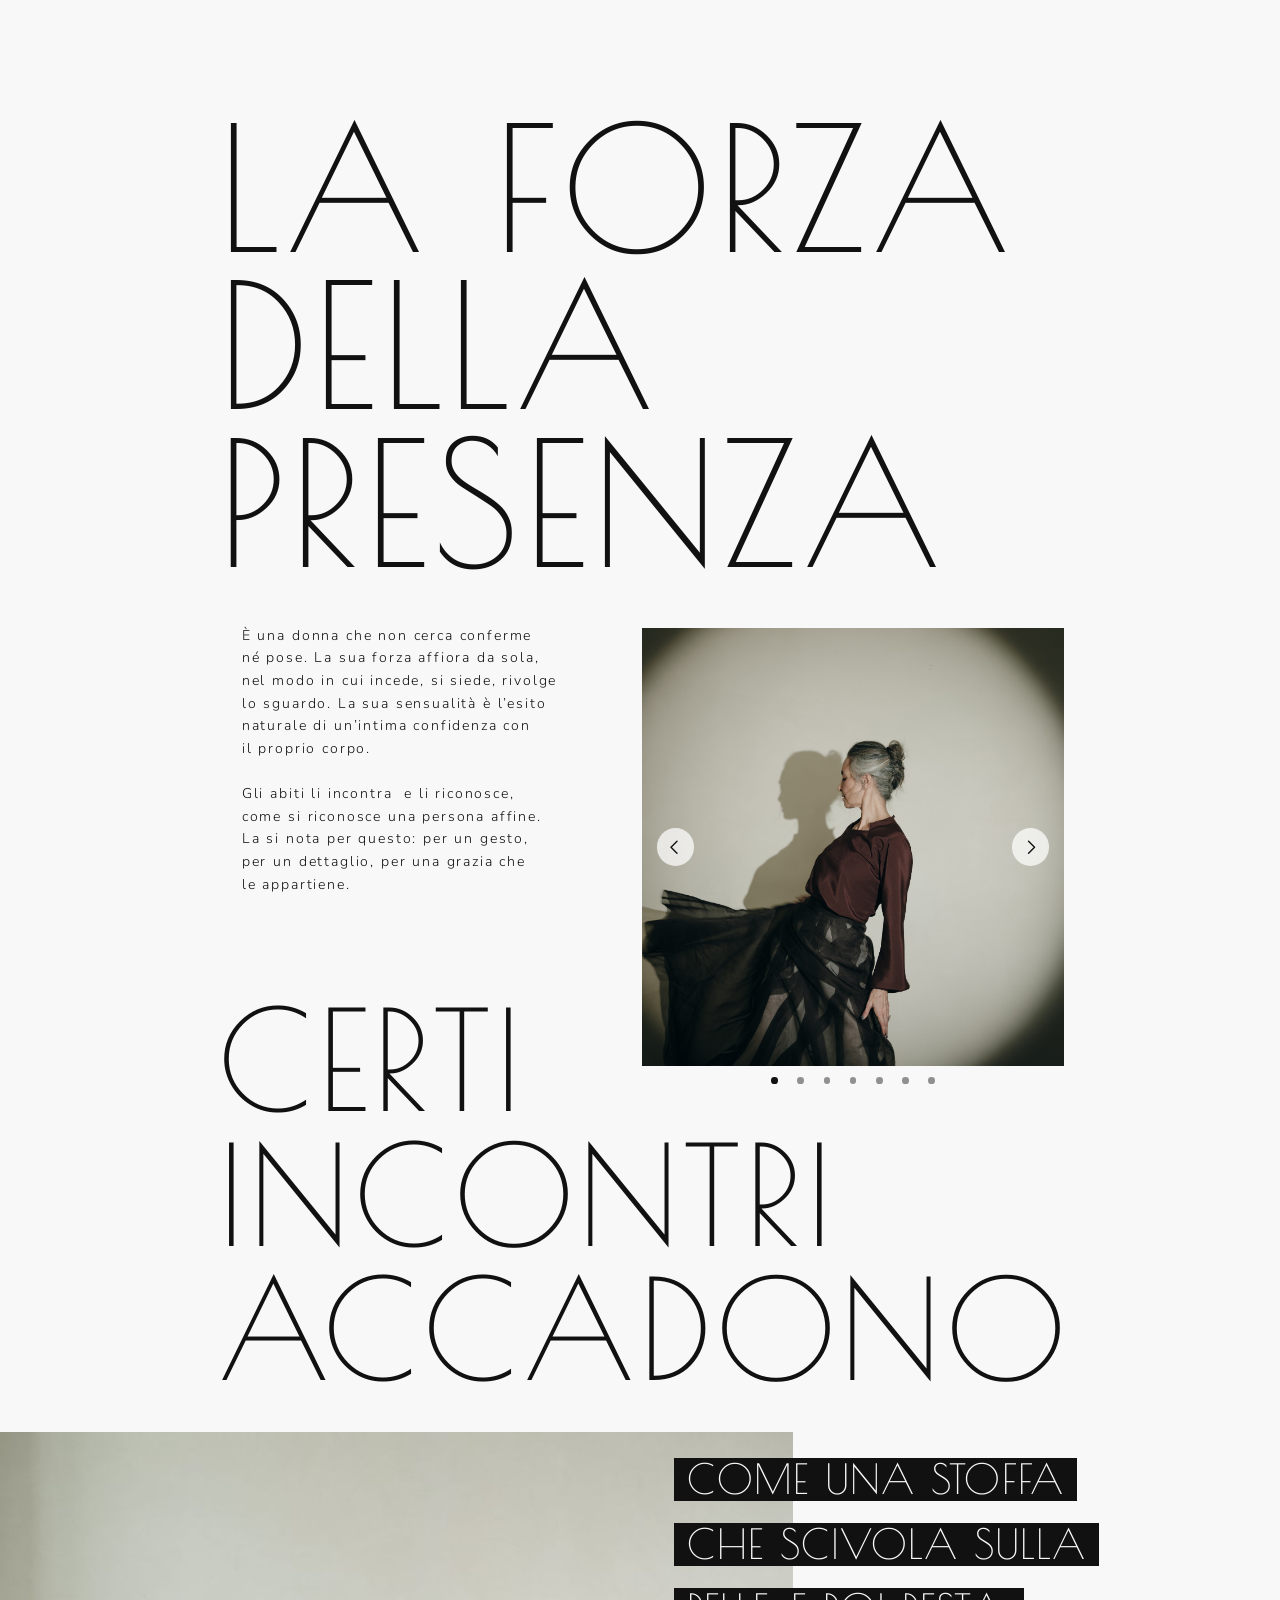
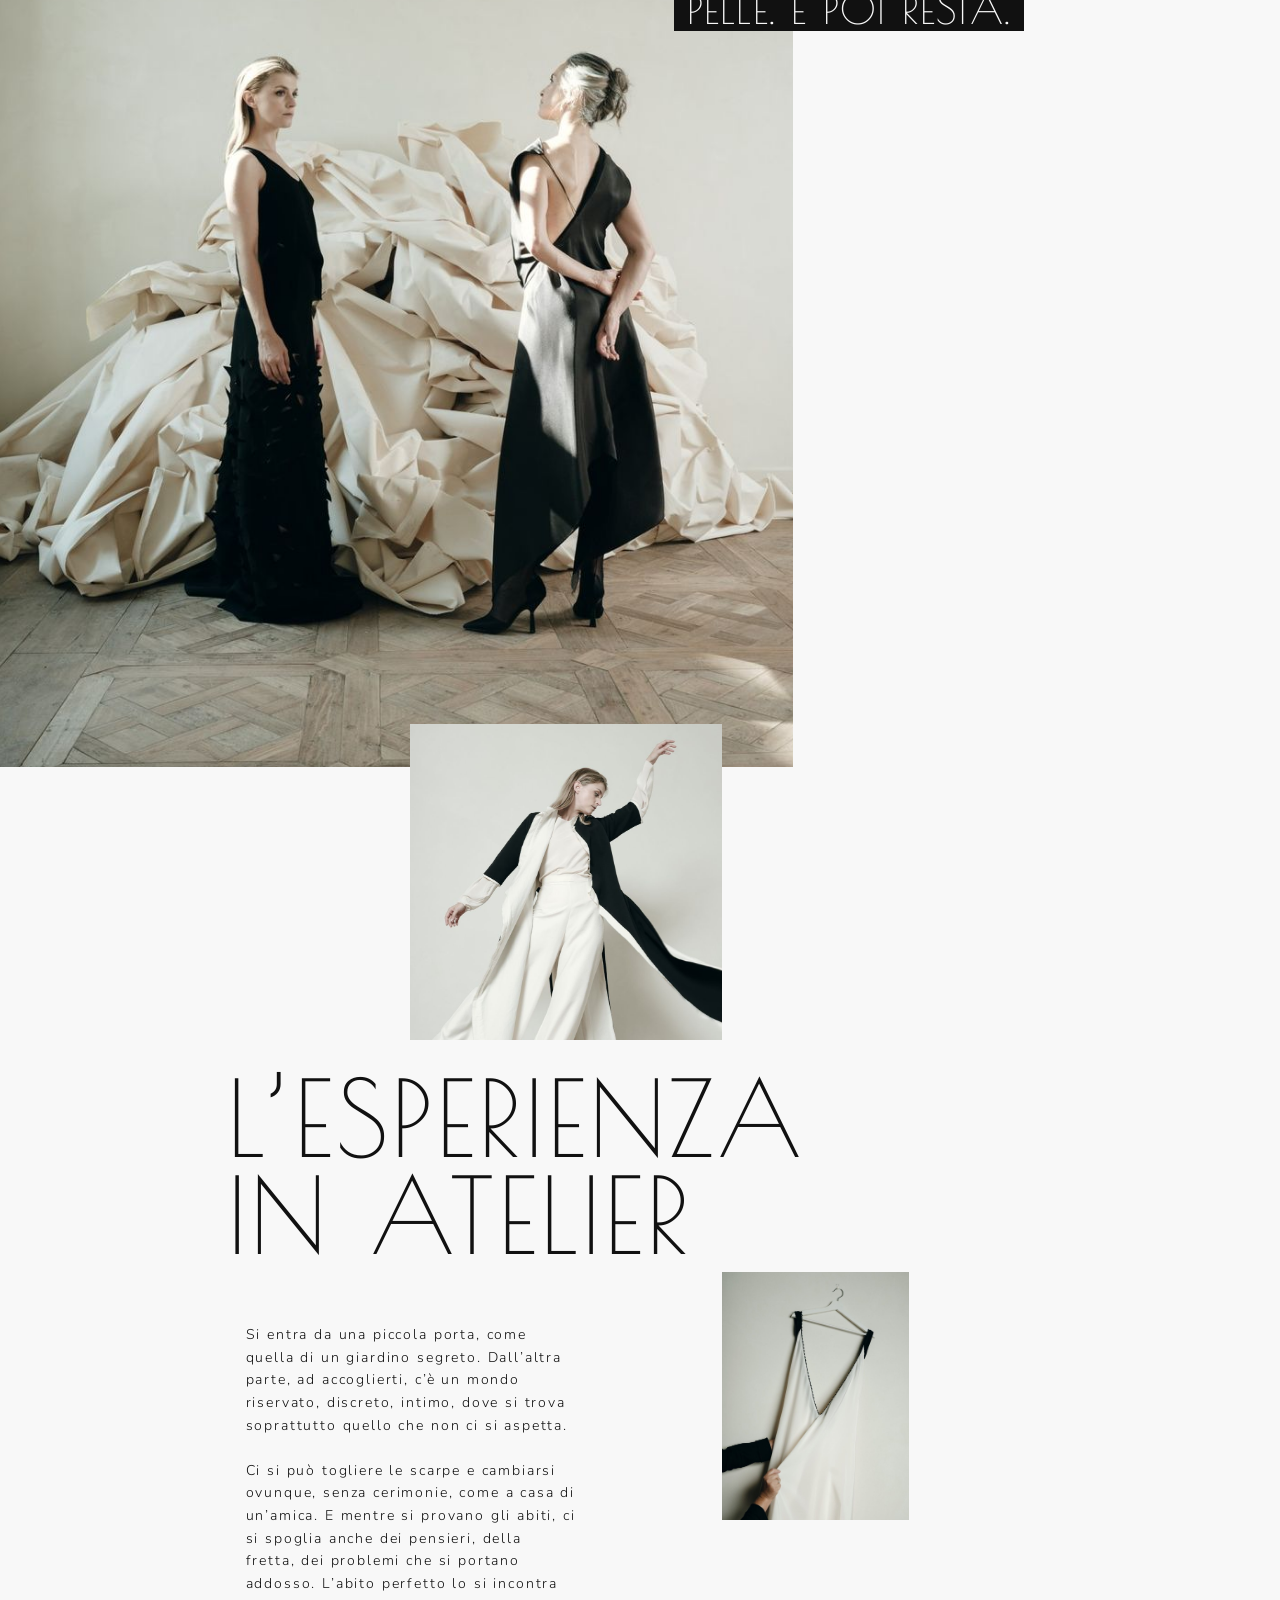
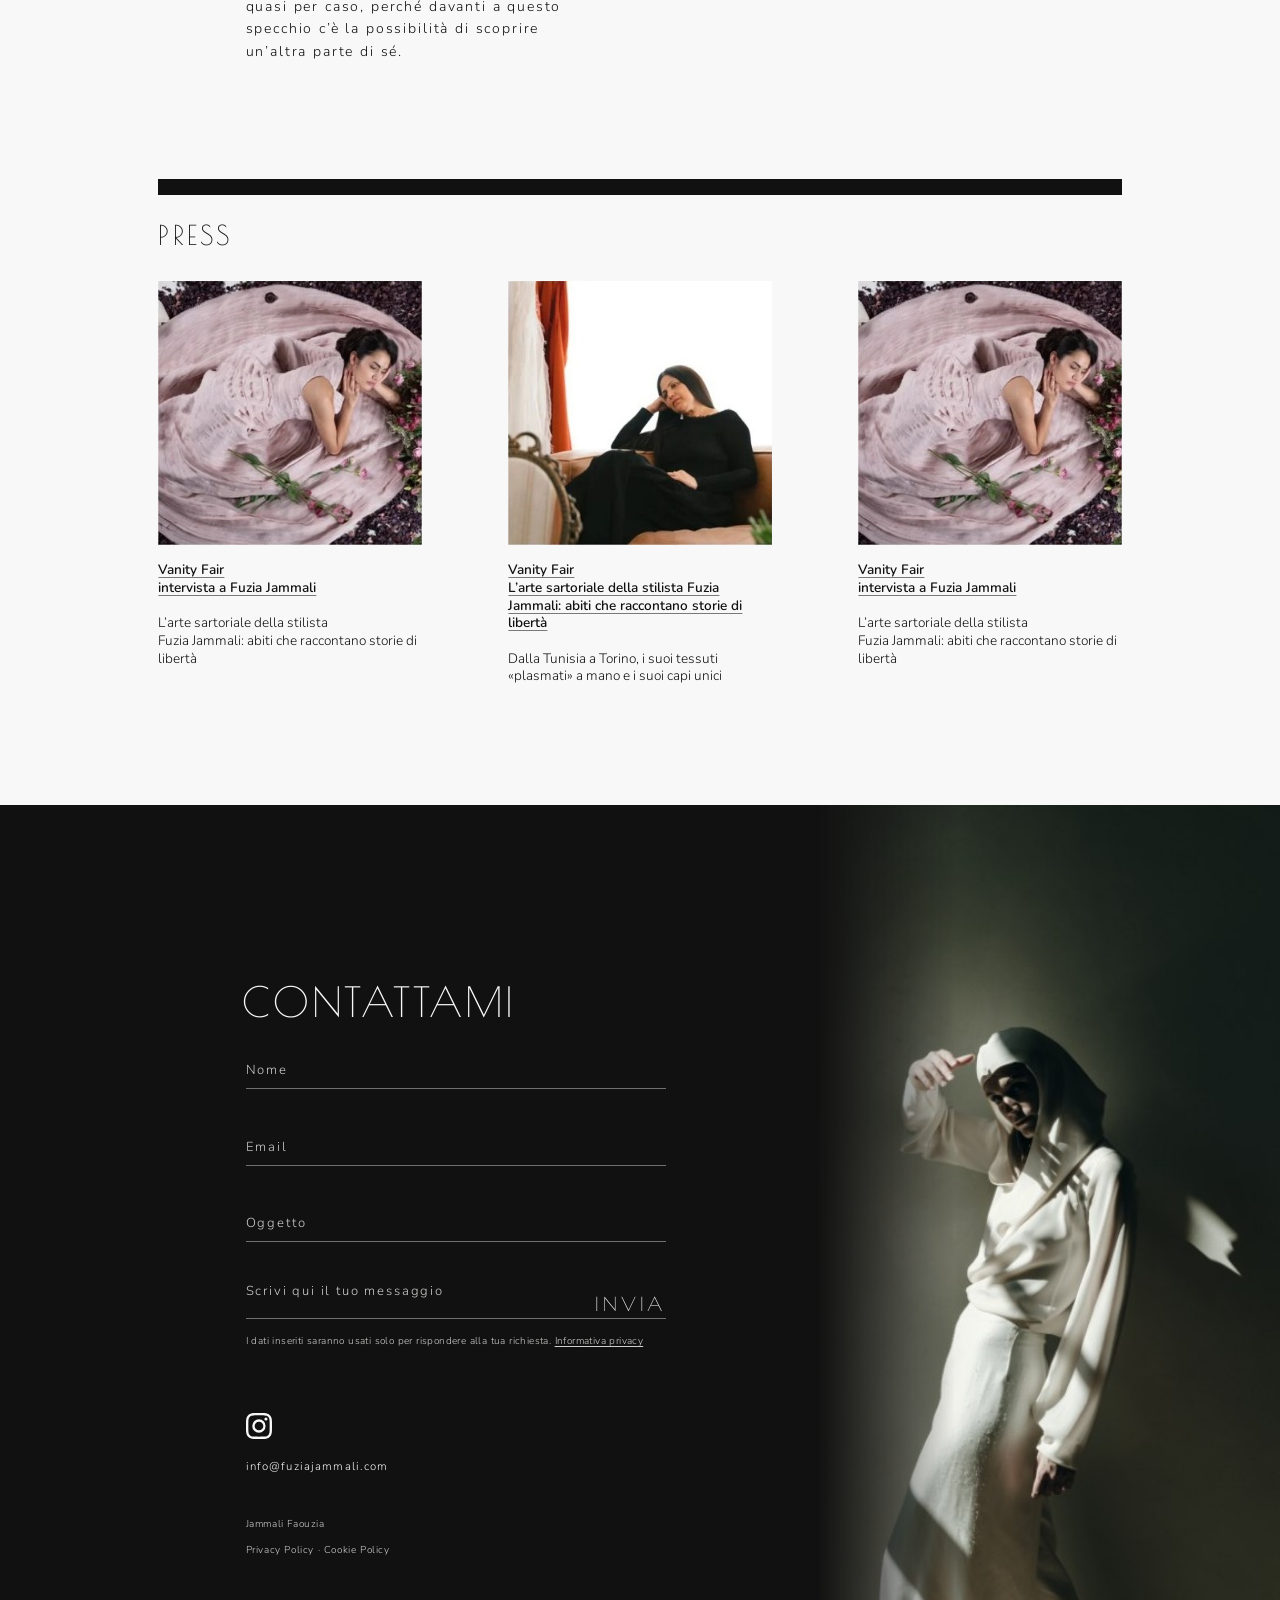
==== commit 998628c8: "Merge pull request #49 from scriptdifau/copertura-layout Copertura (mobile): layout come da screensh" ====
--- a/index.html
+++ b/index.html
@@ -76,8 +76,8 @@
   <section class="sec" id="visione" style="--u:calc(100cqw*var(--k)/769);--y0:18;--hh:1972;--mhh:2080">
     <div class="grp">
     <figure class="it" style="--x:503;--y:0;--w:180;--h:240;--mx:178;--my:240;--mw:140;--mh:187"><img src="assets/img/struttura-1.jpg" srcset="assets/img/struttura-1-900.jpg 900w, assets/img/struttura-1.jpg 1068w" sizes="(max-width:800px) 60vw, 33vw" loading="lazy" decoding="async" alt=""></figure>
-      <figure class="it" data-drift="0.05" style="--x:245;--y:215;--w:198;--h:293;--mx:24;--my:340;--mw:154;--mh:229"><img src="assets/img/struttura-2.jpg" srcset="assets/img/struttura-2-900.jpg 900w, assets/img/struttura-2.jpg 1303w" sizes="(max-width:800px) 60vw, 33vw" loading="lazy" decoding="async" alt=""></figure>
-      <figure class="it" data-drift="-0.05" style="--x:443;--y:240;--w:240;--h:360;--mx:178;--my:427;--mw:187;--mh:281"><img src="assets/img/struttura-3.jpg" srcset="assets/img/struttura-3-900.jpg 900w, assets/img/struttura-3.jpg 1485w" sizes="(max-width:800px) 60vw, 33vw" loading="lazy" decoding="async" alt=""></figure>
+      <figure class="it" data-drift="0.12" style="--x:245;--y:215;--w:198;--h:293;--mx:24;--my:340;--mw:154;--mh:229"><img src="assets/img/struttura-2.jpg" srcset="assets/img/struttura-2-900.jpg 900w, assets/img/struttura-2.jpg 1303w" sizes="(max-width:800px) 60vw, 33vw" loading="lazy" decoding="async" alt=""></figure>
+      <figure class="it" data-drift="-0.12" style="--x:443;--y:240;--w:240;--h:360;--mx:178;--my:427;--mw:187;--mh:281"><img src="assets/img/struttura-3.jpg" srcset="assets/img/struttura-3-900.jpg 900w, assets/img/struttura-3.jpg 1485w" sizes="(max-width:800px) 60vw, 33vw" loading="lazy" decoding="async" alt=""></figure>
     </div>
 
     <h2 class="it t t--box" style="--bp:.22em;--x:87;--y:106;--fs:58;--lh:66;--mx:24;--my:40;--mfs:46;--mlh:52">
@@ -91,7 +91,7 @@
     <div class="grp">
     <figure class="it" style="--x:88;--y:663;--w:240;--h:360;--mx:30;--my:968;--mw:151;--mh:226"><img src="assets/img/copertura-1.jpg" srcset="assets/img/copertura-1-900.jpg 900w, assets/img/copertura-1.jpg 1437w" sizes="(max-width:800px) 60vw, 33vw" loading="lazy" decoding="async" alt=""></figure>
       <figure class="it" style="--x:181;--y:1023;--w:147;--h:193;--mx:74;--my:1194;--mw:107;--mh:143"><img src="assets/img/copertura-2.jpg" srcset="assets/img/copertura-2-900.jpg 900w, assets/img/copertura-2.jpg 1500w" sizes="(max-width:800px) 60vw, 33vw" loading="lazy" decoding="async" alt=""></figure>
-      <figure class="it" data-drift="0.04" data-drift-x="-0.06" style="--x:328;--y:941;--w:186;--h:247;--mx:182;--my:1034;--mw:158;--mh:210"><img src="assets/img/copertura-3.jpg" srcset="assets/img/copertura-3-900.jpg 900w, assets/img/copertura-3.jpg 1497w" sizes="(max-width:800px) 60vw, 33vw" loading="lazy" decoding="async" alt=""></figure>
+      <figure class="it" data-drift="0.10" data-drift-x="-0.06" style="--x:328;--y:941;--w:186;--h:247;--mx:182;--my:1034;--mw:158;--mh:210"><img src="assets/img/copertura-3.jpg" srcset="assets/img/copertura-3-900.jpg 900w, assets/img/copertura-3.jpg 1497w" sizes="(max-width:800px) 60vw, 33vw" loading="lazy" decoding="async" alt=""></figure>
     </div>
 
     <h2 class="it t t--box" style="--bp:.22em;--x:317;--y:686;--fs:58;--lh:66;--mx:24;--my:770;--mfs:46;--mlh:52">
@@ -158,9 +158,9 @@
     </p>
 
     <div class="grp">
-    <figure class="it" data-drift="0.04" style="--x:168;--y:1192;--w:167;--h:169;--mx:24;--my:724;--mw:164;--mh:166"><img src="assets/img/atelier-1.jpg" srcset="assets/img/atelier-1-900.jpg 900w, assets/img/atelier-1.jpg 1997w" sizes="(max-width:800px) 60vw, 33vw" loading="lazy" decoding="async" alt=""></figure>
-      <figure class="it" data-drift="-0.07" data-drift-down="10" style="--x:335;--y:1270;--w:182;--h:215;--mx:188;--my:636;--mw:178;--mh:211"><img src="assets/img/atelier-2.jpg" srcset="assets/img/atelier-2-900.jpg 900w, assets/img/atelier-2.jpg 1473w" sizes="(max-width:800px) 60vw, 33vw" loading="lazy" decoding="async" alt="" style="object-position:left"></figure>
-      <figure class="it" data-drift="-0.07" data-drift-down="10" style="--x:335;--y:1485;--w:100;--h:133;--mx:188;--my:847;--mw:98;--mh:130"><img src="assets/img/atelier-3.jpg" srcset="assets/img/atelier-3-900.jpg 900w, assets/img/atelier-3.jpg 1413w" sizes="(max-width:800px) 60vw, 33vw" loading="lazy" decoding="async" alt=""></figure>
+    <figure class="it" data-drift="0.10" style="--x:168;--y:1192;--w:167;--h:169;--mx:24;--my:724;--mw:164;--mh:166"><img src="assets/img/atelier-1.jpg" srcset="assets/img/atelier-1-900.jpg 900w, assets/img/atelier-1.jpg 1997w" sizes="(max-width:800px) 60vw, 33vw" loading="lazy" decoding="async" alt=""></figure>
+      <figure class="it" data-drift="-0.16" data-drift-down="20" style="--x:335;--y:1270;--w:182;--h:215;--mx:188;--my:636;--mw:178;--mh:211"><img src="assets/img/atelier-2.jpg" srcset="assets/img/atelier-2-900.jpg 900w, assets/img/atelier-2.jpg 1473w" sizes="(max-width:800px) 60vw, 33vw" loading="lazy" decoding="async" alt="" style="object-position:left"></figure>
+      <figure class="it" data-drift="-0.16" data-drift-down="20" style="--x:335;--y:1485;--w:100;--h:133;--mx:188;--my:847;--mw:98;--mh:130"><img src="assets/img/atelier-3.jpg" srcset="assets/img/atelier-3-900.jpg 900w, assets/img/atelier-3.jpg 1413w" sizes="(max-width:800px) 60vw, 33vw" loading="lazy" decoding="async" alt=""></figure>
     </div>
 
     <h2 class="it t" style="--x:70;--y:1383;--fs:56;--lh:52;--mx:24;--my:1010;--mfs:56;--mlh:54">
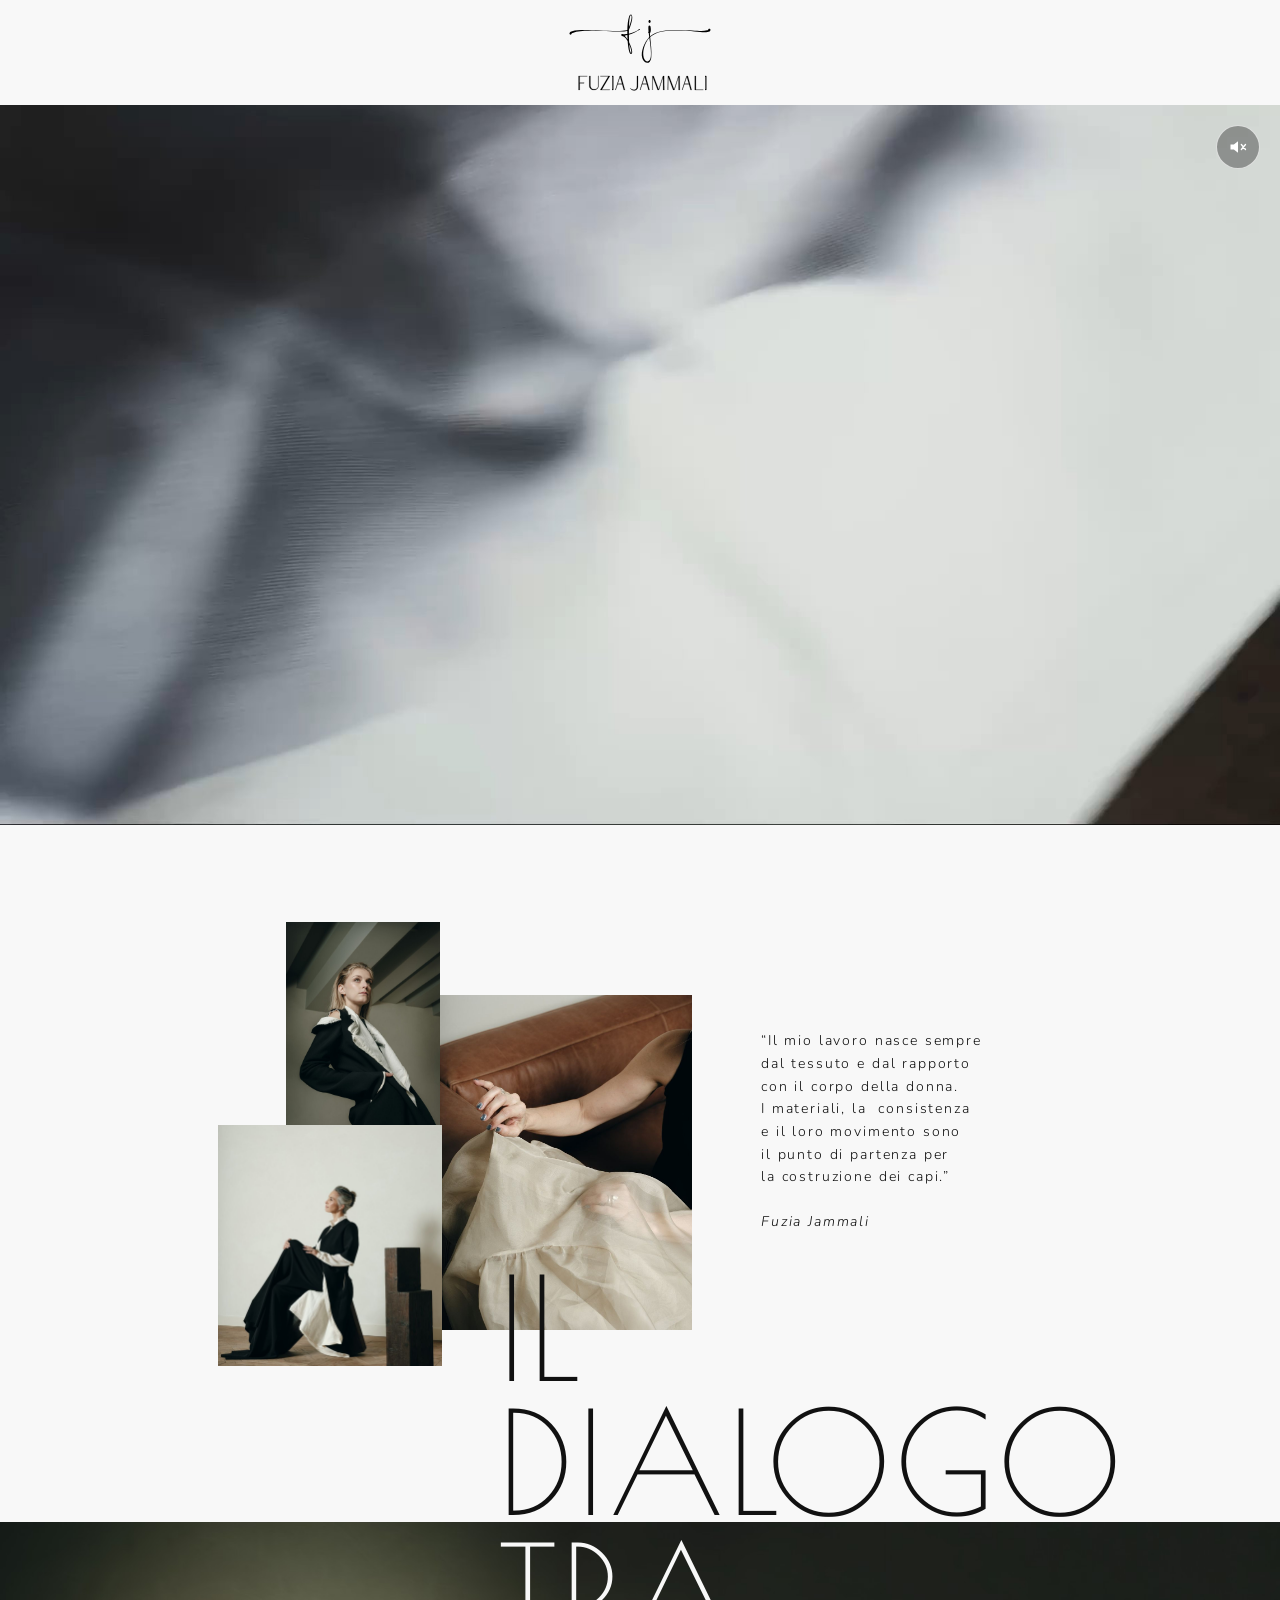
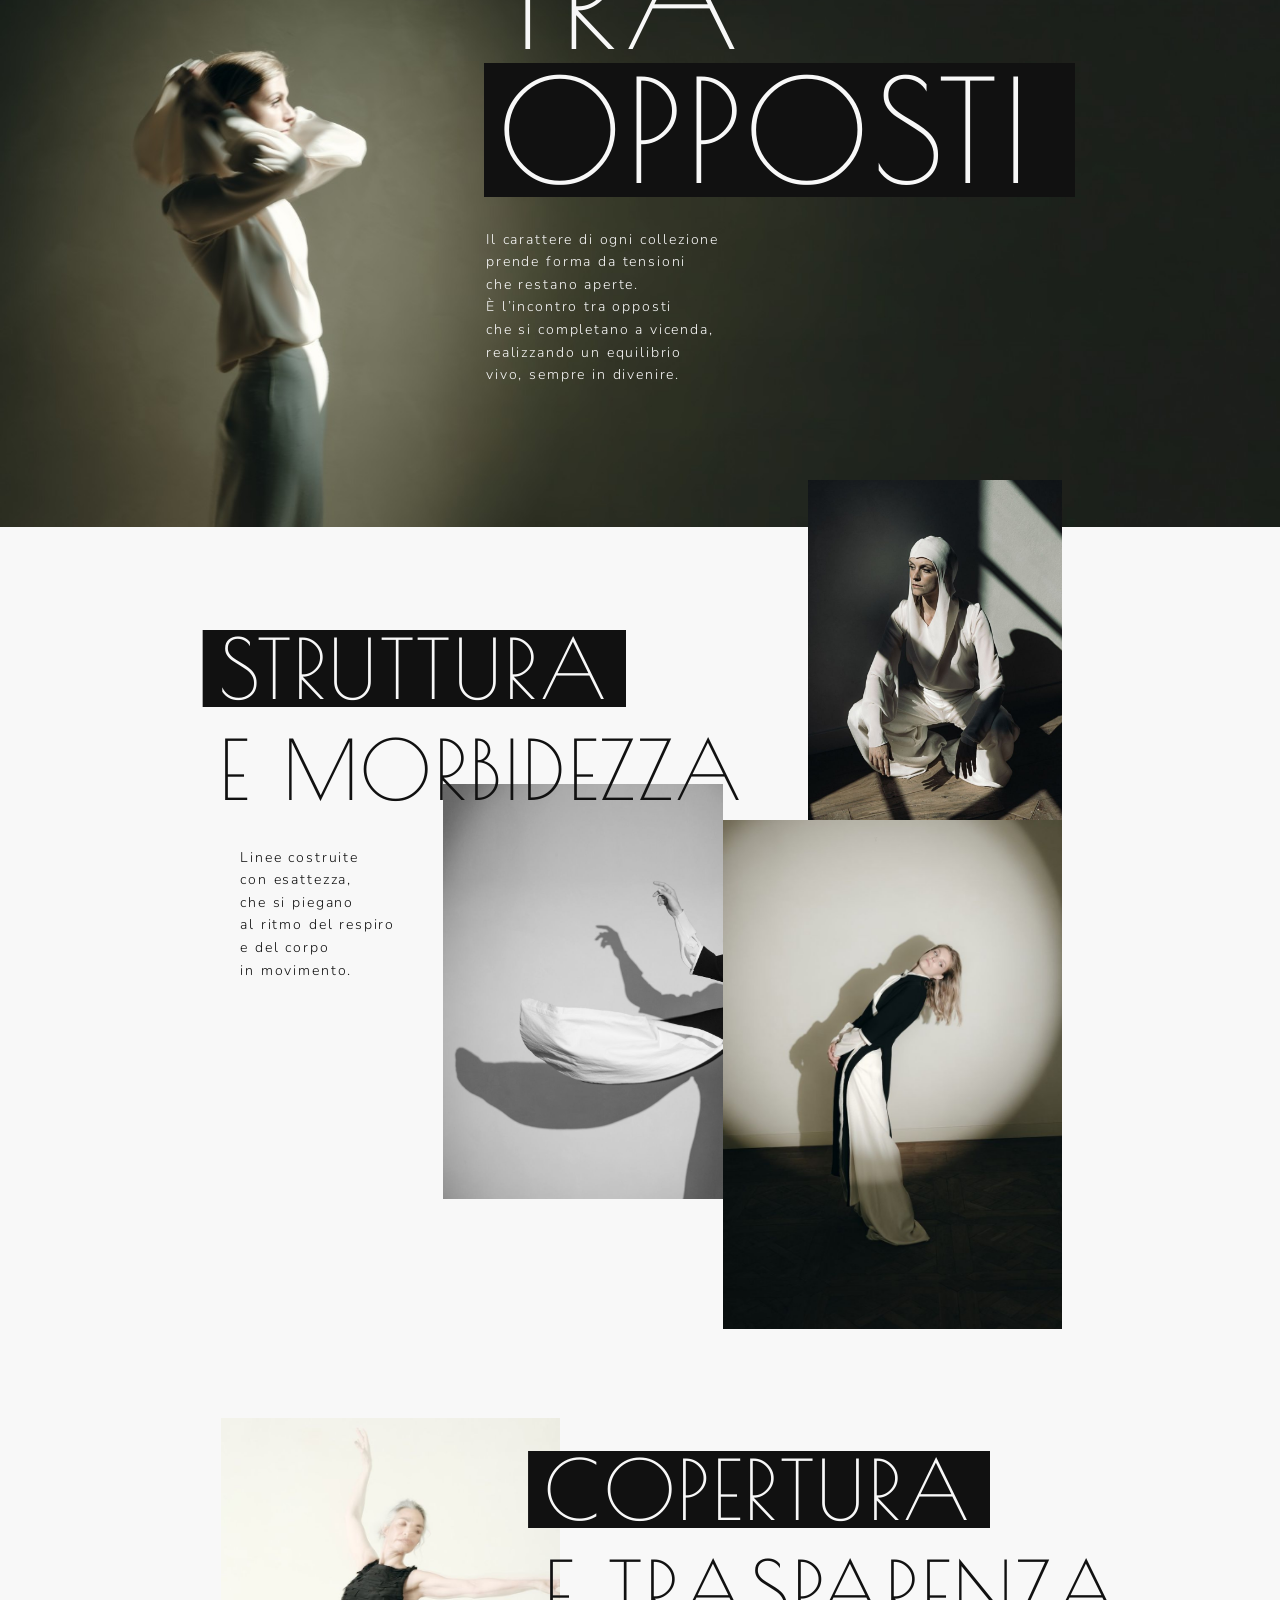
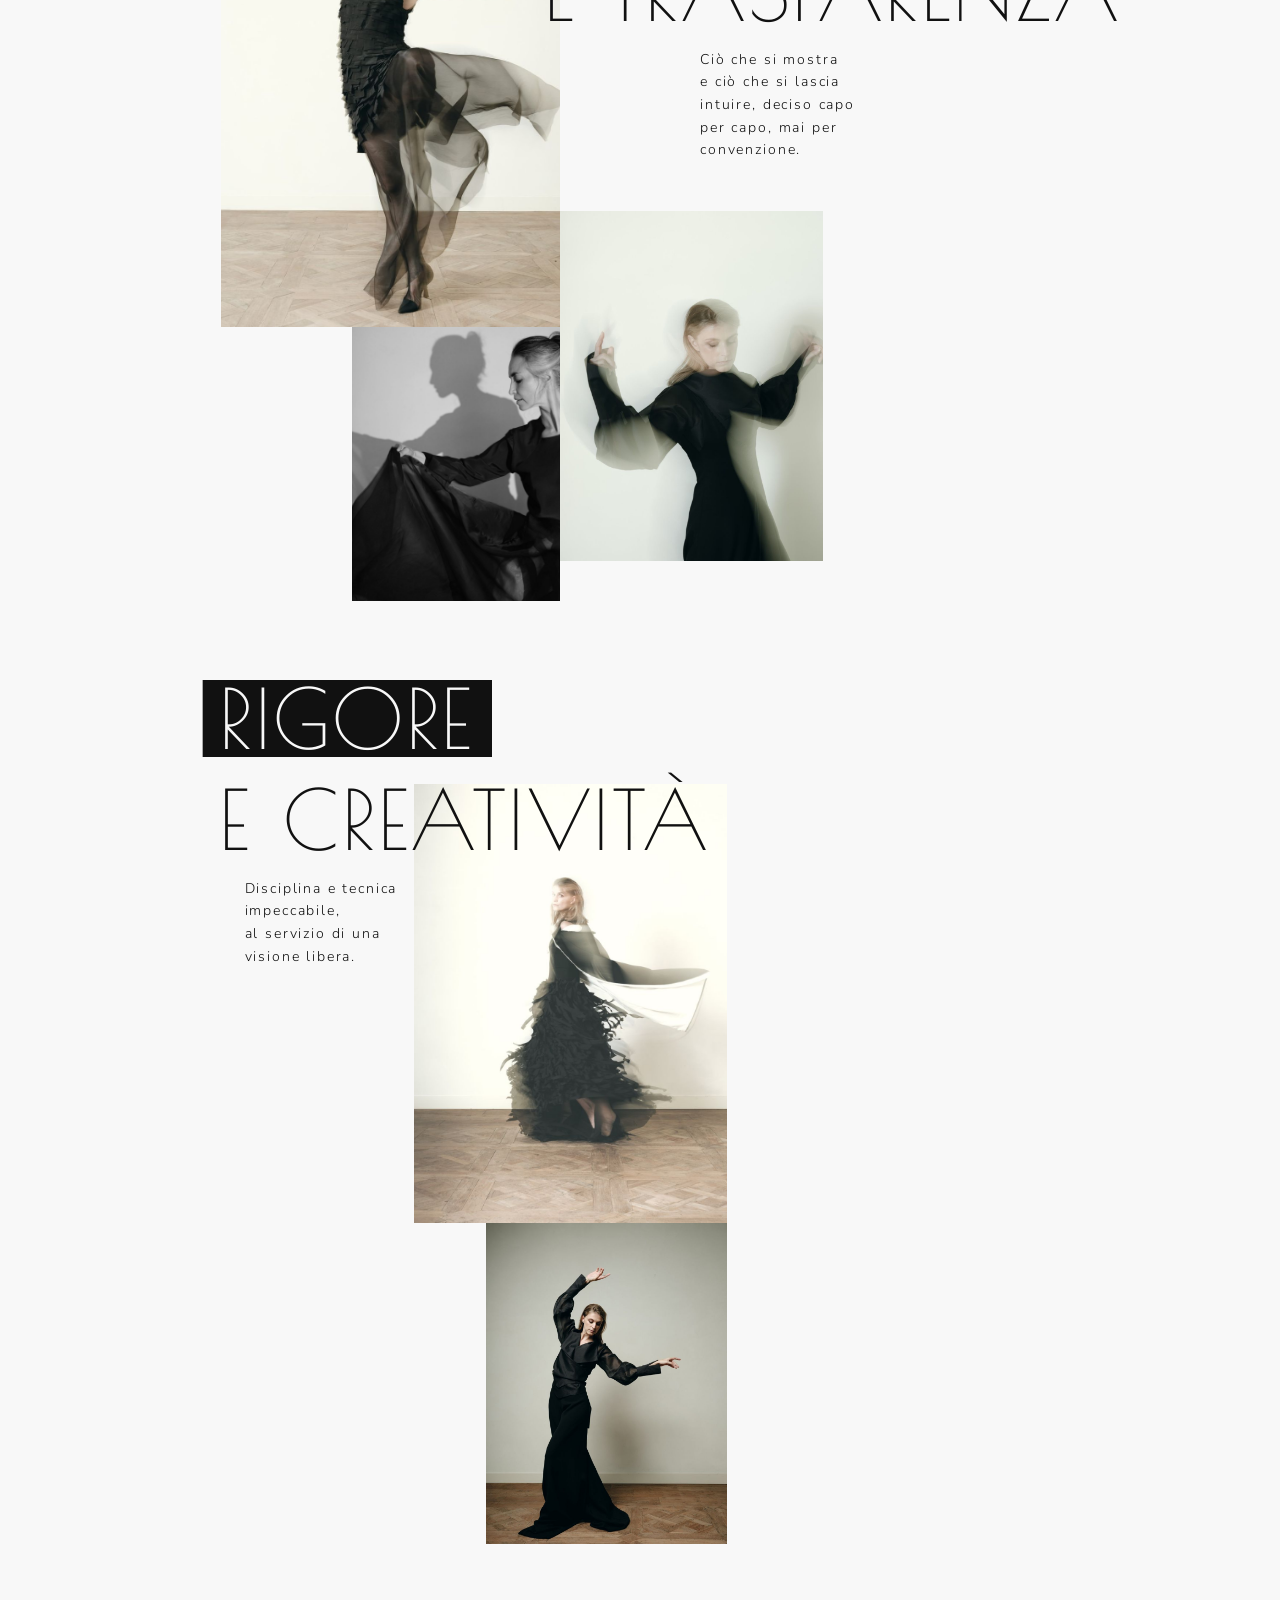
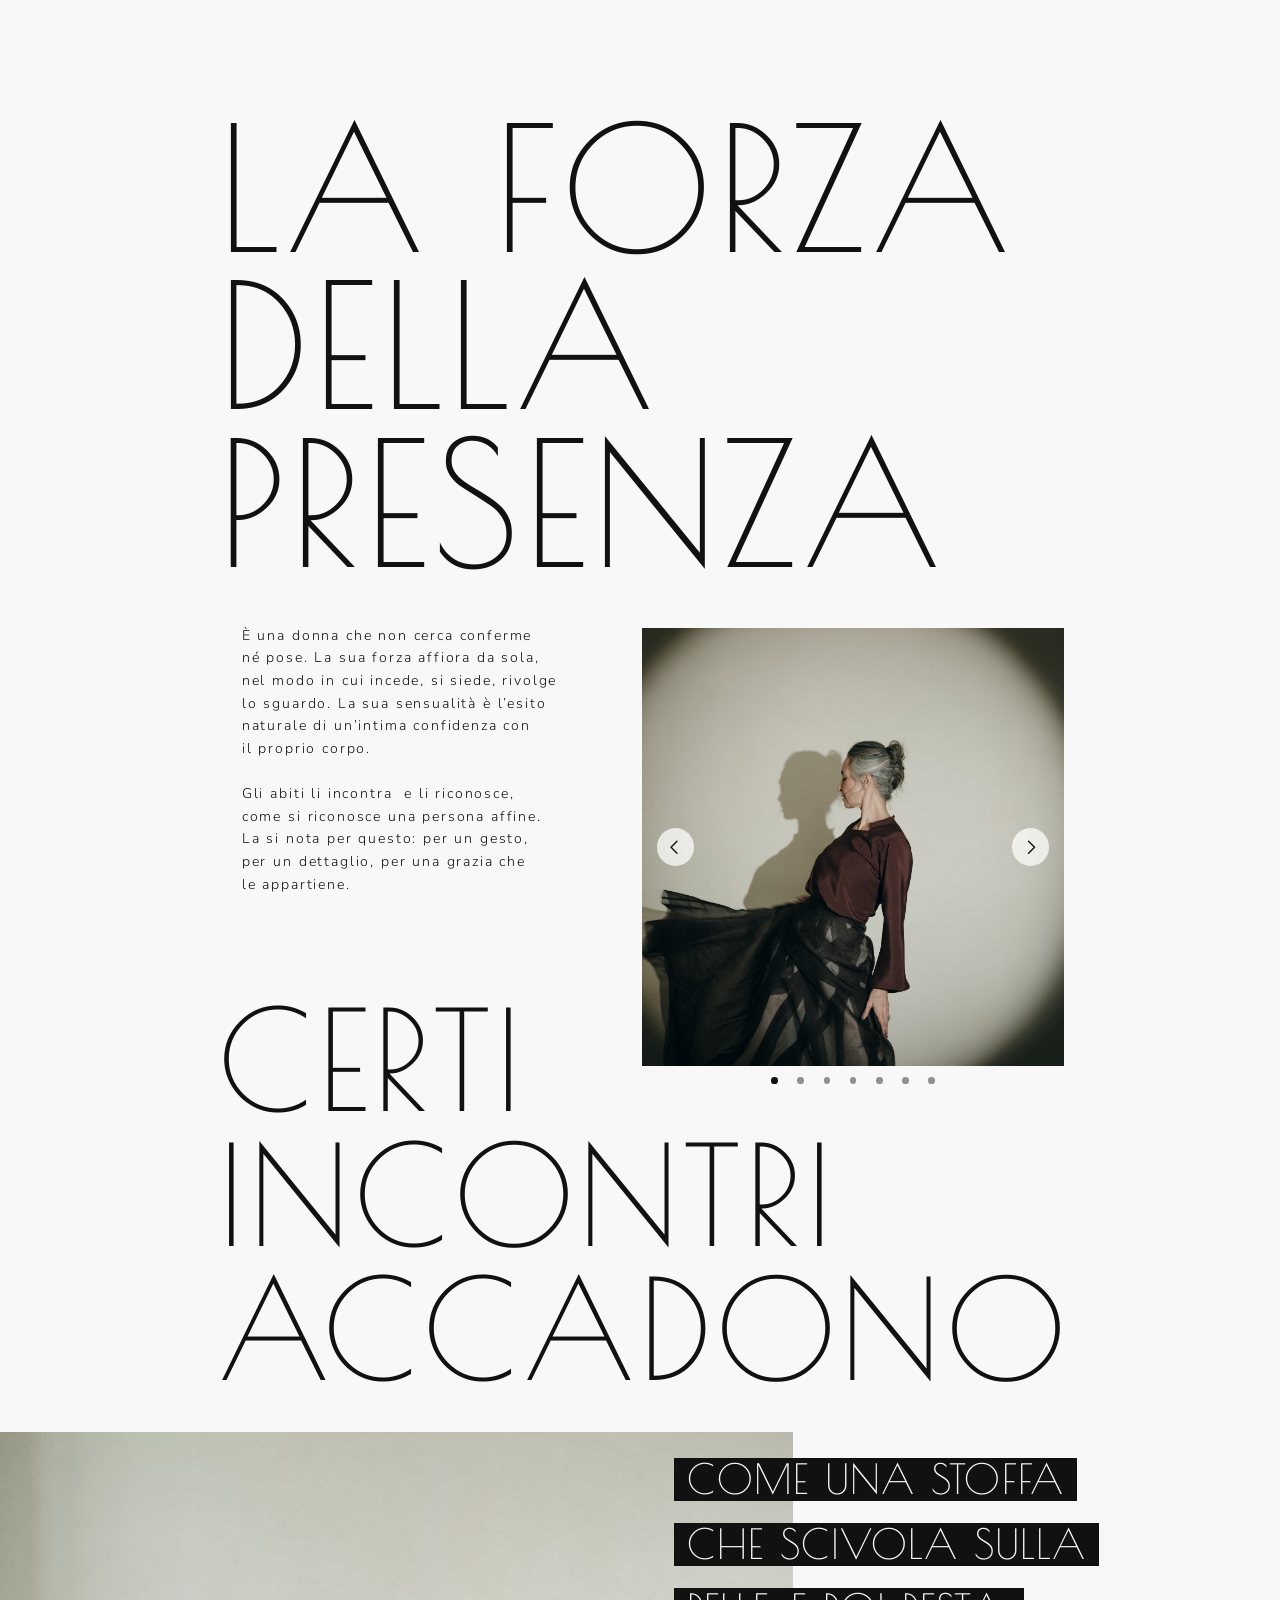
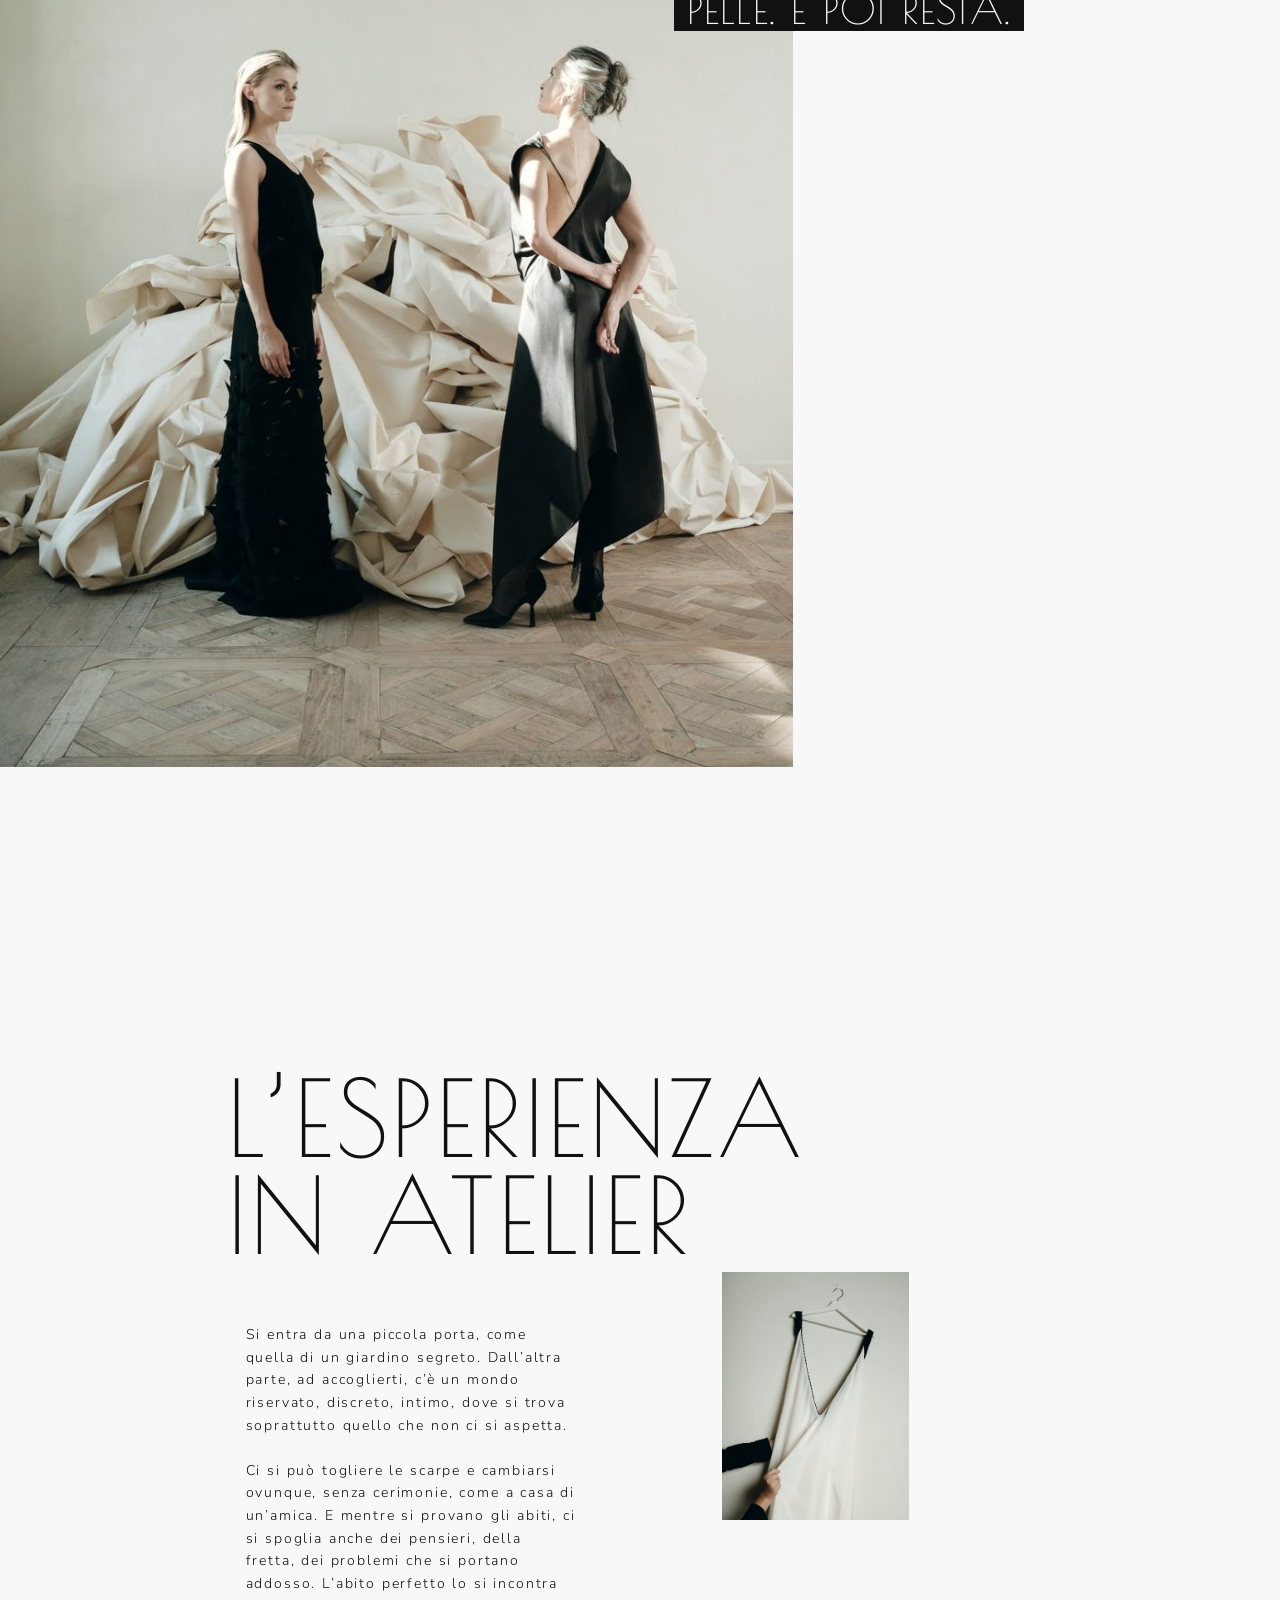
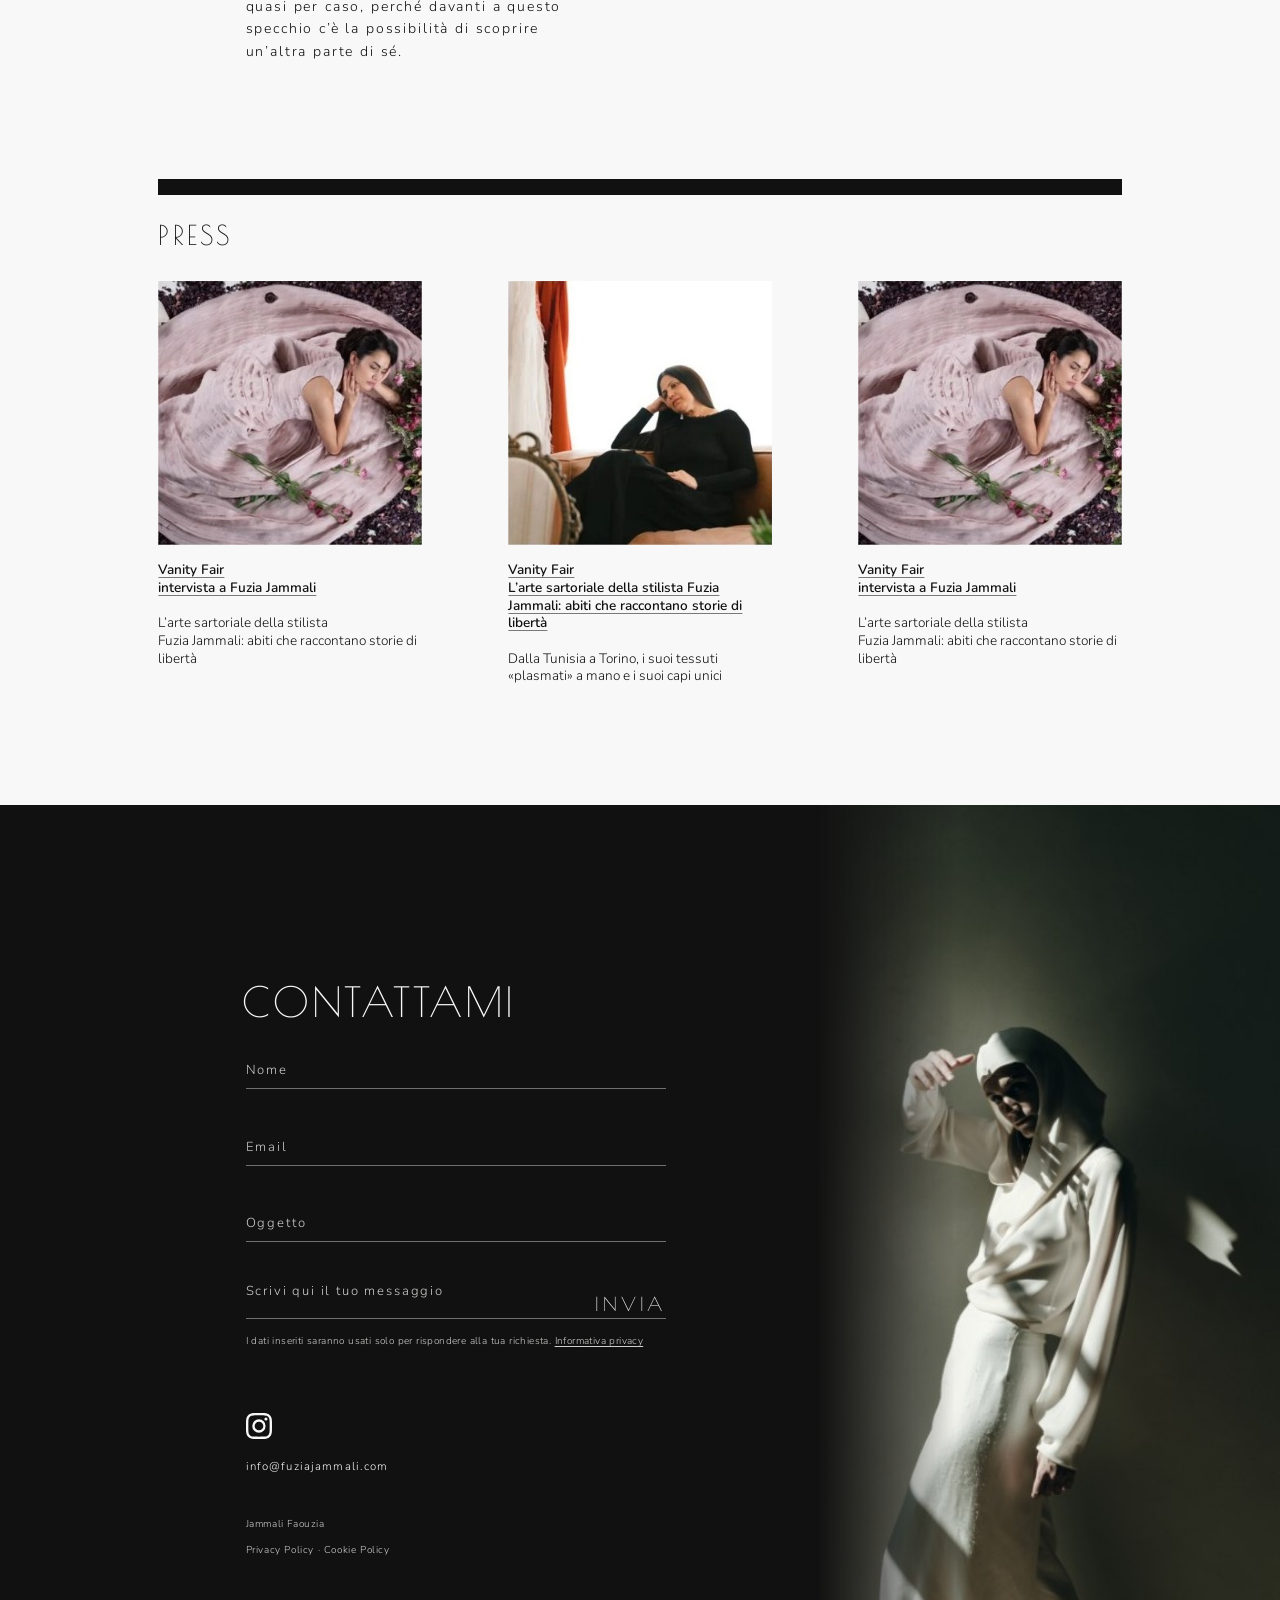
==== commit 19e66d4c: "Merge pull request #50 from scriptdifau/drift-leggero-2 Sovrapposizioni più leggere (sopra #49)" ====
--- a/index.html
+++ b/index.html
@@ -76,8 +76,8 @@
   <section class="sec" id="visione" style="--u:calc(100cqw*var(--k)/769);--y0:18;--hh:1972;--mhh:2080">
     <div class="grp">
     <figure class="it" style="--x:503;--y:0;--w:180;--h:240;--mx:178;--my:240;--mw:140;--mh:187"><img src="assets/img/struttura-1.jpg" srcset="assets/img/struttura-1-900.jpg 900w, assets/img/struttura-1.jpg 1068w" sizes="(max-width:800px) 60vw, 33vw" loading="lazy" decoding="async" alt=""></figure>
-      <figure class="it" data-drift="0.12" style="--x:245;--y:215;--w:198;--h:293;--mx:24;--my:340;--mw:154;--mh:229"><img src="assets/img/struttura-2.jpg" srcset="assets/img/struttura-2-900.jpg 900w, assets/img/struttura-2.jpg 1303w" sizes="(max-width:800px) 60vw, 33vw" loading="lazy" decoding="async" alt=""></figure>
-      <figure class="it" data-drift="-0.12" style="--x:443;--y:240;--w:240;--h:360;--mx:178;--my:427;--mw:187;--mh:281"><img src="assets/img/struttura-3.jpg" srcset="assets/img/struttura-3-900.jpg 900w, assets/img/struttura-3.jpg 1485w" sizes="(max-width:800px) 60vw, 33vw" loading="lazy" decoding="async" alt=""></figure>
+      <figure class="it" data-drift="0.05" style="--x:245;--y:215;--w:198;--h:293;--mx:24;--my:340;--mw:154;--mh:229"><img src="assets/img/struttura-2.jpg" srcset="assets/img/struttura-2-900.jpg 900w, assets/img/struttura-2.jpg 1303w" sizes="(max-width:800px) 60vw, 33vw" loading="lazy" decoding="async" alt=""></figure>
+      <figure class="it" data-drift="-0.05" style="--x:443;--y:240;--w:240;--h:360;--mx:178;--my:427;--mw:187;--mh:281"><img src="assets/img/struttura-3.jpg" srcset="assets/img/struttura-3-900.jpg 900w, assets/img/struttura-3.jpg 1485w" sizes="(max-width:800px) 60vw, 33vw" loading="lazy" decoding="async" alt=""></figure>
     </div>
 
     <h2 class="it t t--box" style="--bp:.22em;--x:87;--y:106;--fs:58;--lh:66;--mx:24;--my:40;--mfs:46;--mlh:52">
@@ -91,7 +91,7 @@
     <div class="grp">
     <figure class="it" style="--x:88;--y:663;--w:240;--h:360;--mx:30;--my:968;--mw:151;--mh:226"><img src="assets/img/copertura-1.jpg" srcset="assets/img/copertura-1-900.jpg 900w, assets/img/copertura-1.jpg 1437w" sizes="(max-width:800px) 60vw, 33vw" loading="lazy" decoding="async" alt=""></figure>
       <figure class="it" style="--x:181;--y:1023;--w:147;--h:193;--mx:74;--my:1194;--mw:107;--mh:143"><img src="assets/img/copertura-2.jpg" srcset="assets/img/copertura-2-900.jpg 900w, assets/img/copertura-2.jpg 1500w" sizes="(max-width:800px) 60vw, 33vw" loading="lazy" decoding="async" alt=""></figure>
-      <figure class="it" data-drift="0.10" data-drift-x="-0.06" style="--x:328;--y:941;--w:186;--h:247;--mx:182;--my:1034;--mw:158;--mh:210"><img src="assets/img/copertura-3.jpg" srcset="assets/img/copertura-3-900.jpg 900w, assets/img/copertura-3.jpg 1497w" sizes="(max-width:800px) 60vw, 33vw" loading="lazy" decoding="async" alt=""></figure>
+      <figure class="it" data-drift="0.04" data-drift-x="-0.06" style="--x:328;--y:941;--w:186;--h:247;--mx:182;--my:1034;--mw:158;--mh:210"><img src="assets/img/copertura-3.jpg" srcset="assets/img/copertura-3-900.jpg 900w, assets/img/copertura-3.jpg 1497w" sizes="(max-width:800px) 60vw, 33vw" loading="lazy" decoding="async" alt=""></figure>
     </div>
 
     <h2 class="it t t--box" style="--bp:.22em;--x:317;--y:686;--fs:58;--lh:66;--mx:24;--my:770;--mfs:46;--mlh:52">
@@ -158,9 +158,9 @@
     </p>
 
     <div class="grp">
-    <figure class="it" data-drift="0.10" style="--x:168;--y:1192;--w:167;--h:169;--mx:24;--my:724;--mw:164;--mh:166"><img src="assets/img/atelier-1.jpg" srcset="assets/img/atelier-1-900.jpg 900w, assets/img/atelier-1.jpg 1997w" sizes="(max-width:800px) 60vw, 33vw" loading="lazy" decoding="async" alt=""></figure>
-      <figure class="it" data-drift="-0.16" data-drift-down="20" style="--x:335;--y:1270;--w:182;--h:215;--mx:188;--my:636;--mw:178;--mh:211"><img src="assets/img/atelier-2.jpg" srcset="assets/img/atelier-2-900.jpg 900w, assets/img/atelier-2.jpg 1473w" sizes="(max-width:800px) 60vw, 33vw" loading="lazy" decoding="async" alt="" style="object-position:left"></figure>
-      <figure class="it" data-drift="-0.16" data-drift-down="20" style="--x:335;--y:1485;--w:100;--h:133;--mx:188;--my:847;--mw:98;--mh:130"><img src="assets/img/atelier-3.jpg" srcset="assets/img/atelier-3-900.jpg 900w, assets/img/atelier-3.jpg 1413w" sizes="(max-width:800px) 60vw, 33vw" loading="lazy" decoding="async" alt=""></figure>
+    <figure class="it" data-drift="0.04" style="--x:168;--y:1192;--w:167;--h:169;--mx:24;--my:724;--mw:164;--mh:166"><img src="assets/img/atelier-1.jpg" srcset="assets/img/atelier-1-900.jpg 900w, assets/img/atelier-1.jpg 1997w" sizes="(max-width:800px) 60vw, 33vw" loading="lazy" decoding="async" alt=""></figure>
+      <figure class="it" data-drift="-0.07" data-drift-down="10" style="--x:335;--y:1270;--w:182;--h:215;--mx:188;--my:636;--mw:178;--mh:211"><img src="assets/img/atelier-2.jpg" srcset="assets/img/atelier-2-900.jpg 900w, assets/img/atelier-2.jpg 1473w" sizes="(max-width:800px) 60vw, 33vw" loading="lazy" decoding="async" alt="" style="object-position:left"></figure>
+      <figure class="it" data-drift="-0.07" data-drift-down="10" style="--x:335;--y:1485;--w:100;--h:133;--mx:188;--my:847;--mw:98;--mh:130"><img src="assets/img/atelier-3.jpg" srcset="assets/img/atelier-3-900.jpg 900w, assets/img/atelier-3.jpg 1413w" sizes="(max-width:800px) 60vw, 33vw" loading="lazy" decoding="async" alt=""></figure>
     </div>
 
     <h2 class="it t" style="--x:70;--y:1383;--fs:56;--lh:52;--mx:24;--my:1010;--mfs:56;--mlh:54">
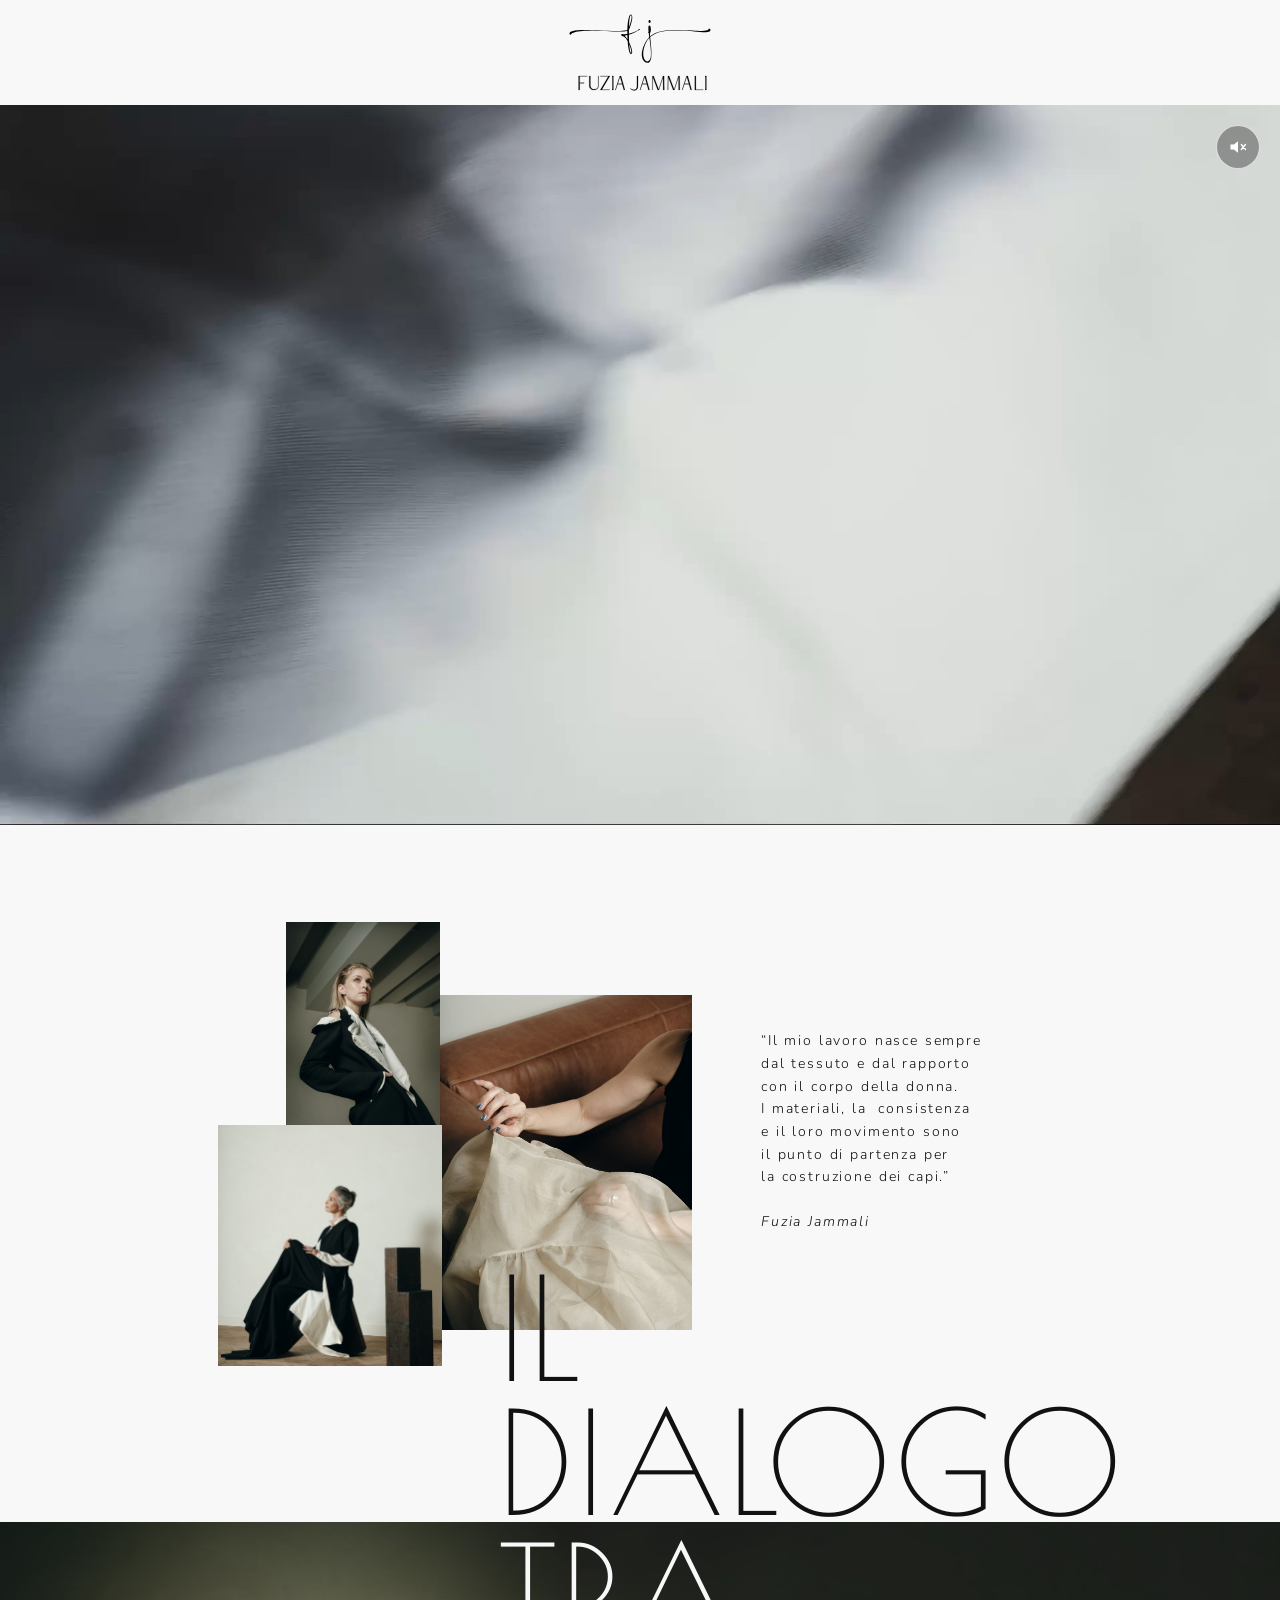
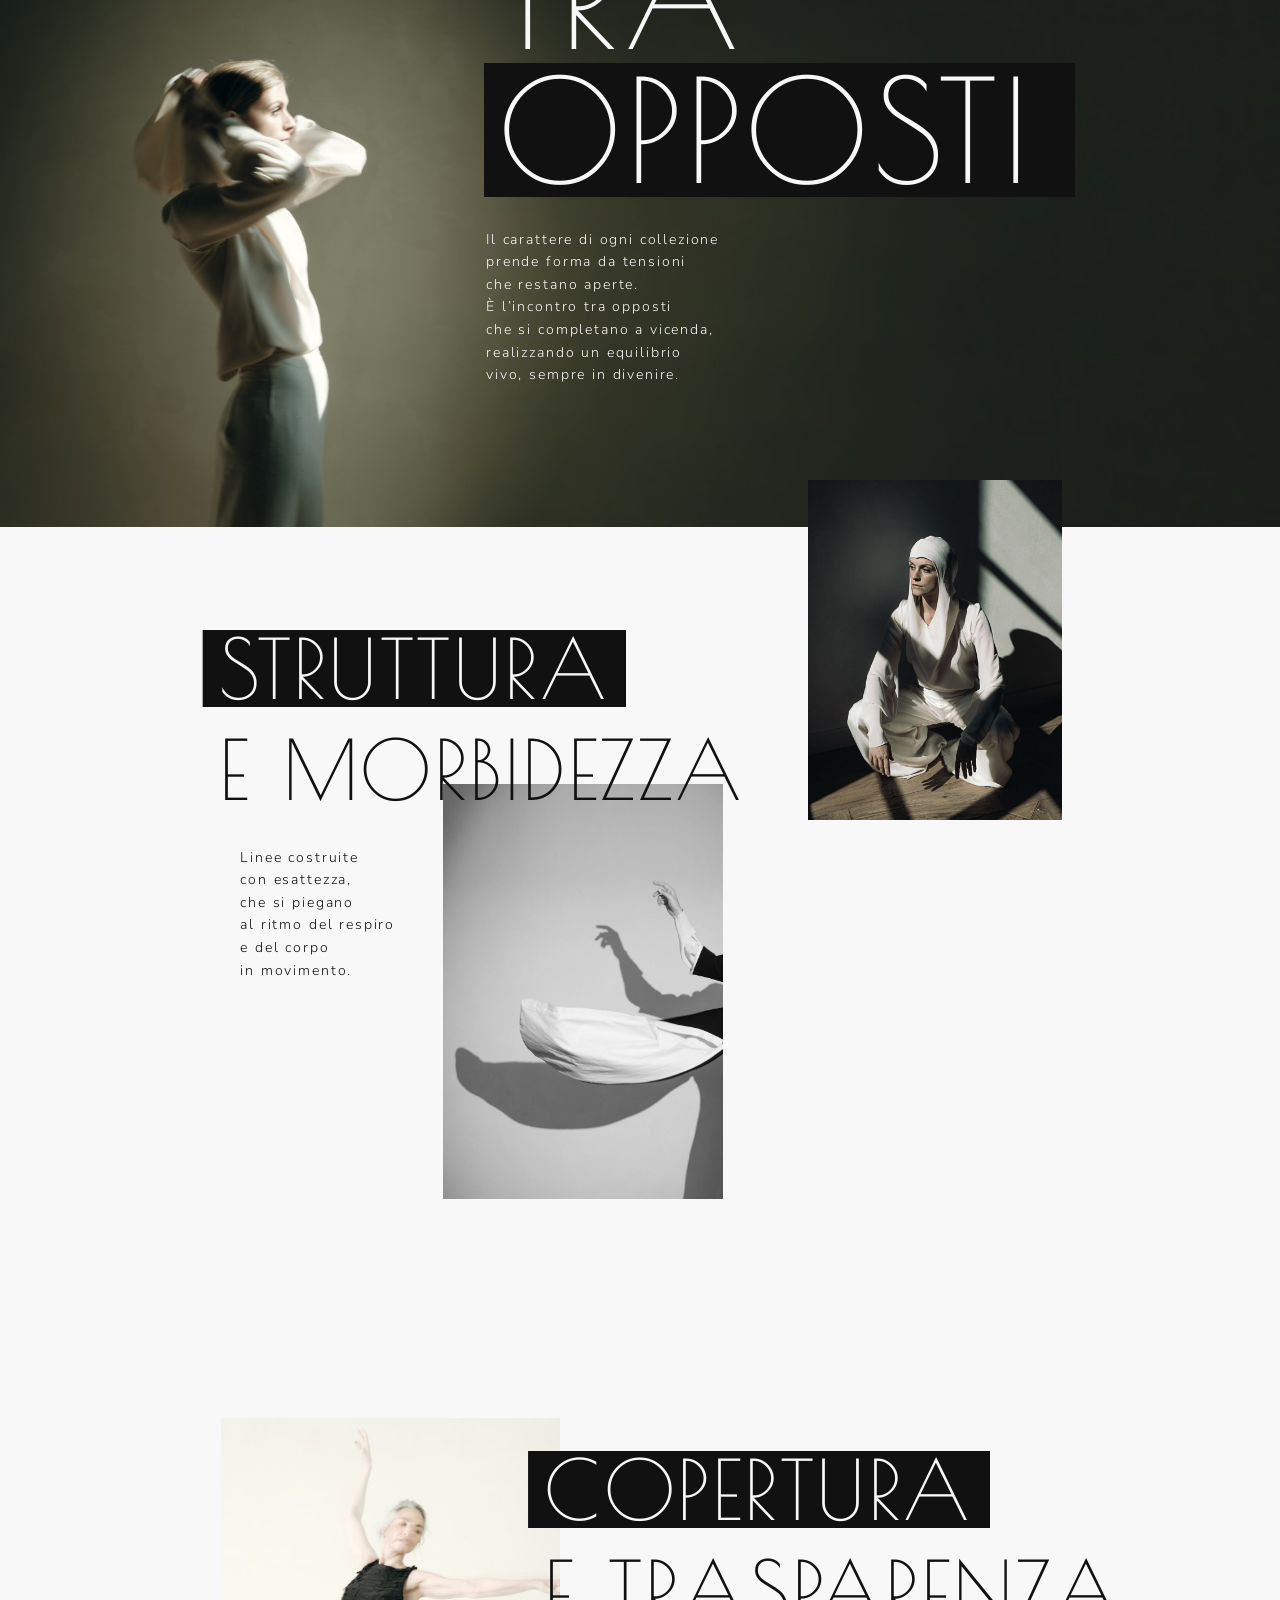
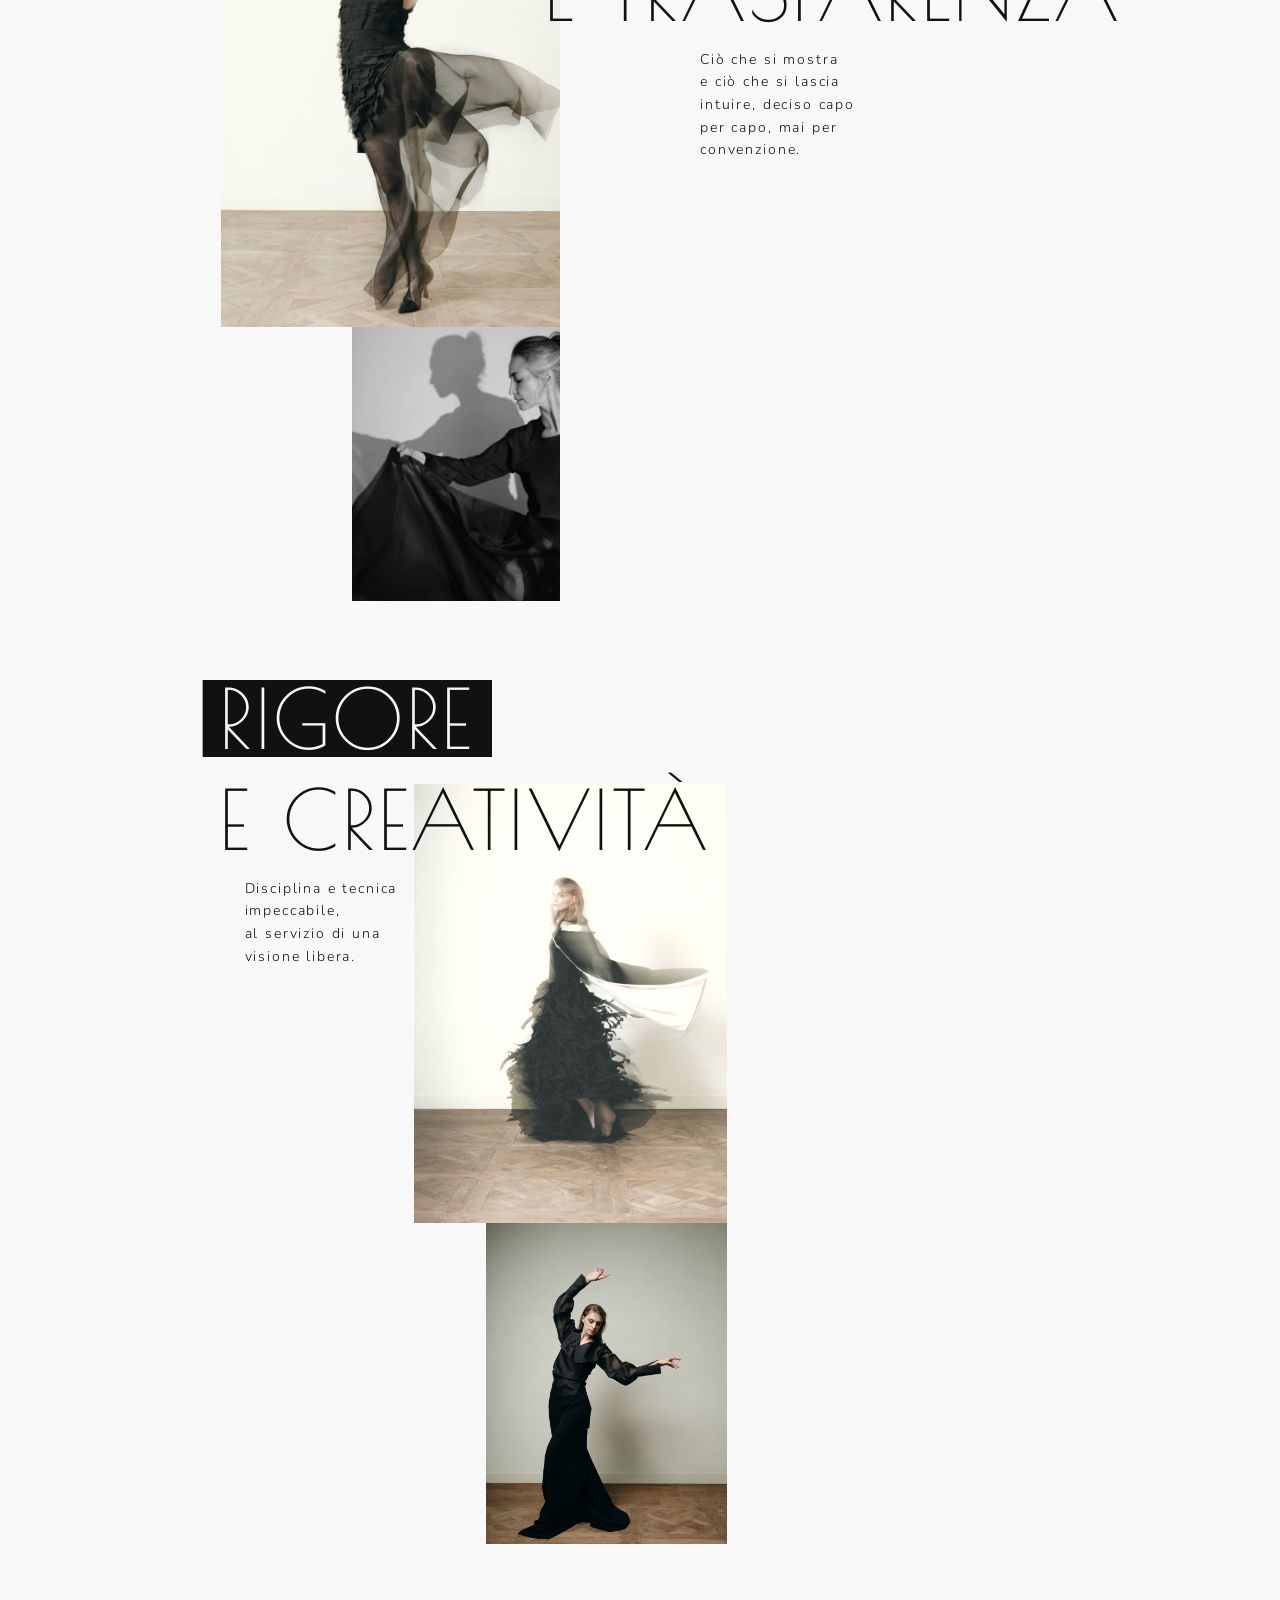
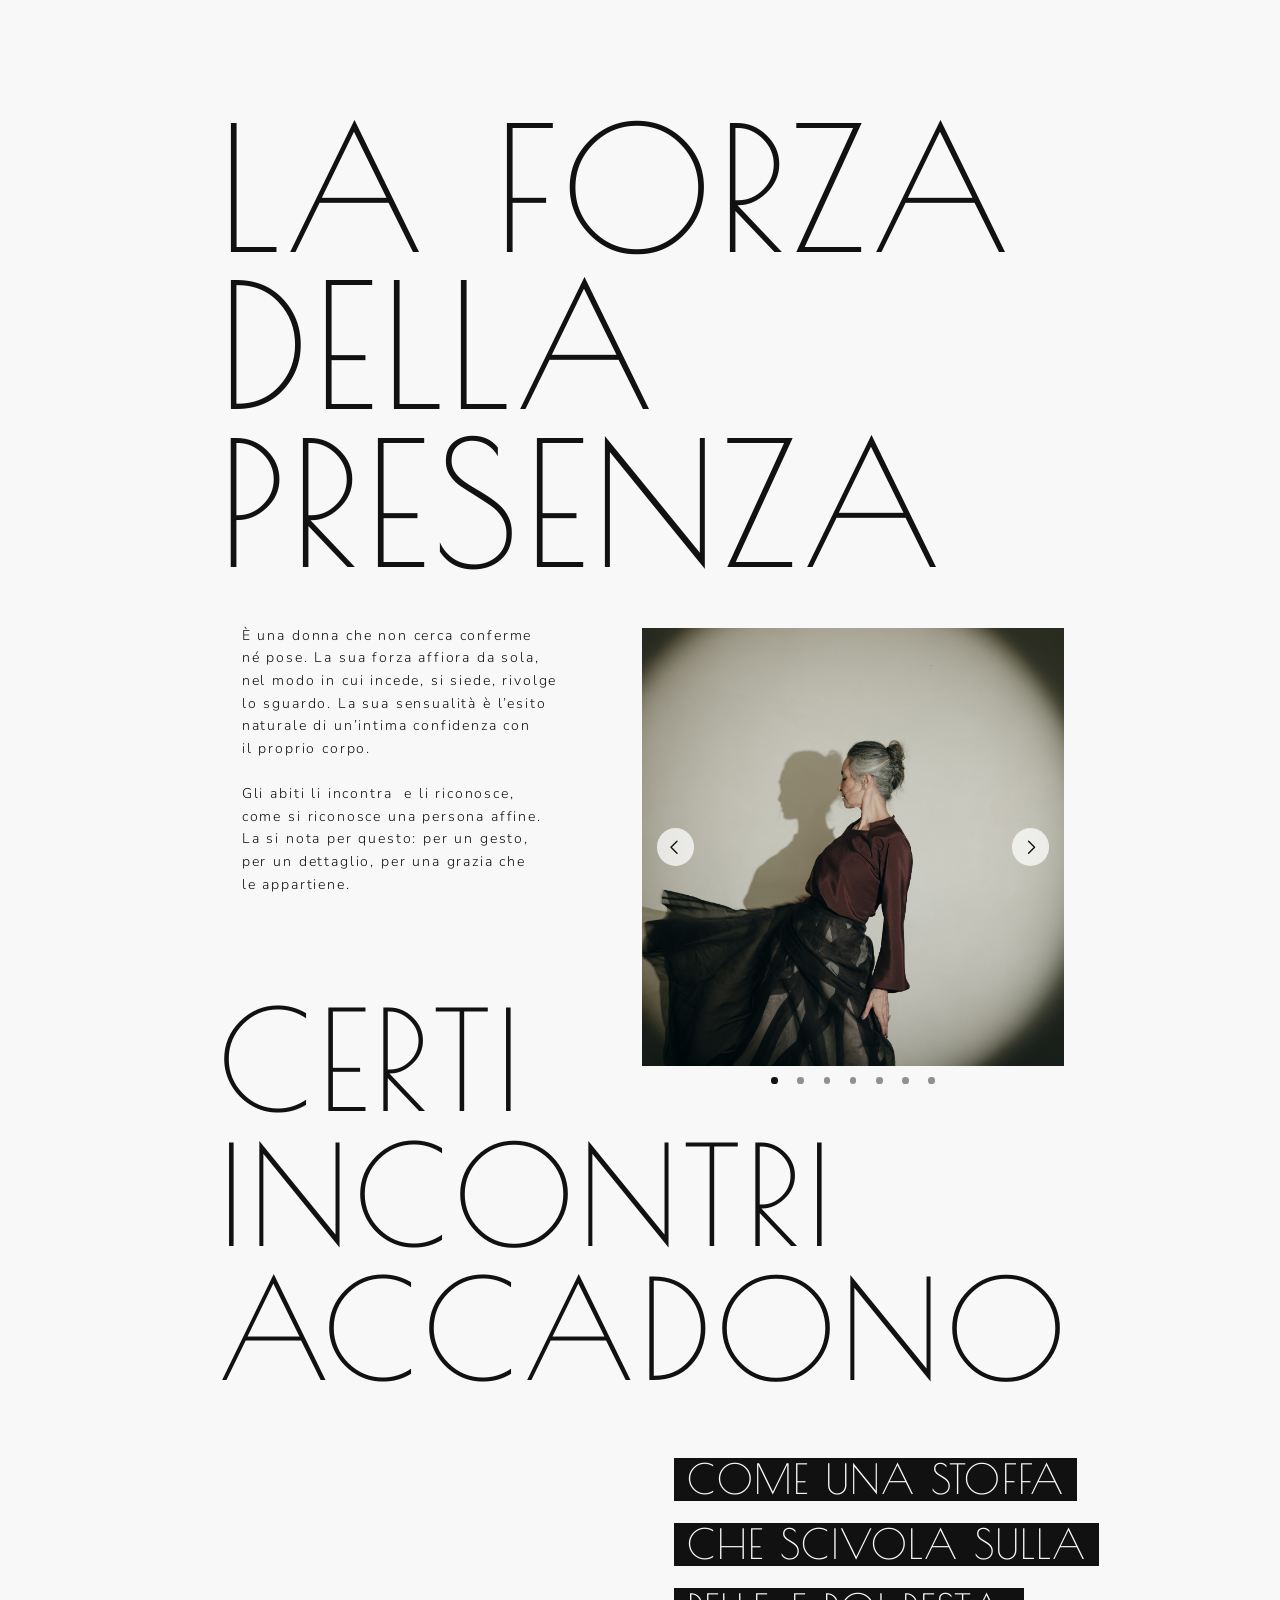
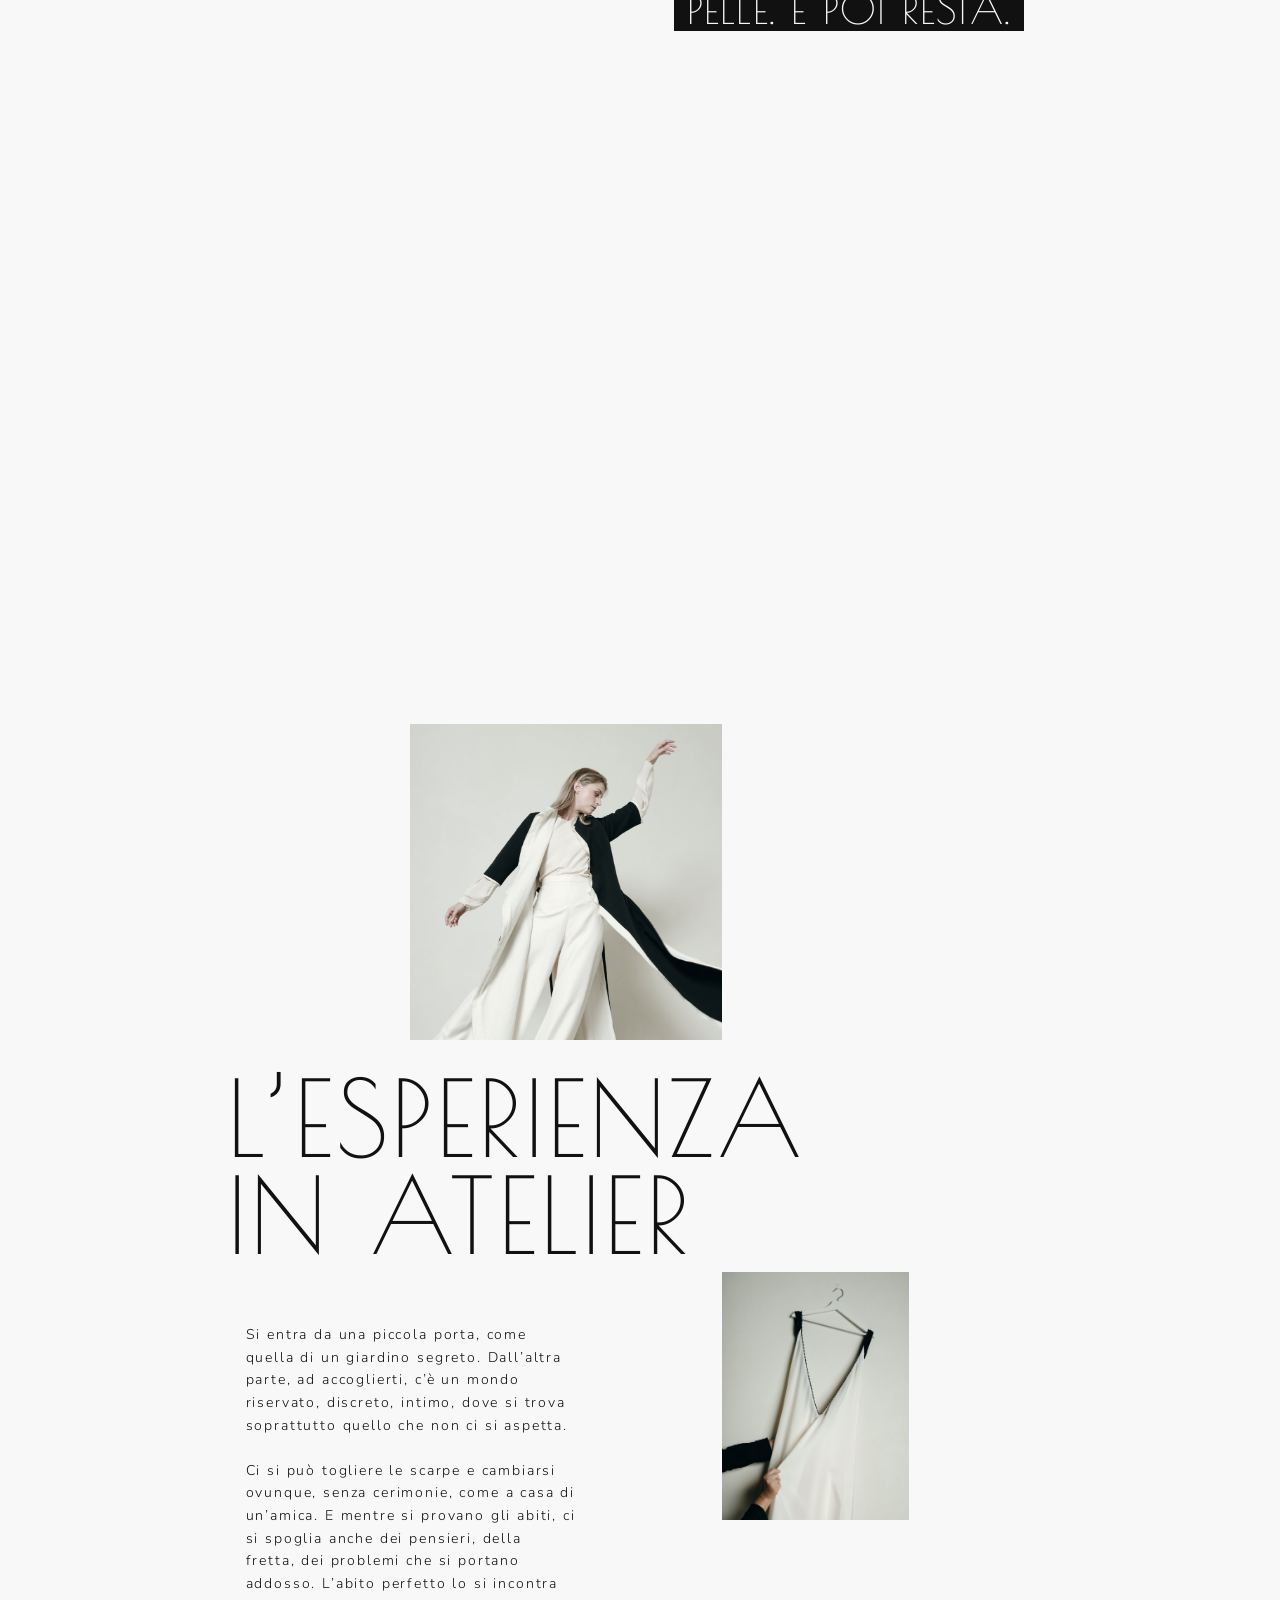
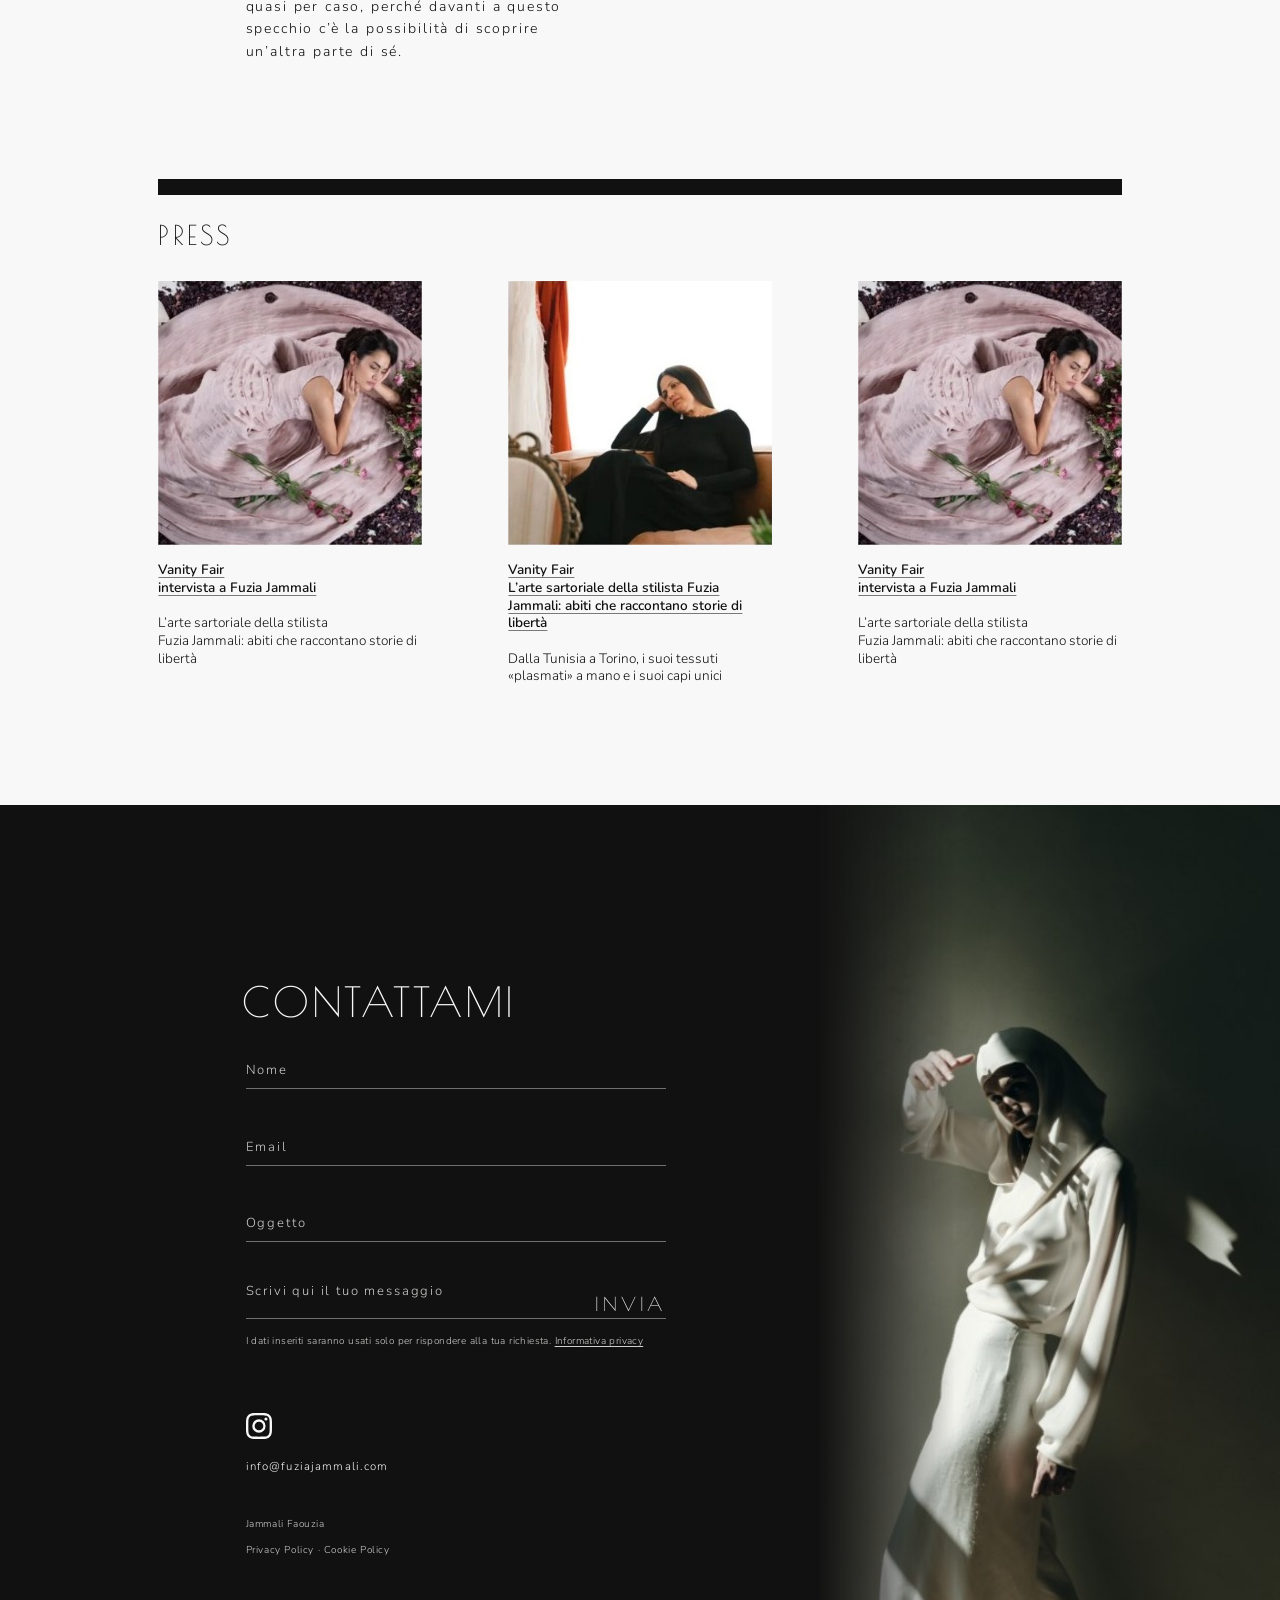
==== commit ac222c75: "SEO: titolo e descrizione, anteprima social, favicon, canonical/hreflang, dati strutturati, robots e" ====
--- a/index.html
+++ b/index.html
@@ -3,11 +3,28 @@
 <head>
   <meta charset="utf-8">
   <meta name="viewport" content="width=device-width, initial-scale=1">
-  <title data-i18n="meta.titolo">Fuzia Jammali</title>
-  <meta name="description" data-i18n-attr="content:meta.descrizione" content="Fuzia Jammali – atelier di moda: abiti costruiti sul tessuto e sul rapporto con il corpo della donna.">
+  <title data-i18n="meta.titolo">Fuzia Jammali – Fashion Designer &amp; Stylist a Torino</title>
+  <meta name="description" data-i18n-attr="content:meta.descrizione" content="Fuzia Jammali – fashion designer e stylist a Torino. Abiti costruiti sul tessuto e sul rapporto con il corpo della donna.">
+  <link rel="canonical" href="https://www.fuziajammali.com/" data-i18n-attr="href:meta.url">
+  <link rel="alternate" hreflang="it" href="https://www.fuziajammali.com/">
+  <link rel="alternate" hreflang="en" href="https://www.fuziajammali.com/en/">
+  <link rel="alternate" hreflang="x-default" href="https://www.fuziajammali.com/">
+  <meta property="og:type" content="website">
+  <meta property="og:site_name" content="Fuzia Jammali">
+  <meta property="og:locale" content="it_IT" data-i18n-attr="content:meta.locale">
+  <meta property="og:title" content="Fuzia Jammali – Fashion Designer &amp; Stylist a Torino" data-i18n-attr="content:meta.titolo">
+  <meta property="og:description" content="Fuzia Jammali – fashion designer e stylist a Torino. Abiti costruiti sul tessuto e sul rapporto con il corpo della donna." data-i18n-attr="content:meta.descrizione">
+  <meta property="og:url" content="https://www.fuziajammali.com/" data-i18n-attr="content:meta.url">
+  <meta property="og:image" content="https://www.fuziajammali.com/assets/img/og.jpg">
+  <meta property="og:image:width" content="1200">
+  <meta property="og:image:height" content="630">
+  <meta name="twitter:card" content="summary_large_image">
+  <script type="application/ld+json">{"@context":"https://schema.org","@type":"Organization","name":"Fuzia Jammali","alternateName":"Fuzia Jammali Fashion Designer","url":"https://www.fuziajammali.com/","logo":"https://www.fuziajammali.com/assets/img/icon-192.png","image":"https://www.fuziajammali.com/assets/img/og.jpg","description":"Fashion designer e stylist a Torino.","address":{"@type":"PostalAddress","addressLocality":"Torino","addressCountry":"IT"},"sameAs":["https://www.instagram.com/fuziajammaliofficial/"]}</script>
   <link rel="preload" href="assets/fonts/poiret-one-latin-400-normal.woff2" as="font" type="font/woff2" crossorigin>
   <link rel="preload" href="assets/fonts/nunito-latin-300-normal.woff2" as="font" type="font/woff2" crossorigin>
-  <link rel="icon" href="data:,">
+  <link rel="icon" href="assets/img/favicon-48.png" sizes="48x48" type="image/png">
+  <link rel="icon" href="assets/img/icon-192.png" sizes="192x192" type="image/png">
+  <link rel="apple-touch-icon" href="assets/img/apple-touch-icon.png">
   <link rel="stylesheet" href="css/style.css">
   <script>if(!matchMedia("(prefers-reduced-motion: reduce)").matches){document.documentElement.classList.add("js")}</script>
 </head>
@@ -76,8 +93,8 @@
   <section class="sec" id="visione" style="--u:calc(100cqw*var(--k)/769);--y0:18;--hh:1972;--mhh:2080">
     <div class="grp">
     <figure class="it" style="--x:503;--y:0;--w:180;--h:240;--mx:178;--my:240;--mw:140;--mh:187"><img src="assets/img/struttura-1.jpg" srcset="assets/img/struttura-1-900.jpg 900w, assets/img/struttura-1.jpg 1068w" sizes="(max-width:800px) 60vw, 33vw" loading="lazy" decoding="async" alt=""></figure>
-      <figure class="it" data-drift="0.05" style="--x:245;--y:215;--w:198;--h:293;--mx:24;--my:340;--mw:154;--mh:229"><img src="assets/img/struttura-2.jpg" srcset="assets/img/struttura-2-900.jpg 900w, assets/img/struttura-2.jpg 1303w" sizes="(max-width:800px) 60vw, 33vw" loading="lazy" decoding="async" alt=""></figure>
-      <figure class="it" data-drift="-0.05" style="--x:443;--y:240;--w:240;--h:360;--mx:178;--my:427;--mw:187;--mh:281"><img src="assets/img/struttura-3.jpg" srcset="assets/img/struttura-3-900.jpg 900w, assets/img/struttura-3.jpg 1485w" sizes="(max-width:800px) 60vw, 33vw" loading="lazy" decoding="async" alt=""></figure>
+      <figure class="it" data-drift="0.12" style="--x:245;--y:215;--w:198;--h:293;--mx:24;--my:340;--mw:154;--mh:229"><img src="assets/img/struttura-2.jpg" srcset="assets/img/struttura-2-900.jpg 900w, assets/img/struttura-2.jpg 1303w" sizes="(max-width:800px) 60vw, 33vw" loading="lazy" decoding="async" alt=""></figure>
+      <figure class="it" data-drift="-0.12" style="--x:443;--y:240;--w:240;--h:360;--mx:178;--my:427;--mw:187;--mh:281"><img src="assets/img/struttura-3.jpg" srcset="assets/img/struttura-3-900.jpg 900w, assets/img/struttura-3.jpg 1485w" sizes="(max-width:800px) 60vw, 33vw" loading="lazy" decoding="async" alt=""></figure>
     </div>
 
     <h2 class="it t t--box" style="--bp:.22em;--x:87;--y:106;--fs:58;--lh:66;--mx:24;--my:40;--mfs:46;--mlh:52">
@@ -91,7 +108,7 @@
     <div class="grp">
     <figure class="it" style="--x:88;--y:663;--w:240;--h:360;--mx:30;--my:968;--mw:151;--mh:226"><img src="assets/img/copertura-1.jpg" srcset="assets/img/copertura-1-900.jpg 900w, assets/img/copertura-1.jpg 1437w" sizes="(max-width:800px) 60vw, 33vw" loading="lazy" decoding="async" alt=""></figure>
       <figure class="it" style="--x:181;--y:1023;--w:147;--h:193;--mx:74;--my:1194;--mw:107;--mh:143"><img src="assets/img/copertura-2.jpg" srcset="assets/img/copertura-2-900.jpg 900w, assets/img/copertura-2.jpg 1500w" sizes="(max-width:800px) 60vw, 33vw" loading="lazy" decoding="async" alt=""></figure>
-      <figure class="it" data-drift="0.04" data-drift-x="-0.06" style="--x:328;--y:941;--w:186;--h:247;--mx:182;--my:1034;--mw:158;--mh:210"><img src="assets/img/copertura-3.jpg" srcset="assets/img/copertura-3-900.jpg 900w, assets/img/copertura-3.jpg 1497w" sizes="(max-width:800px) 60vw, 33vw" loading="lazy" decoding="async" alt=""></figure>
+      <figure class="it" data-drift="0.10" data-drift-x="-0.06" style="--x:328;--y:941;--w:186;--h:247;--mx:182;--my:1034;--mw:158;--mh:210"><img src="assets/img/copertura-3.jpg" srcset="assets/img/copertura-3-900.jpg 900w, assets/img/copertura-3.jpg 1497w" sizes="(max-width:800px) 60vw, 33vw" loading="lazy" decoding="async" alt=""></figure>
     </div>
 
     <h2 class="it t t--box" style="--bp:.22em;--x:317;--y:686;--fs:58;--lh:66;--mx:24;--my:770;--mfs:46;--mlh:52">
@@ -158,9 +175,9 @@
     </p>
 
     <div class="grp">
-    <figure class="it" data-drift="0.04" style="--x:168;--y:1192;--w:167;--h:169;--mx:24;--my:724;--mw:164;--mh:166"><img src="assets/img/atelier-1.jpg" srcset="assets/img/atelier-1-900.jpg 900w, assets/img/atelier-1.jpg 1997w" sizes="(max-width:800px) 60vw, 33vw" loading="lazy" decoding="async" alt=""></figure>
-      <figure class="it" data-drift="-0.07" data-drift-down="10" style="--x:335;--y:1270;--w:182;--h:215;--mx:188;--my:636;--mw:178;--mh:211"><img src="assets/img/atelier-2.jpg" srcset="assets/img/atelier-2-900.jpg 900w, assets/img/atelier-2.jpg 1473w" sizes="(max-width:800px) 60vw, 33vw" loading="lazy" decoding="async" alt="" style="object-position:left"></figure>
-      <figure class="it" data-drift="-0.07" data-drift-down="10" style="--x:335;--y:1485;--w:100;--h:133;--mx:188;--my:847;--mw:98;--mh:130"><img src="assets/img/atelier-3.jpg" srcset="assets/img/atelier-3-900.jpg 900w, assets/img/atelier-3.jpg 1413w" sizes="(max-width:800px) 60vw, 33vw" loading="lazy" decoding="async" alt=""></figure>
+    <figure class="it" data-drift="0.10" style="--x:168;--y:1192;--w:167;--h:169;--mx:24;--my:724;--mw:164;--mh:166"><img src="assets/img/atelier-1.jpg" srcset="assets/img/atelier-1-900.jpg 900w, assets/img/atelier-1.jpg 1997w" sizes="(max-width:800px) 60vw, 33vw" loading="lazy" decoding="async" alt=""></figure>
+      <figure class="it" data-drift="-0.16" data-drift-down="20" style="--x:335;--y:1270;--w:182;--h:215;--mx:188;--my:636;--mw:178;--mh:211"><img src="assets/img/atelier-2.jpg" srcset="assets/img/atelier-2-900.jpg 900w, assets/img/atelier-2.jpg 1473w" sizes="(max-width:800px) 60vw, 33vw" loading="lazy" decoding="async" alt="" style="object-position:left"></figure>
+      <figure class="it" data-drift="-0.16" data-drift-down="20" style="--x:335;--y:1485;--w:100;--h:133;--mx:188;--my:847;--mw:98;--mh:130"><img src="assets/img/atelier-3.jpg" srcset="assets/img/atelier-3-900.jpg 900w, assets/img/atelier-3.jpg 1413w" sizes="(max-width:800px) 60vw, 33vw" loading="lazy" decoding="async" alt=""></figure>
     </div>
 
     <h2 class="it t" style="--x:70;--y:1383;--fs:56;--lh:52;--mx:24;--my:1010;--mfs:56;--mlh:54">
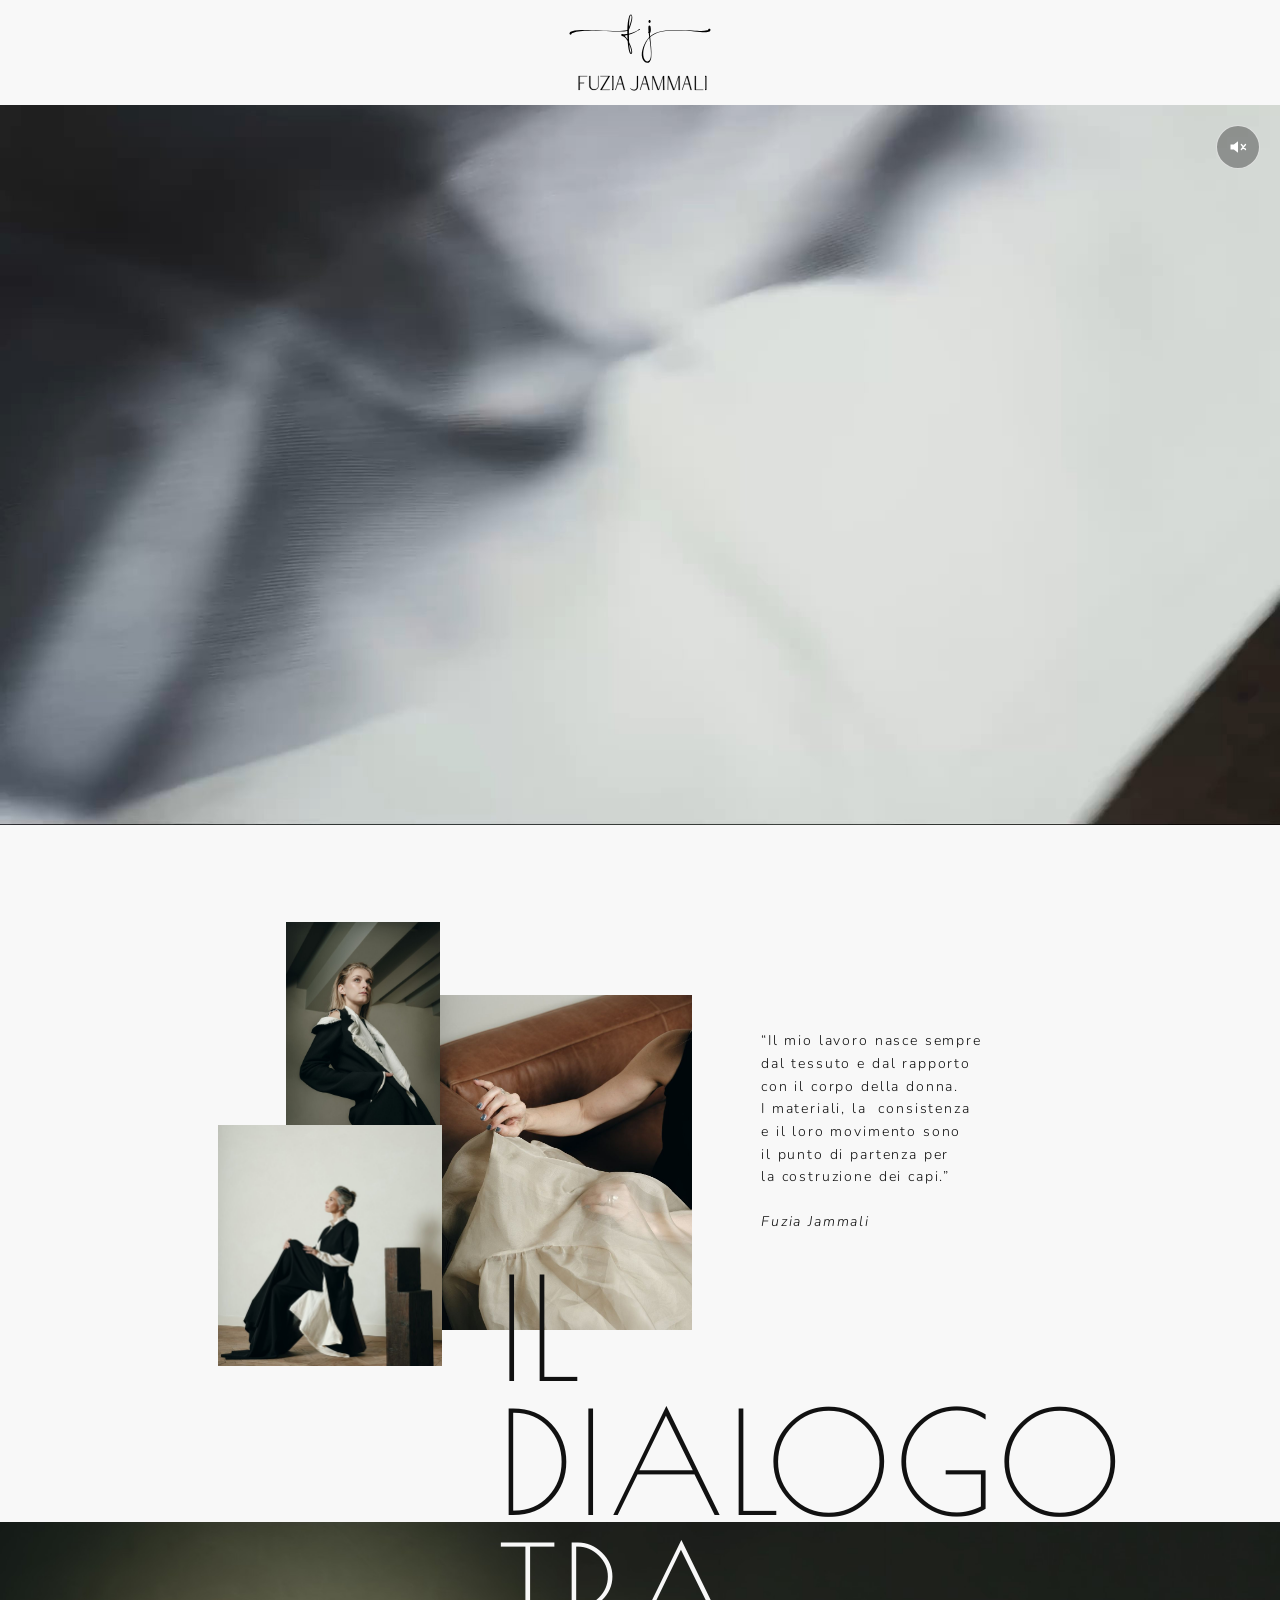
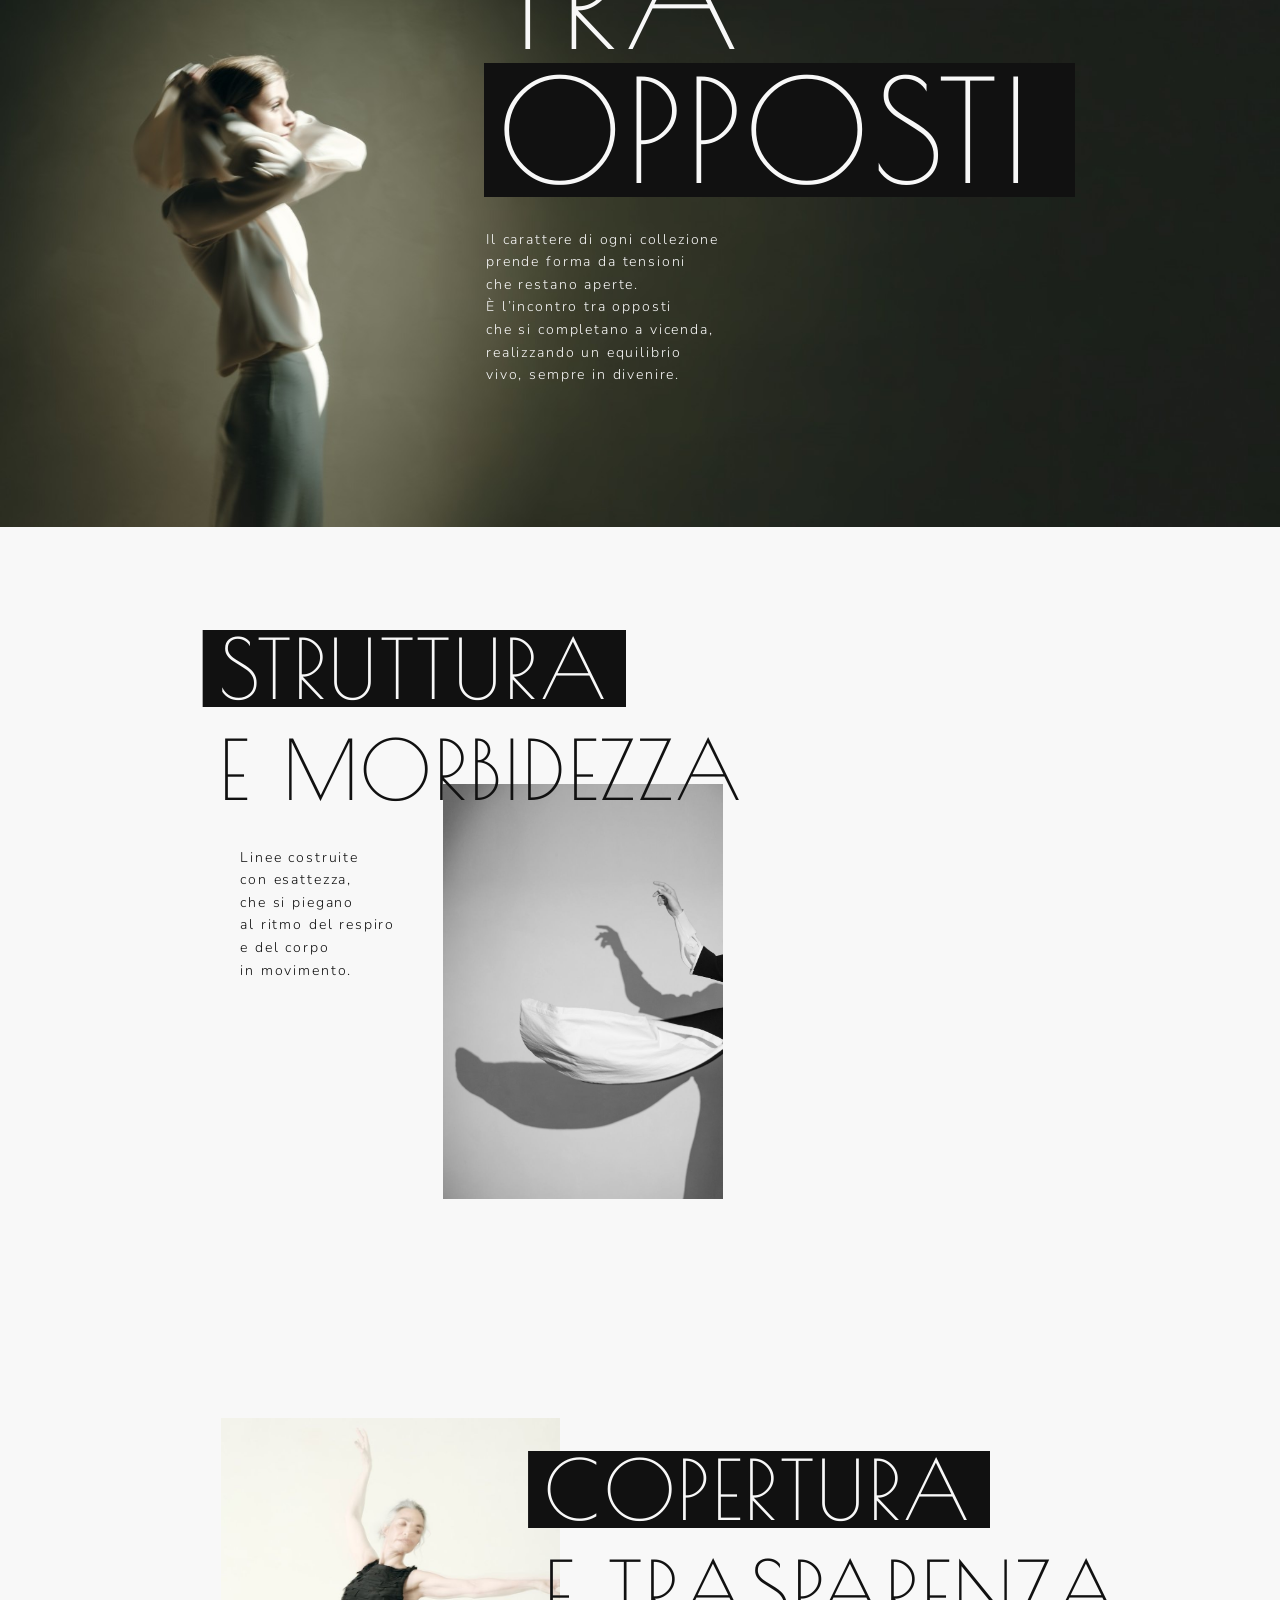
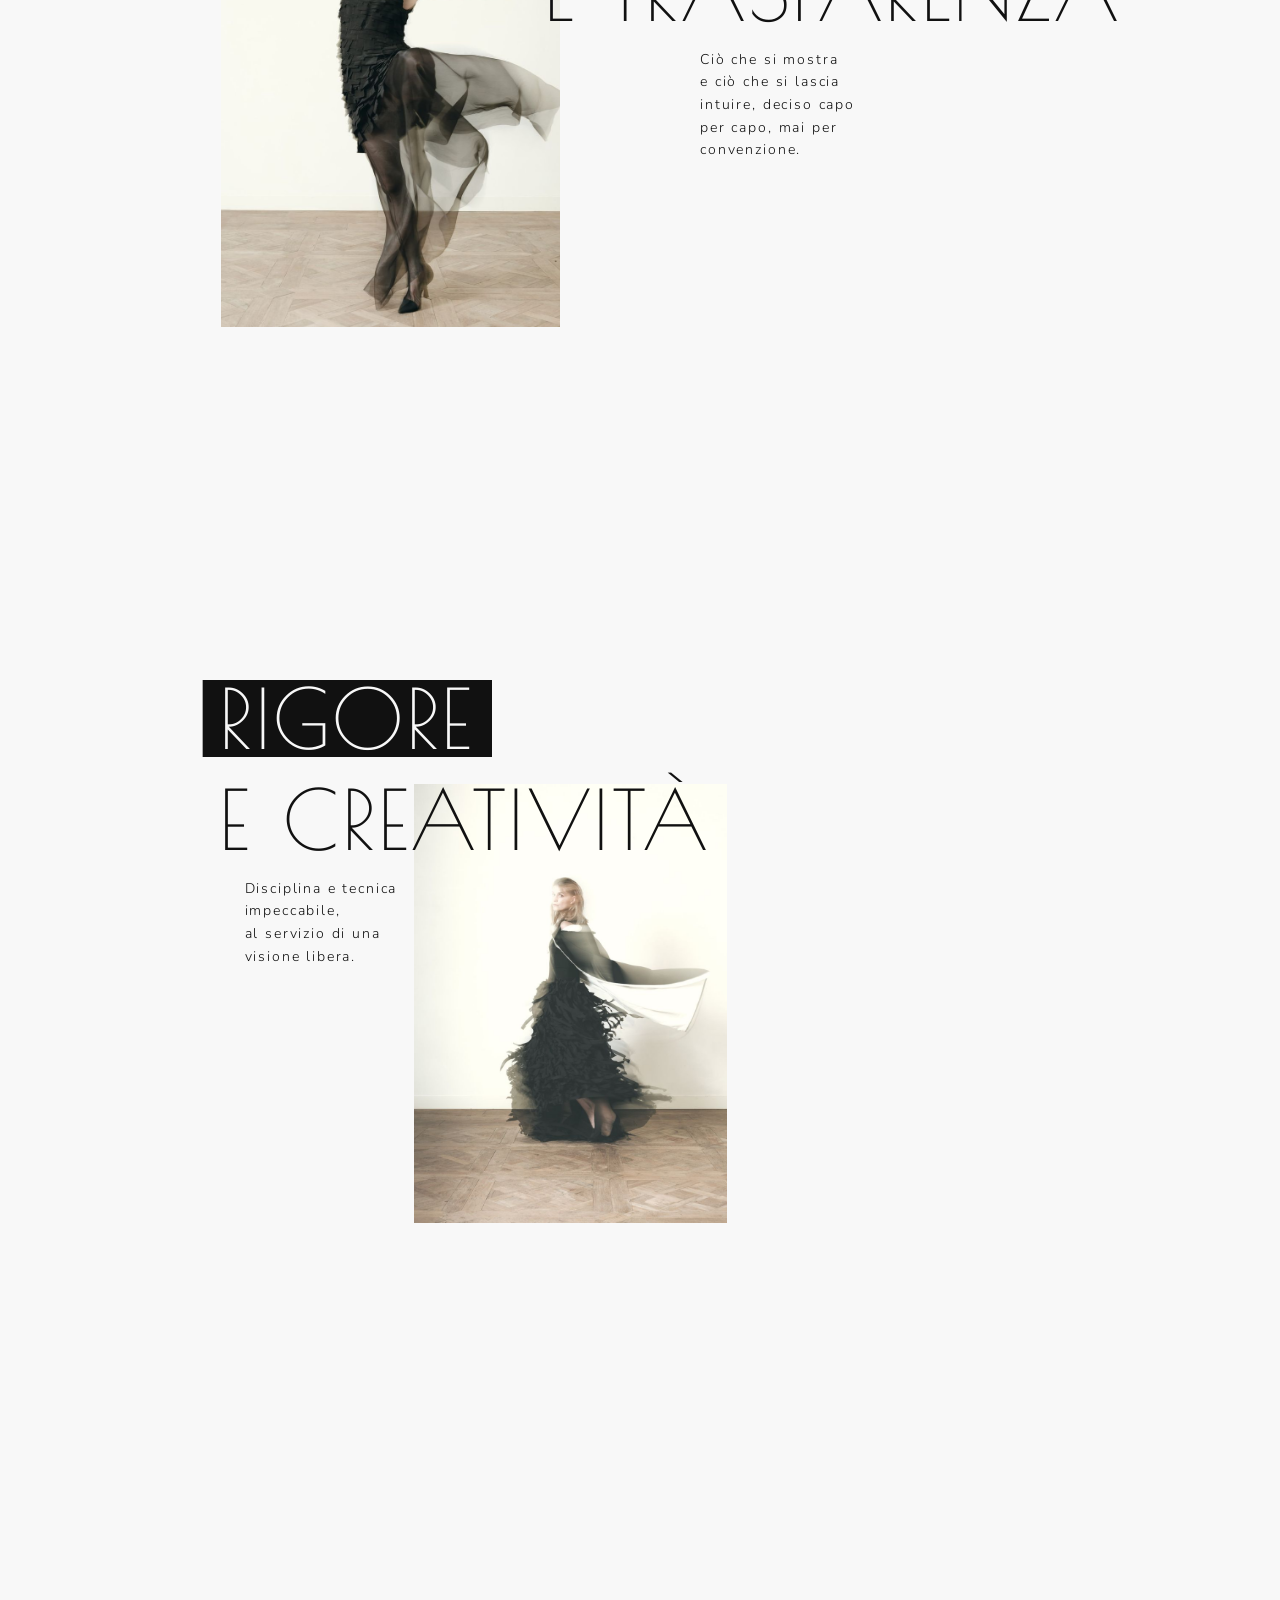
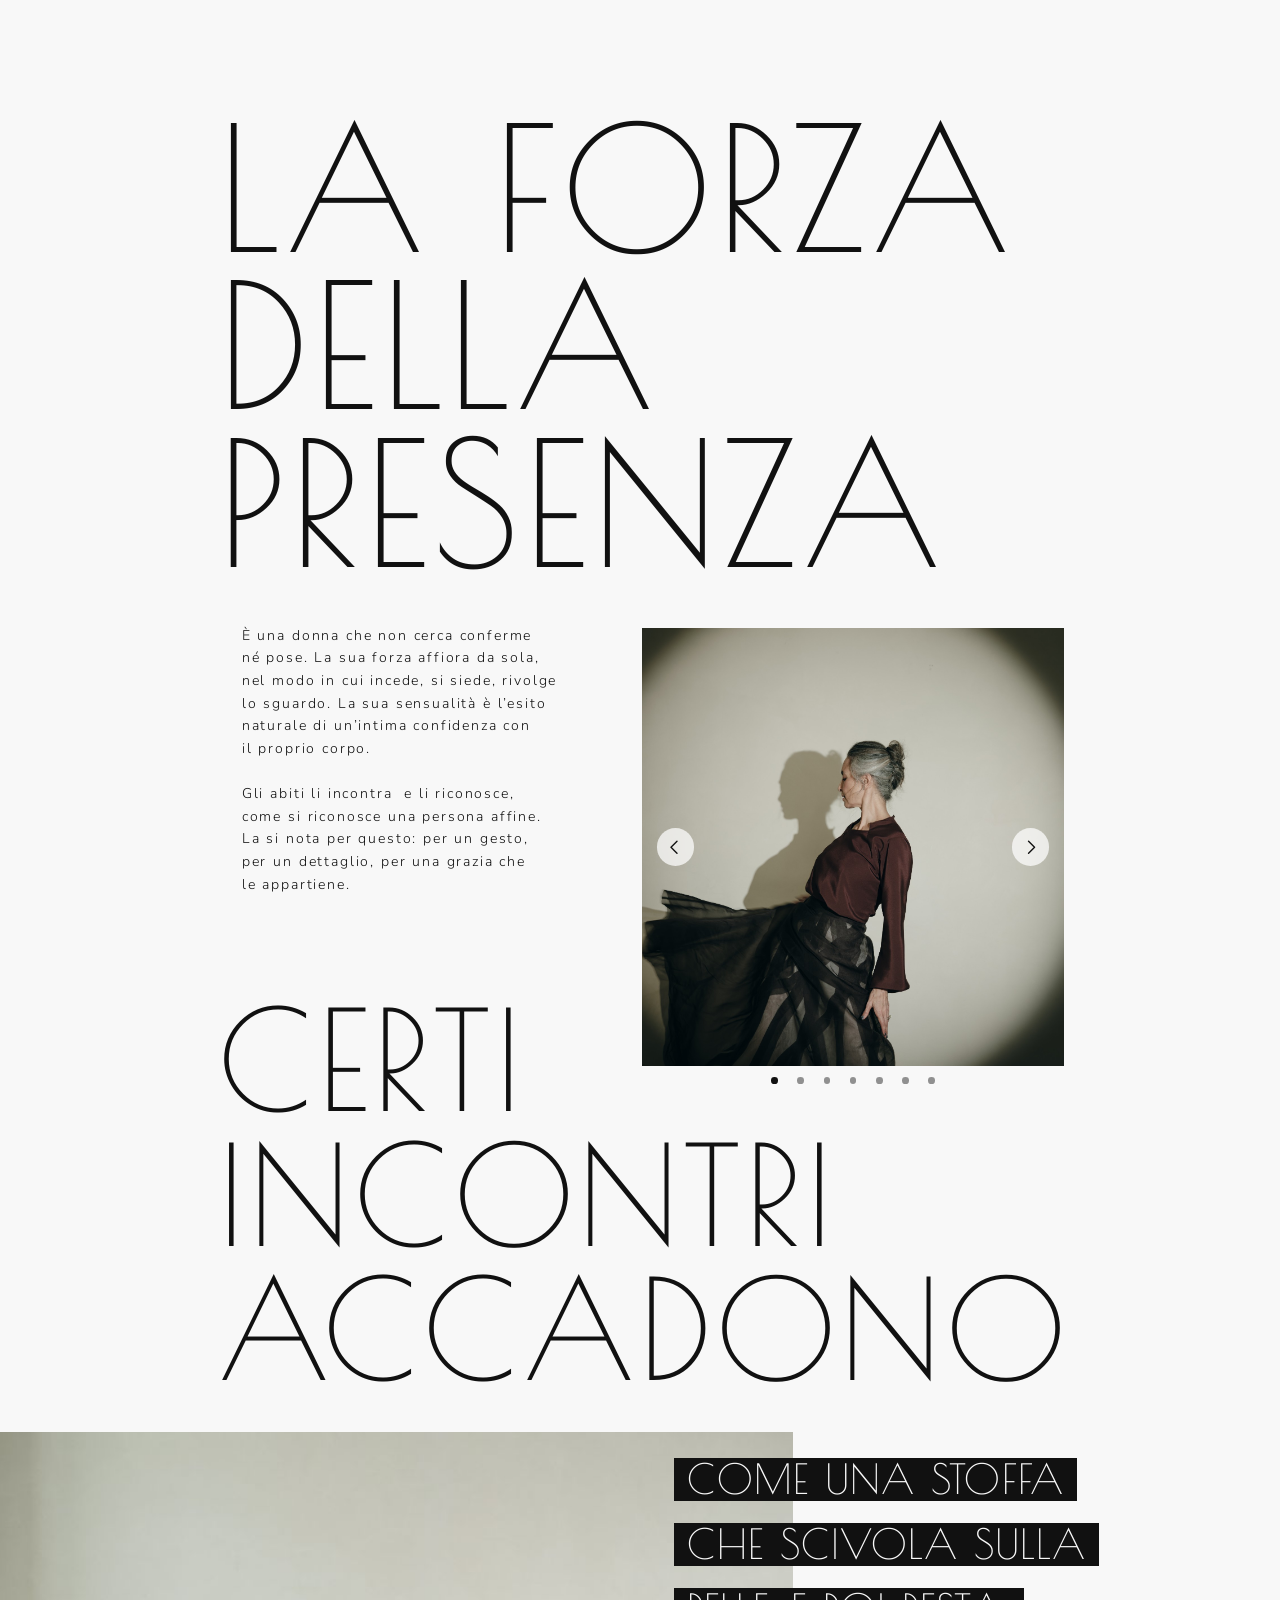
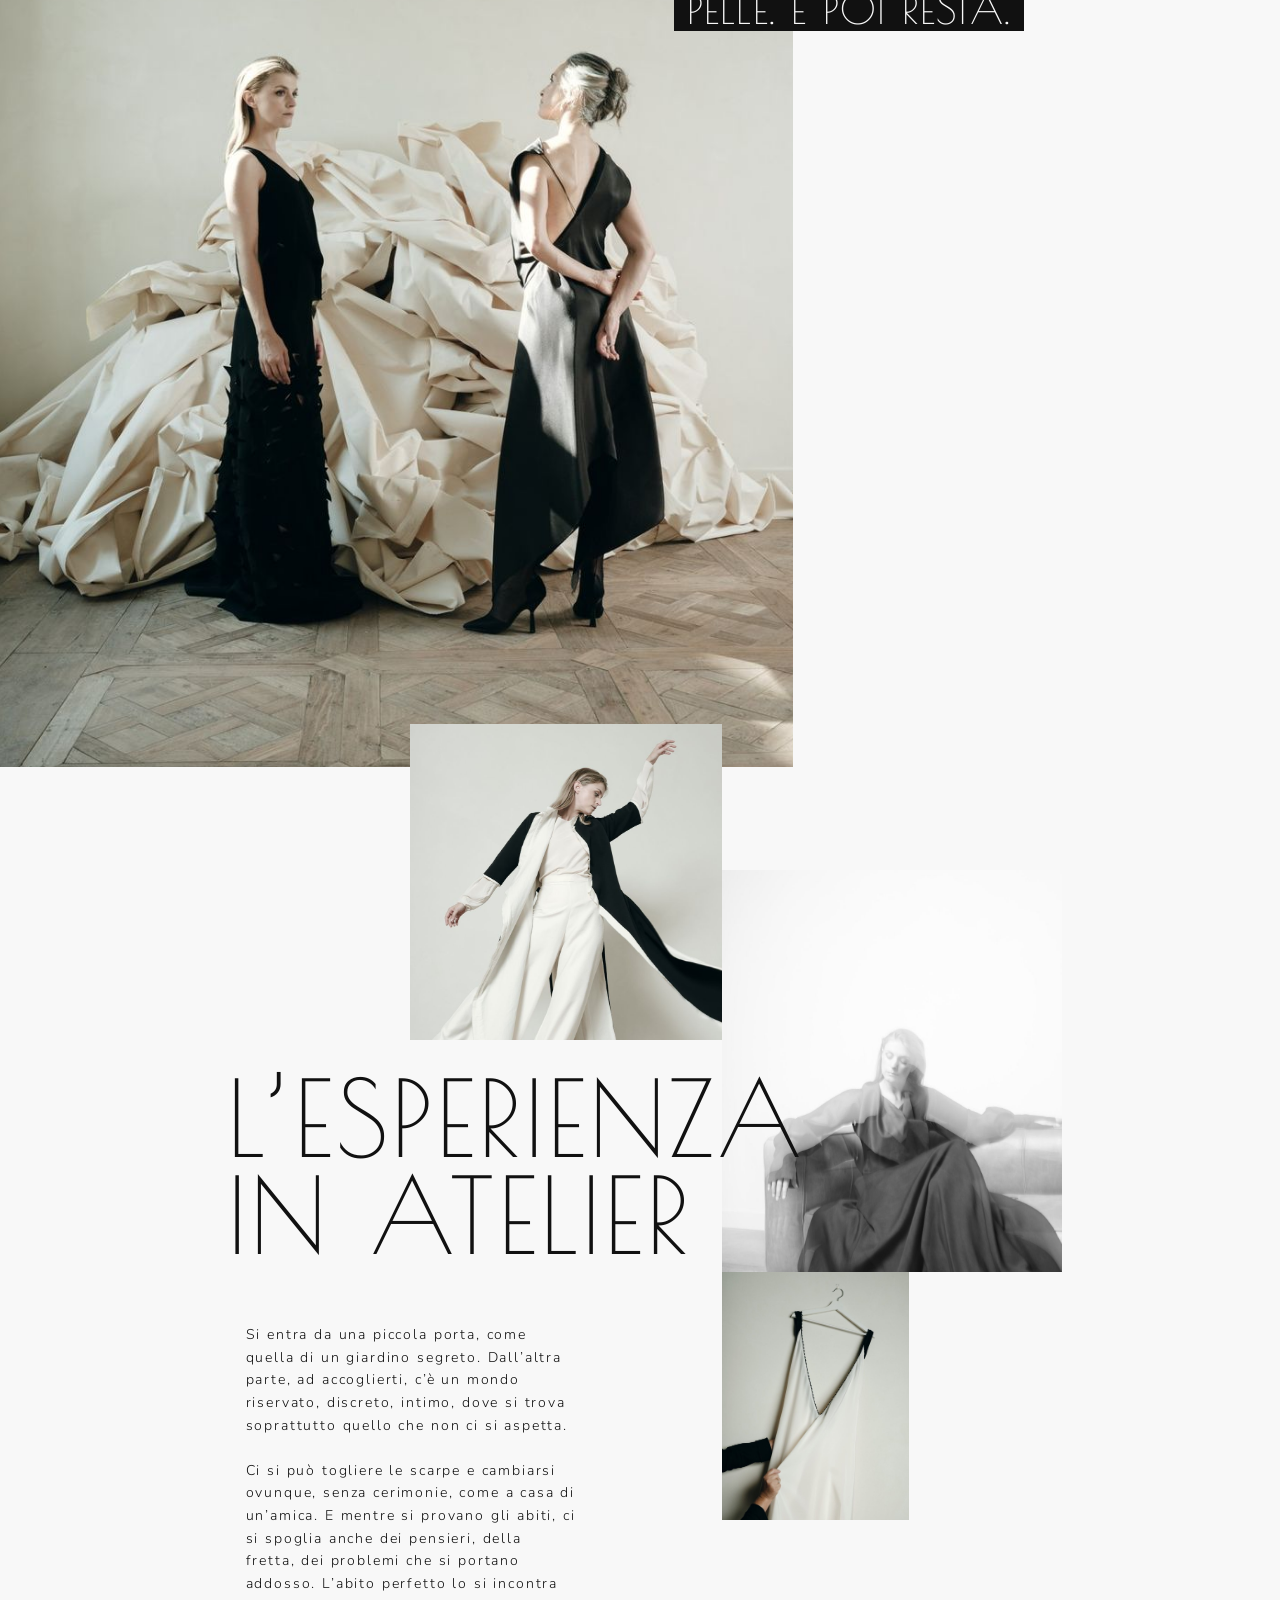
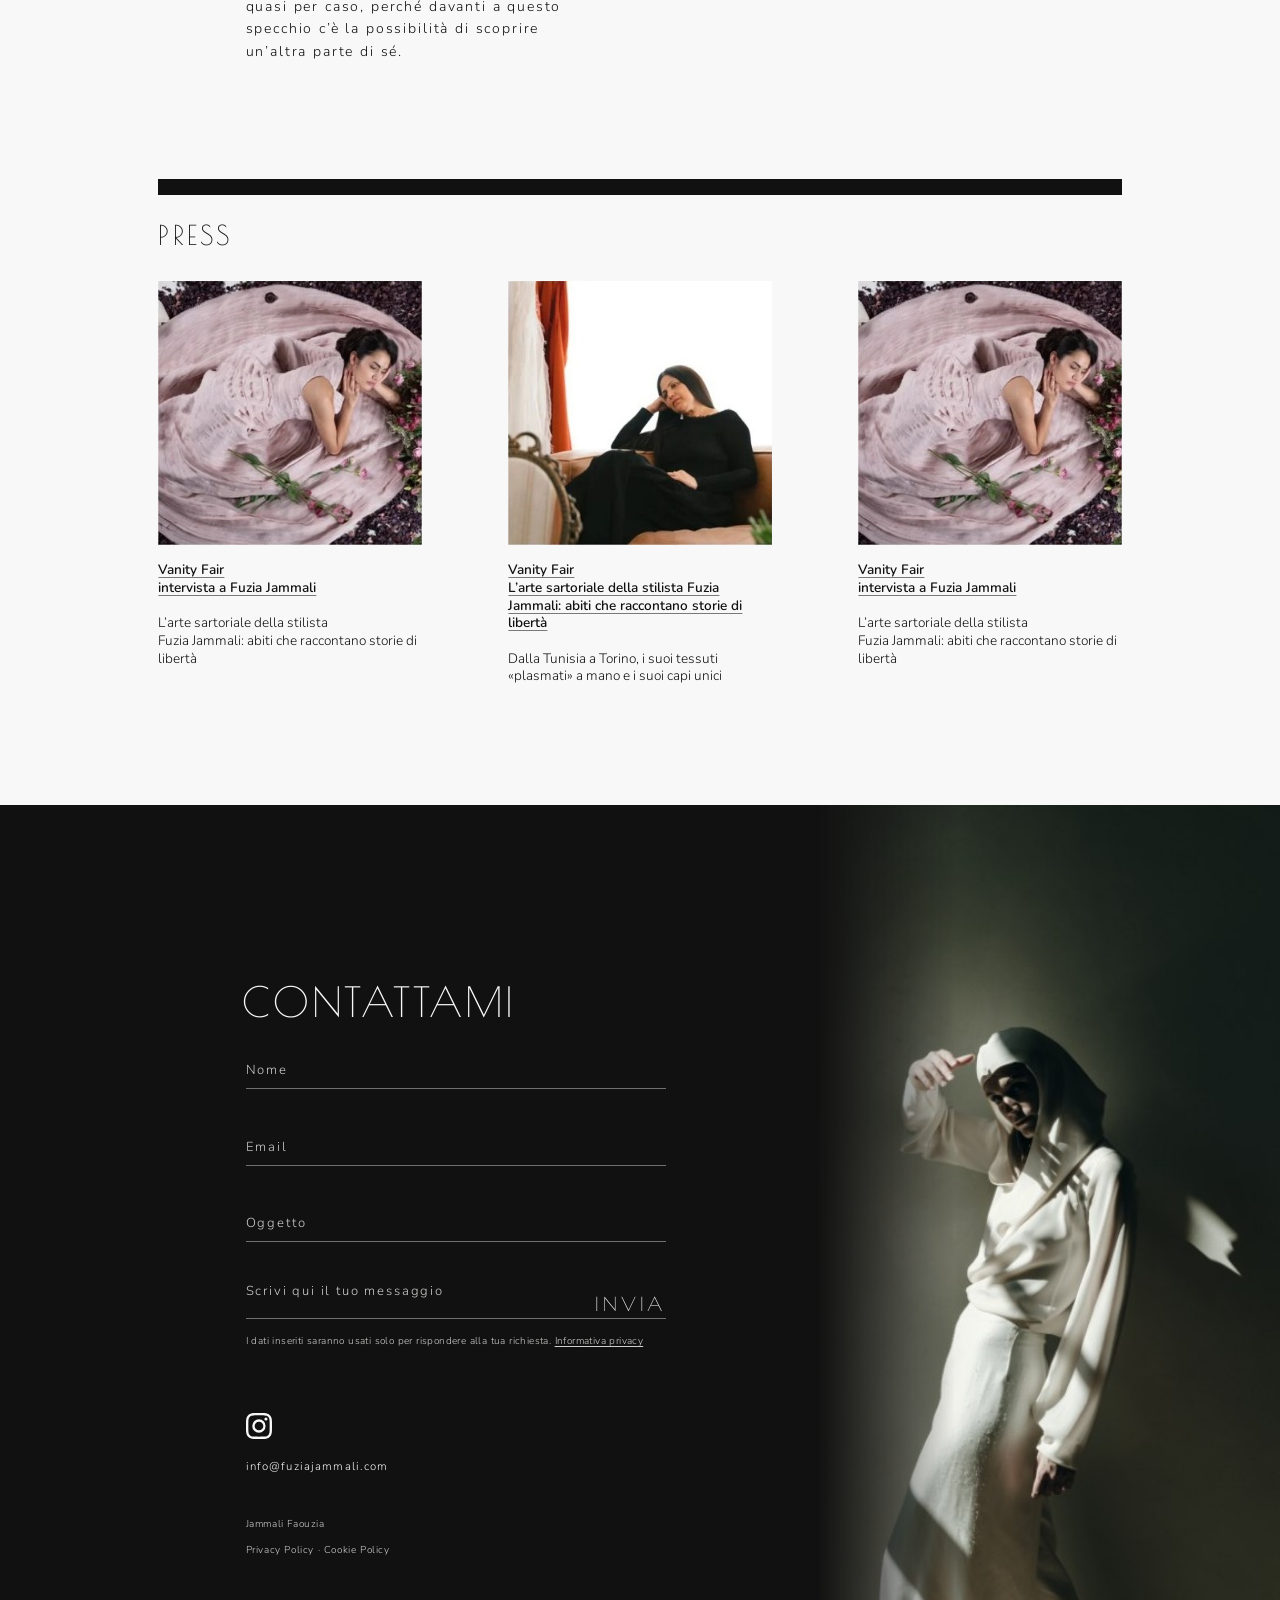
==== commit 75387d0a: "Merge pull request #52 from scriptdifau/seo-google SEO: come appare il sito su Google" ====
--- a/index.html
+++ b/index.html
@@ -93,8 +93,8 @@
   <section class="sec" id="visione" style="--u:calc(100cqw*var(--k)/769);--y0:18;--hh:1972;--mhh:2080">
     <div class="grp">
     <figure class="it" style="--x:503;--y:0;--w:180;--h:240;--mx:178;--my:240;--mw:140;--mh:187"><img src="assets/img/struttura-1.jpg" srcset="assets/img/struttura-1-900.jpg 900w, assets/img/struttura-1.jpg 1068w" sizes="(max-width:800px) 60vw, 33vw" loading="lazy" decoding="async" alt=""></figure>
-      <figure class="it" data-drift="0.12" style="--x:245;--y:215;--w:198;--h:293;--mx:24;--my:340;--mw:154;--mh:229"><img src="assets/img/struttura-2.jpg" srcset="assets/img/struttura-2-900.jpg 900w, assets/img/struttura-2.jpg 1303w" sizes="(max-width:800px) 60vw, 33vw" loading="lazy" decoding="async" alt=""></figure>
-      <figure class="it" data-drift="-0.12" style="--x:443;--y:240;--w:240;--h:360;--mx:178;--my:427;--mw:187;--mh:281"><img src="assets/img/struttura-3.jpg" srcset="assets/img/struttura-3-900.jpg 900w, assets/img/struttura-3.jpg 1485w" sizes="(max-width:800px) 60vw, 33vw" loading="lazy" decoding="async" alt=""></figure>
+      <figure class="it" data-drift="0.05" style="--x:245;--y:215;--w:198;--h:293;--mx:24;--my:340;--mw:154;--mh:229"><img src="assets/img/struttura-2.jpg" srcset="assets/img/struttura-2-900.jpg 900w, assets/img/struttura-2.jpg 1303w" sizes="(max-width:800px) 60vw, 33vw" loading="lazy" decoding="async" alt=""></figure>
+      <figure class="it" data-drift="-0.05" style="--x:443;--y:240;--w:240;--h:360;--mx:178;--my:427;--mw:187;--mh:281"><img src="assets/img/struttura-3.jpg" srcset="assets/img/struttura-3-900.jpg 900w, assets/img/struttura-3.jpg 1485w" sizes="(max-width:800px) 60vw, 33vw" loading="lazy" decoding="async" alt=""></figure>
     </div>
 
     <h2 class="it t t--box" style="--bp:.22em;--x:87;--y:106;--fs:58;--lh:66;--mx:24;--my:40;--mfs:46;--mlh:52">
@@ -108,7 +108,7 @@
     <div class="grp">
     <figure class="it" style="--x:88;--y:663;--w:240;--h:360;--mx:30;--my:968;--mw:151;--mh:226"><img src="assets/img/copertura-1.jpg" srcset="assets/img/copertura-1-900.jpg 900w, assets/img/copertura-1.jpg 1437w" sizes="(max-width:800px) 60vw, 33vw" loading="lazy" decoding="async" alt=""></figure>
       <figure class="it" style="--x:181;--y:1023;--w:147;--h:193;--mx:74;--my:1194;--mw:107;--mh:143"><img src="assets/img/copertura-2.jpg" srcset="assets/img/copertura-2-900.jpg 900w, assets/img/copertura-2.jpg 1500w" sizes="(max-width:800px) 60vw, 33vw" loading="lazy" decoding="async" alt=""></figure>
-      <figure class="it" data-drift="0.10" data-drift-x="-0.06" style="--x:328;--y:941;--w:186;--h:247;--mx:182;--my:1034;--mw:158;--mh:210"><img src="assets/img/copertura-3.jpg" srcset="assets/img/copertura-3-900.jpg 900w, assets/img/copertura-3.jpg 1497w" sizes="(max-width:800px) 60vw, 33vw" loading="lazy" decoding="async" alt=""></figure>
+      <figure class="it" data-drift="0.04" data-drift-x="-0.06" style="--x:328;--y:941;--w:186;--h:247;--mx:182;--my:1034;--mw:158;--mh:210"><img src="assets/img/copertura-3.jpg" srcset="assets/img/copertura-3-900.jpg 900w, assets/img/copertura-3.jpg 1497w" sizes="(max-width:800px) 60vw, 33vw" loading="lazy" decoding="async" alt=""></figure>
     </div>
 
     <h2 class="it t t--box" style="--bp:.22em;--x:317;--y:686;--fs:58;--lh:66;--mx:24;--my:770;--mfs:46;--mlh:52">
@@ -175,9 +175,9 @@
     </p>
 
     <div class="grp">
-    <figure class="it" data-drift="0.10" style="--x:168;--y:1192;--w:167;--h:169;--mx:24;--my:724;--mw:164;--mh:166"><img src="assets/img/atelier-1.jpg" srcset="assets/img/atelier-1-900.jpg 900w, assets/img/atelier-1.jpg 1997w" sizes="(max-width:800px) 60vw, 33vw" loading="lazy" decoding="async" alt=""></figure>
-      <figure class="it" data-drift="-0.16" data-drift-down="20" style="--x:335;--y:1270;--w:182;--h:215;--mx:188;--my:636;--mw:178;--mh:211"><img src="assets/img/atelier-2.jpg" srcset="assets/img/atelier-2-900.jpg 900w, assets/img/atelier-2.jpg 1473w" sizes="(max-width:800px) 60vw, 33vw" loading="lazy" decoding="async" alt="" style="object-position:left"></figure>
-      <figure class="it" data-drift="-0.16" data-drift-down="20" style="--x:335;--y:1485;--w:100;--h:133;--mx:188;--my:847;--mw:98;--mh:130"><img src="assets/img/atelier-3.jpg" srcset="assets/img/atelier-3-900.jpg 900w, assets/img/atelier-3.jpg 1413w" sizes="(max-width:800px) 60vw, 33vw" loading="lazy" decoding="async" alt=""></figure>
+    <figure class="it" data-drift="0.04" style="--x:168;--y:1192;--w:167;--h:169;--mx:24;--my:724;--mw:164;--mh:166"><img src="assets/img/atelier-1.jpg" srcset="assets/img/atelier-1-900.jpg 900w, assets/img/atelier-1.jpg 1997w" sizes="(max-width:800px) 60vw, 33vw" loading="lazy" decoding="async" alt=""></figure>
+      <figure class="it" data-drift="-0.07" data-drift-down="10" style="--x:335;--y:1270;--w:182;--h:215;--mx:188;--my:636;--mw:178;--mh:211"><img src="assets/img/atelier-2.jpg" srcset="assets/img/atelier-2-900.jpg 900w, assets/img/atelier-2.jpg 1473w" sizes="(max-width:800px) 60vw, 33vw" loading="lazy" decoding="async" alt="" style="object-position:left"></figure>
+      <figure class="it" data-drift="-0.07" data-drift-down="10" style="--x:335;--y:1485;--w:100;--h:133;--mx:188;--my:847;--mw:98;--mh:130"><img src="assets/img/atelier-3.jpg" srcset="assets/img/atelier-3-900.jpg 900w, assets/img/atelier-3.jpg 1413w" sizes="(max-width:800px) 60vw, 33vw" loading="lazy" decoding="async" alt=""></figure>
     </div>
 
     <h2 class="it t" style="--x:70;--y:1383;--fs:56;--lh:52;--mx:24;--my:1010;--mfs:56;--mlh:54">
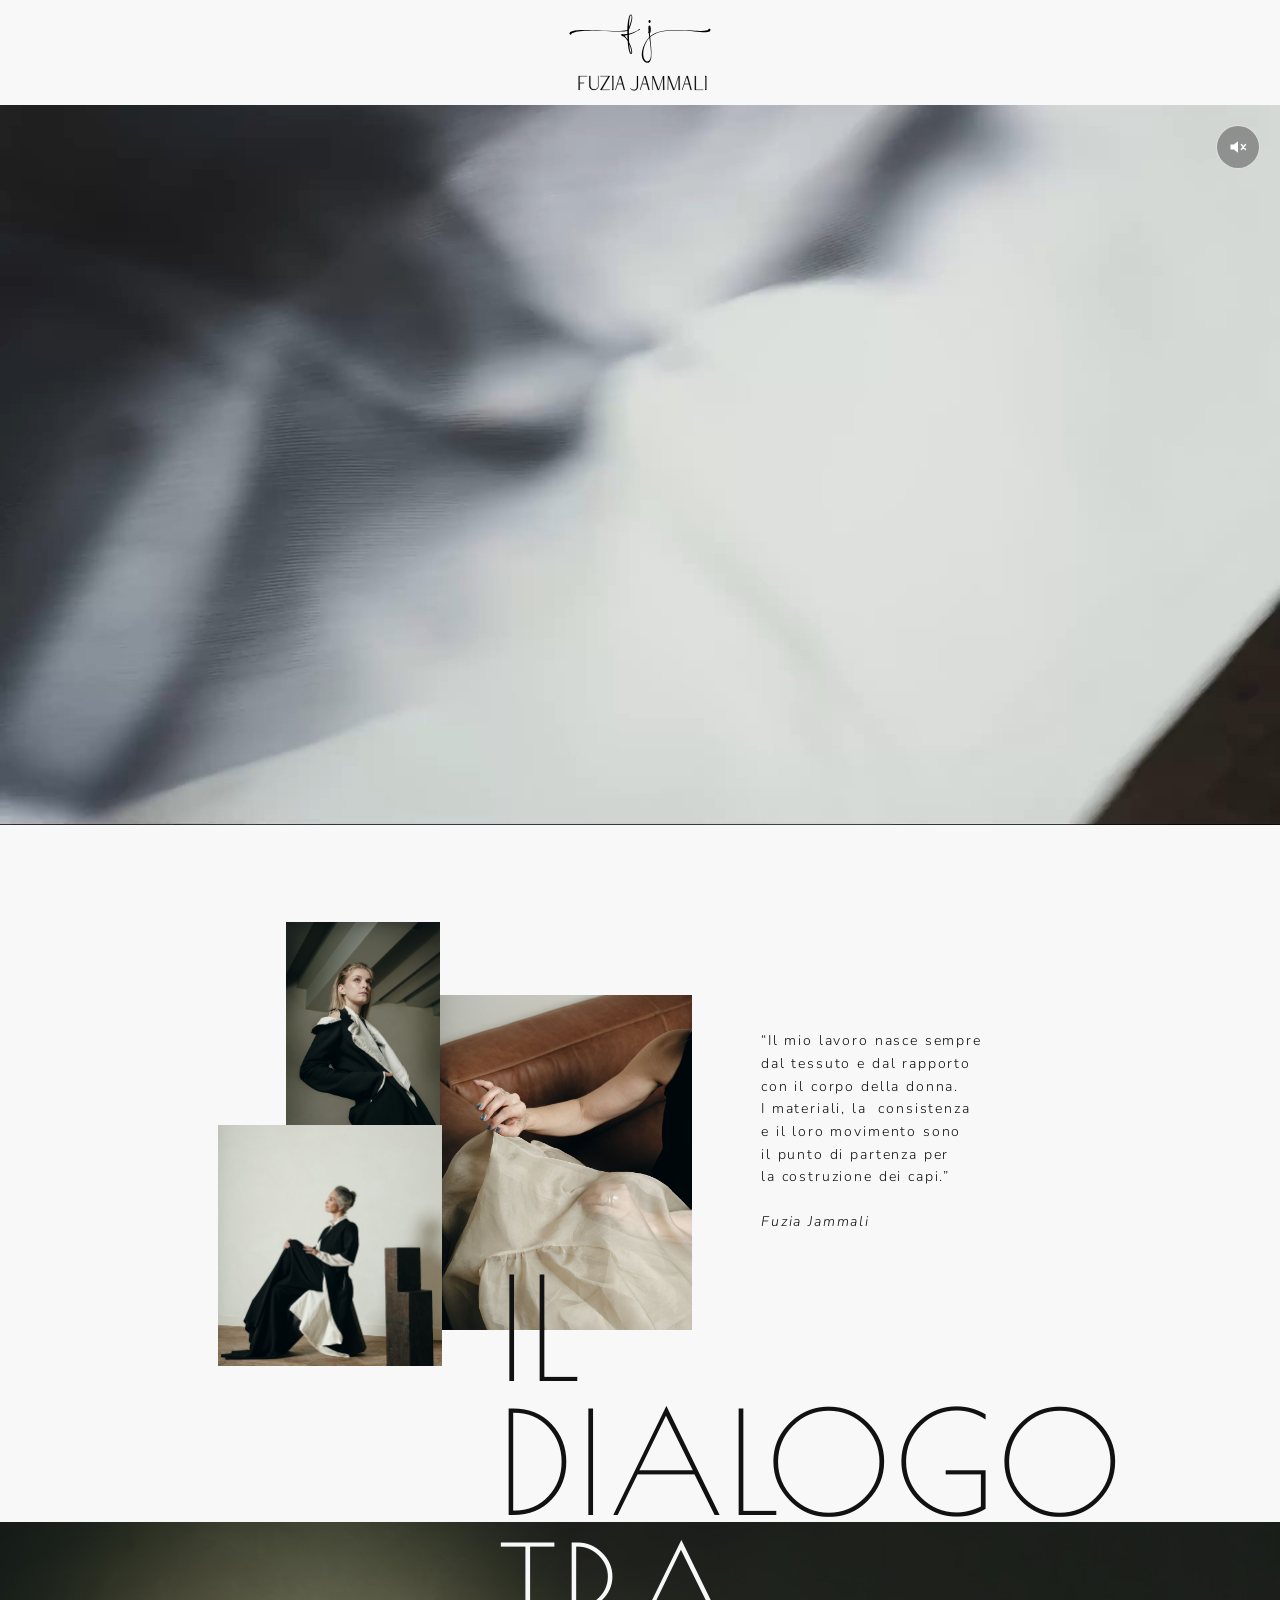
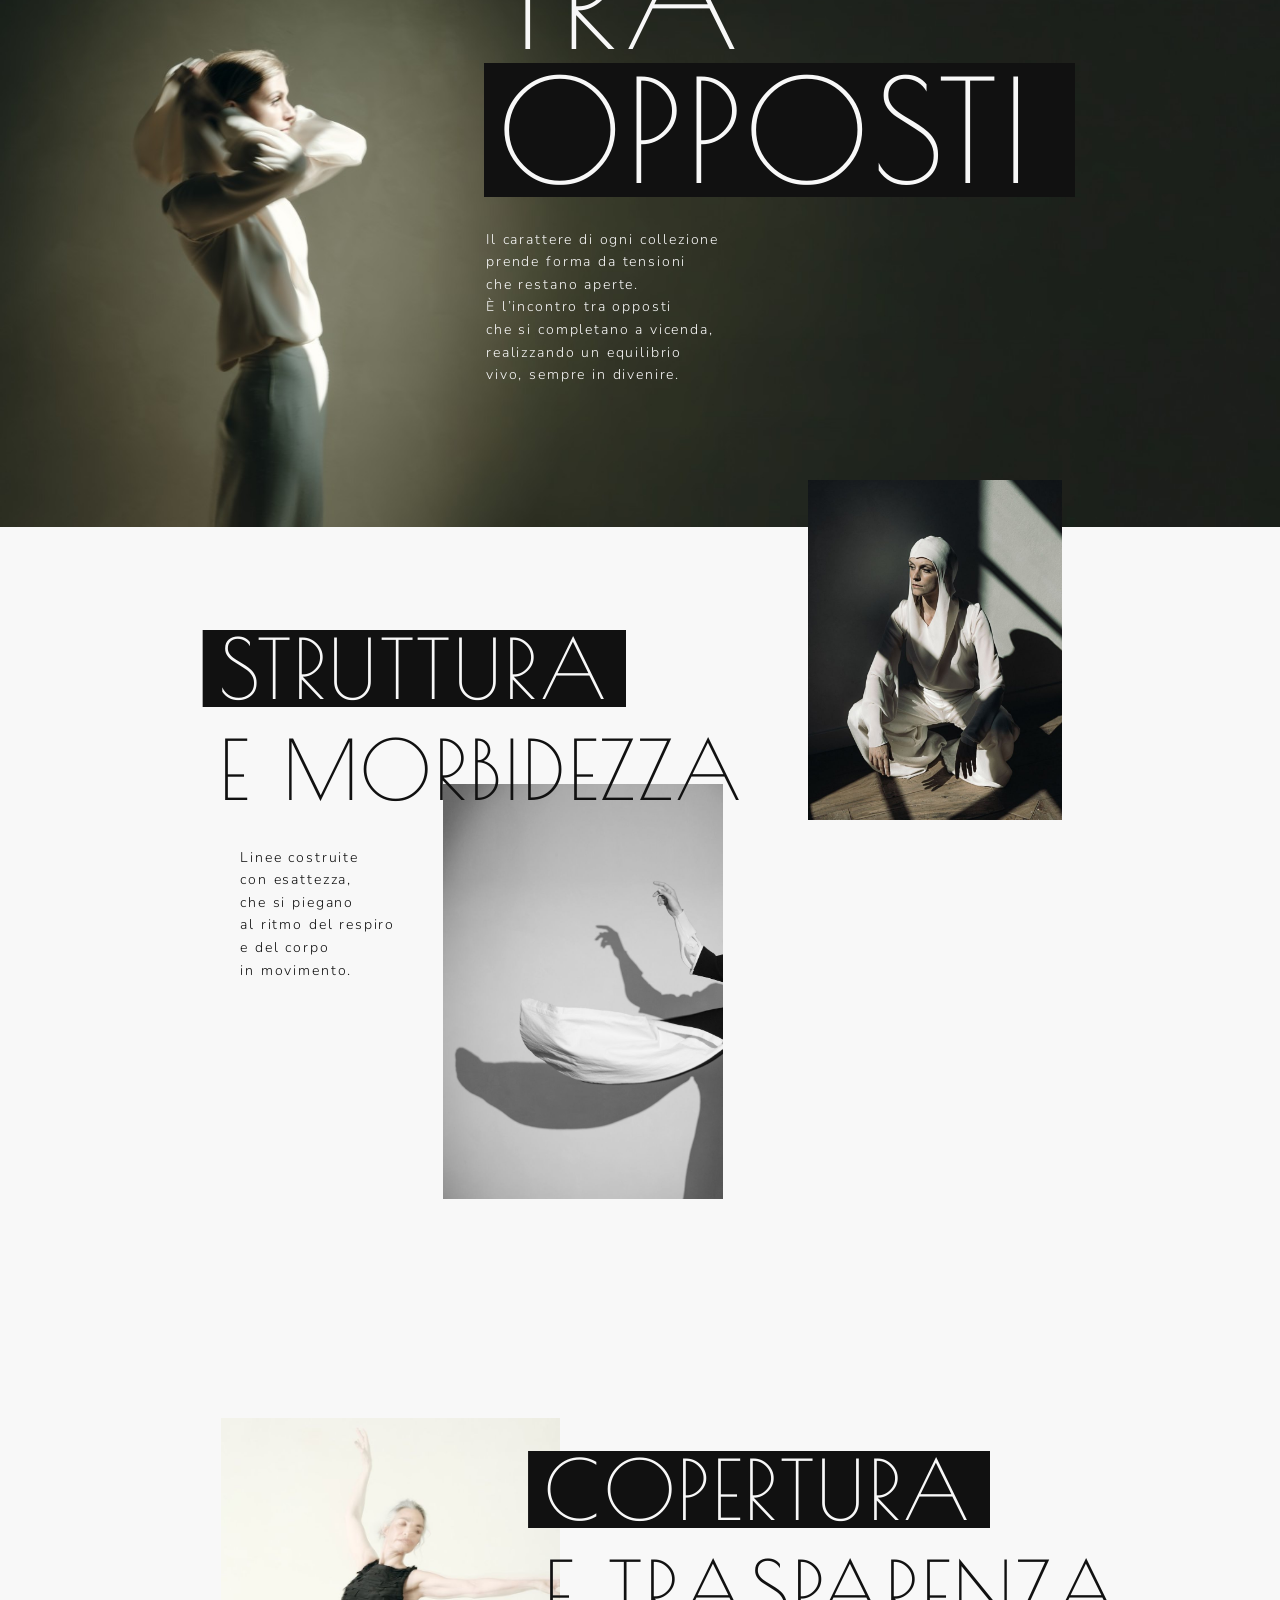
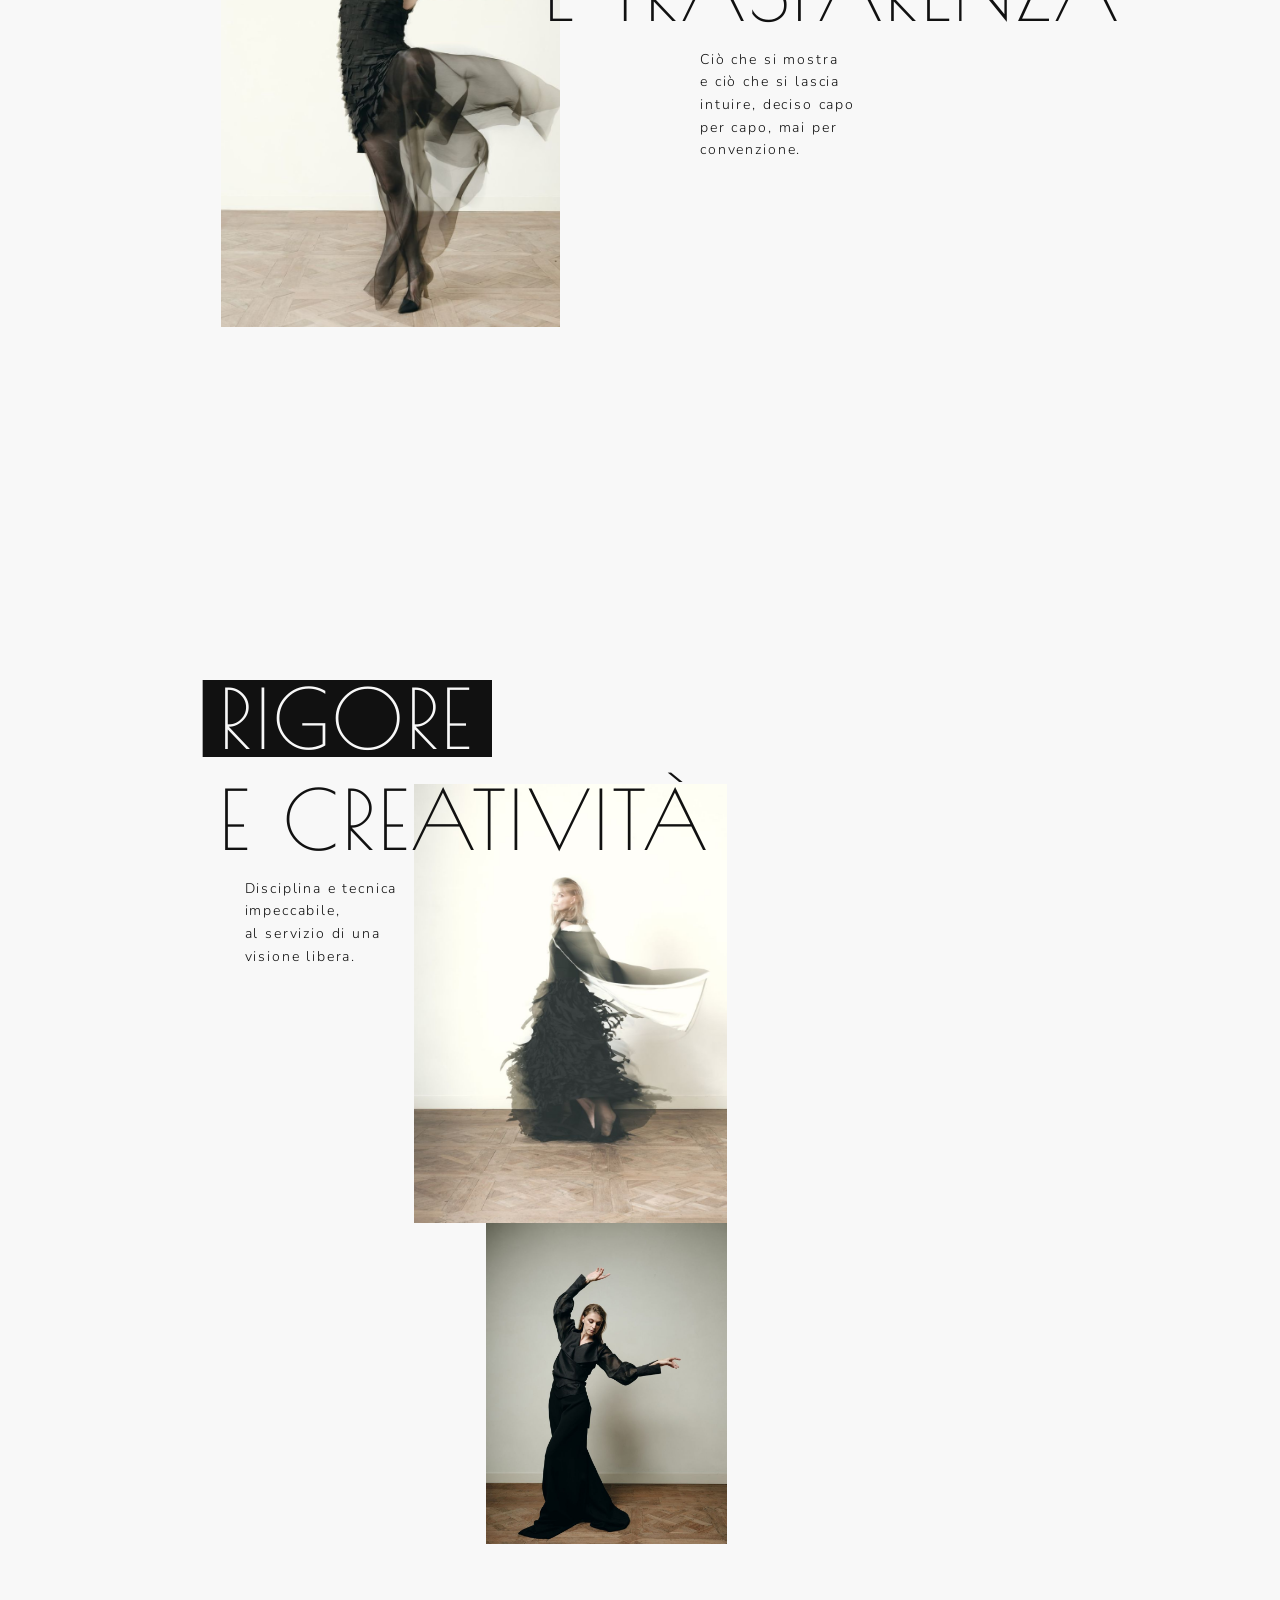
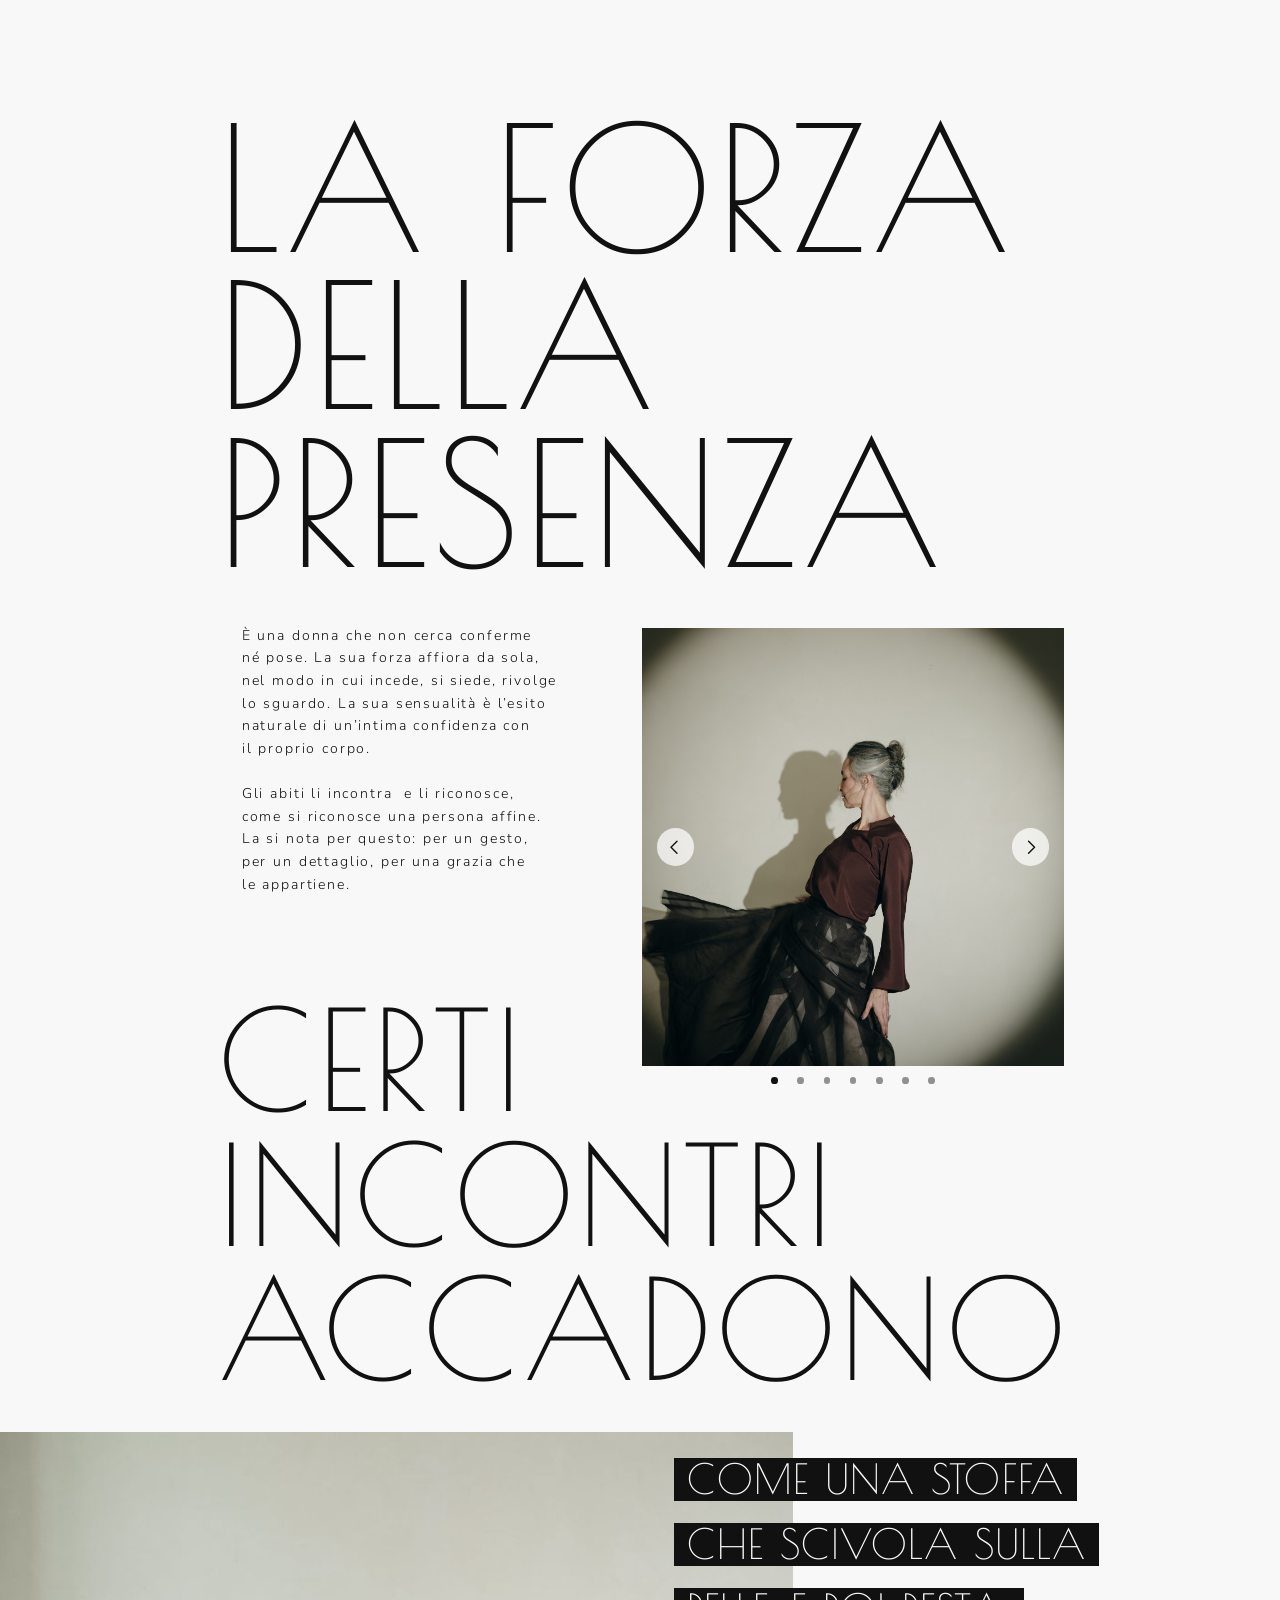
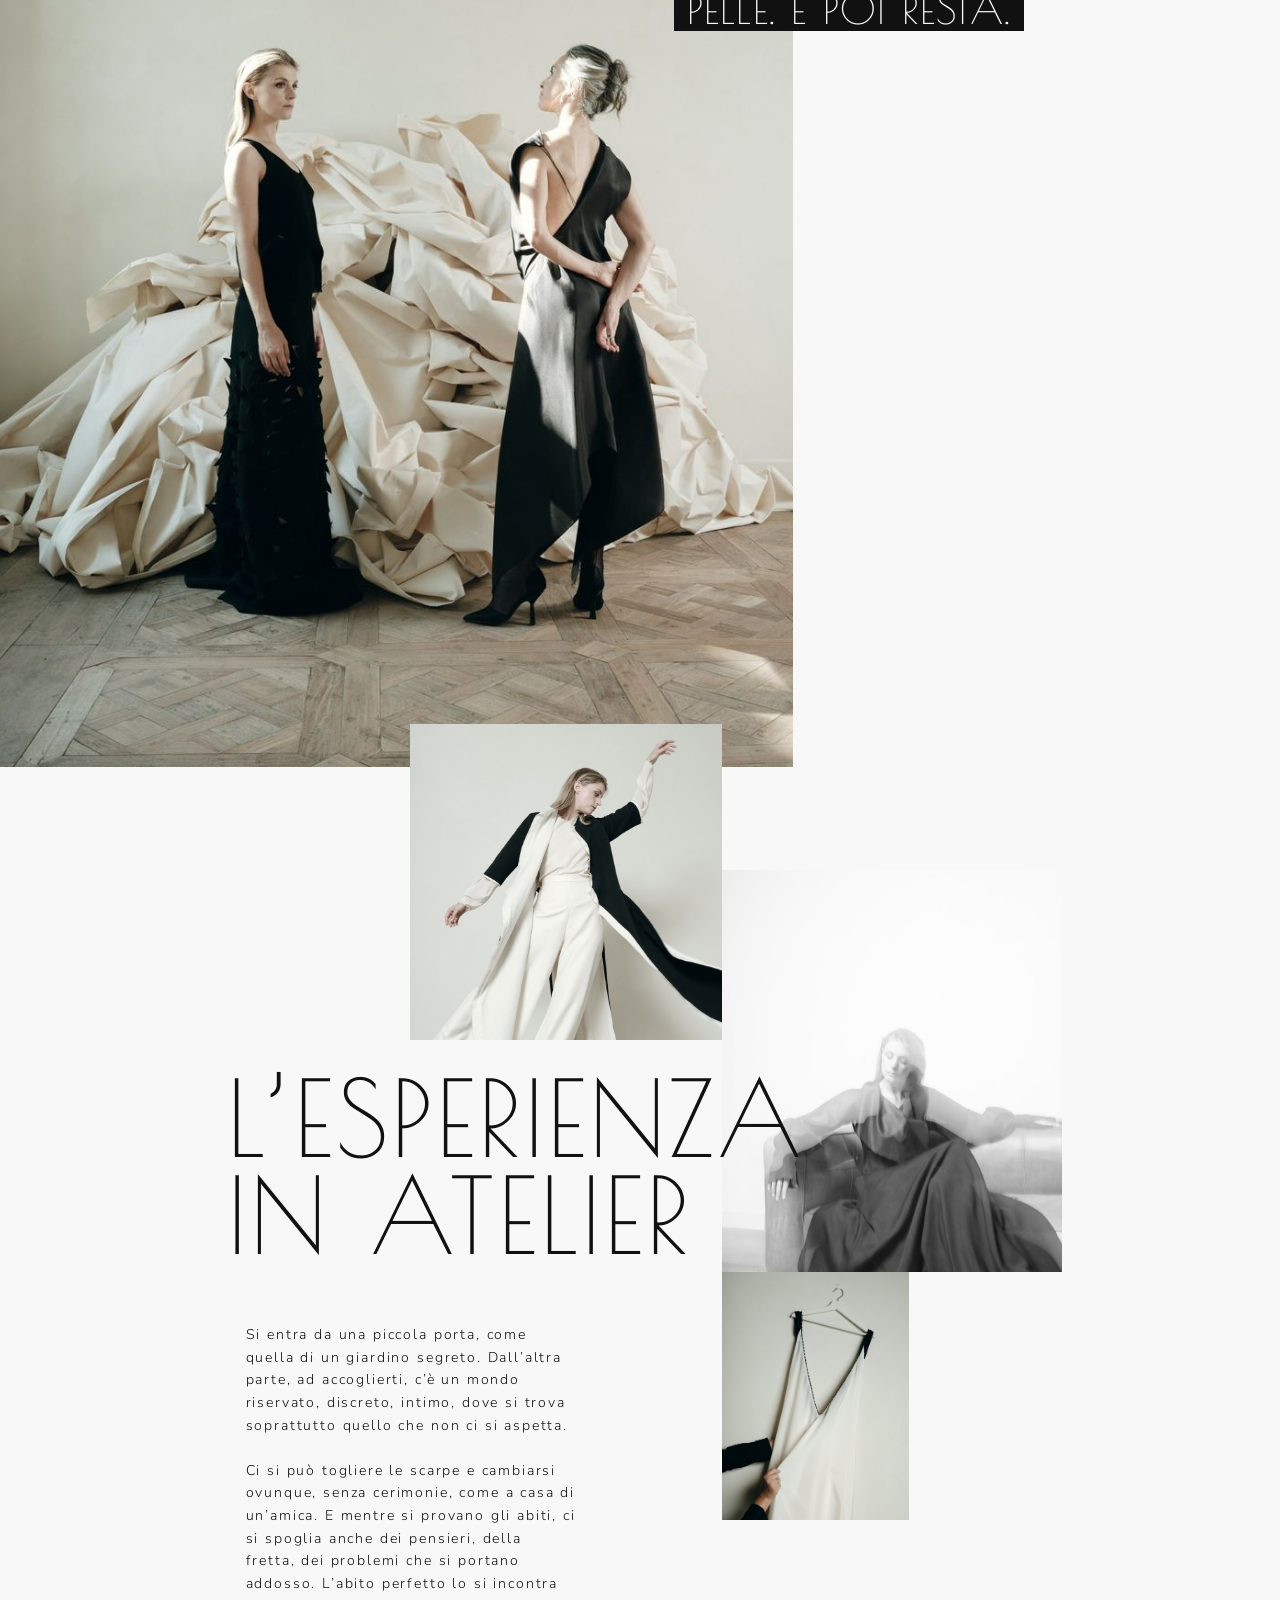
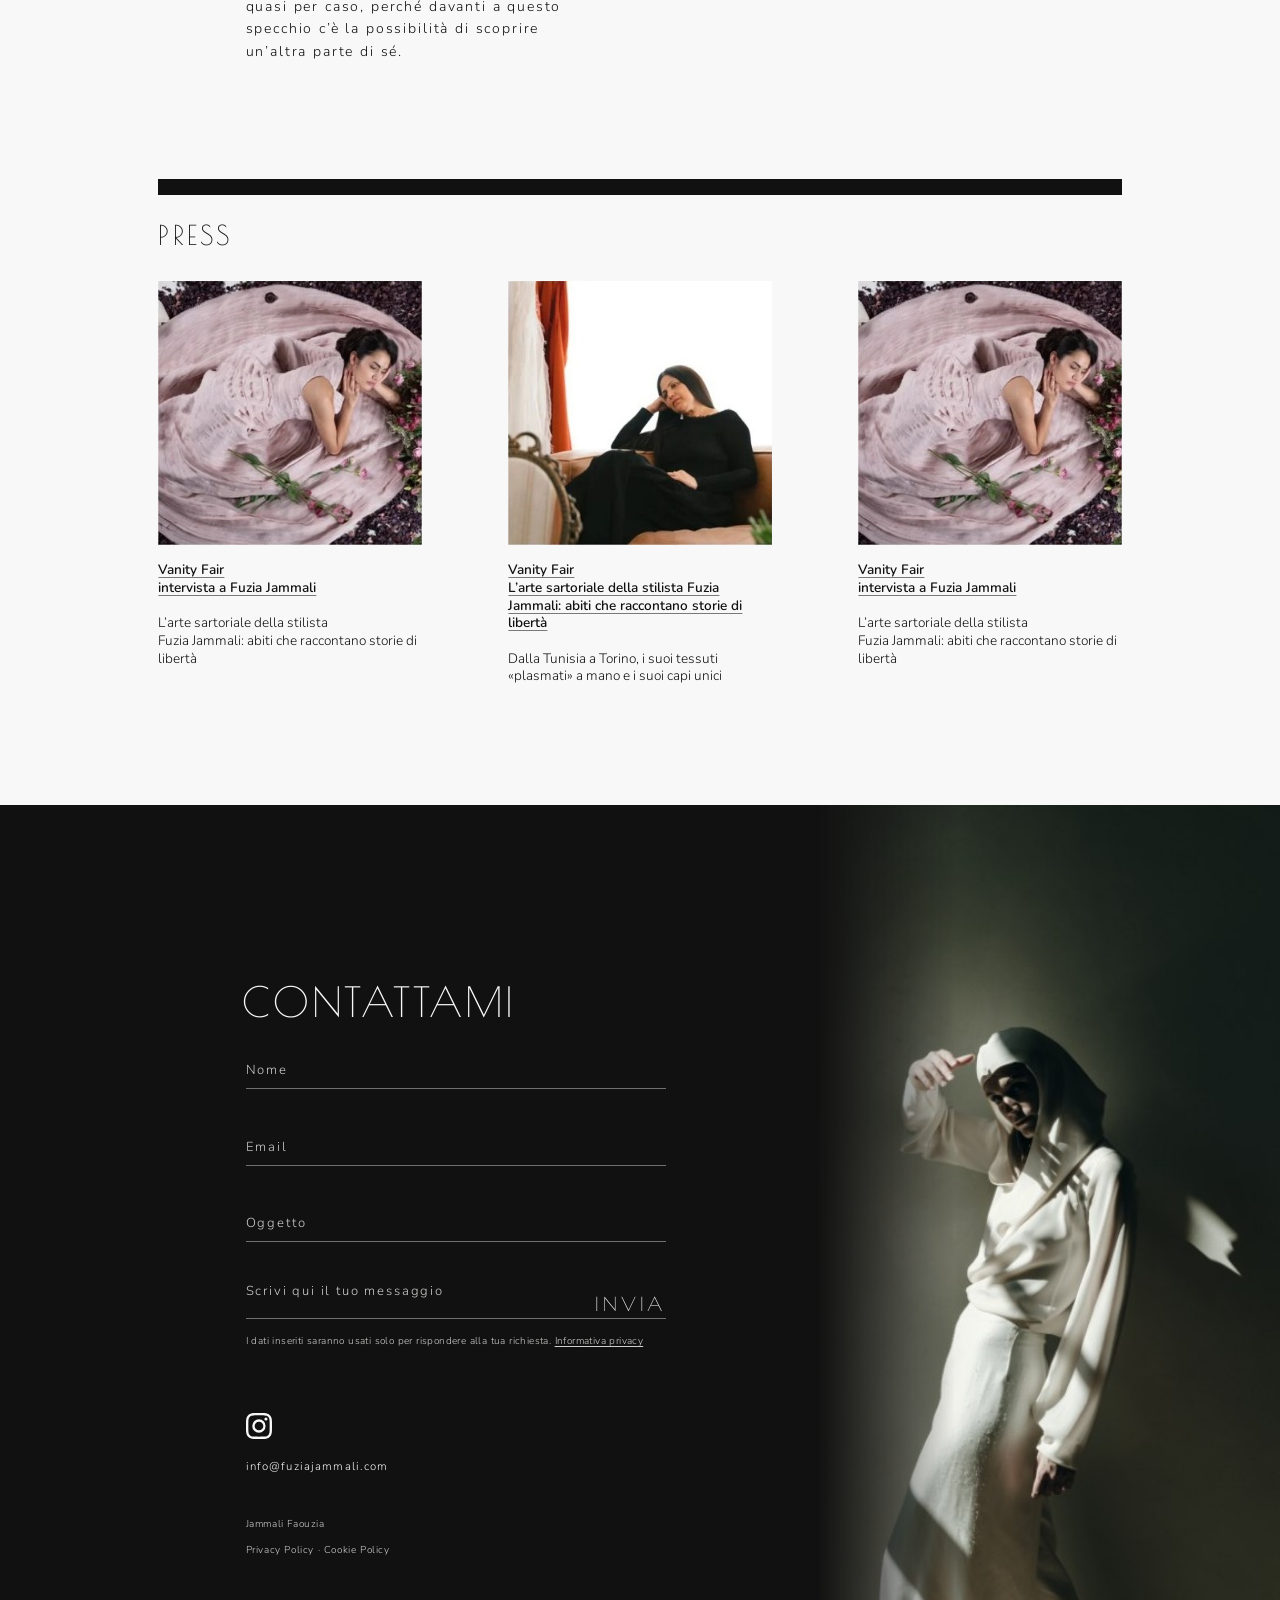
==== commit 24caeed8: "Descrizione per Google rivista (IT/EN) Co-Authored-By: Claude Sonnet 5.5 <noreply@anthropic.com>" ====
--- a/index.html
+++ b/index.html
@@ -4,7 +4,7 @@
   <meta charset="utf-8">
   <meta name="viewport" content="width=device-width, initial-scale=1">
   <title data-i18n="meta.titolo">Fuzia Jammali – Fashion Designer &amp; Stylist a Torino</title>
-  <meta name="description" data-i18n-attr="content:meta.descrizione" content="Fuzia Jammali – fashion designer e stylist a Torino. Abiti costruiti sul tessuto e sul rapporto con il corpo della donna.">
+  <meta name="description" data-i18n-attr="content:meta.descrizione" content="Fuzia Jammali, fashion designer e stylist a Torino. Abiti che seguono il tessuto, il movimento e il corpo di chi li indossa.">
   <link rel="canonical" href="https://www.fuziajammali.com/" data-i18n-attr="href:meta.url">
   <link rel="alternate" hreflang="it" href="https://www.fuziajammali.com/">
   <link rel="alternate" hreflang="en" href="https://www.fuziajammali.com/en/">
@@ -13,7 +13,7 @@
   <meta property="og:site_name" content="Fuzia Jammali">
   <meta property="og:locale" content="it_IT" data-i18n-attr="content:meta.locale">
   <meta property="og:title" content="Fuzia Jammali – Fashion Designer &amp; Stylist a Torino" data-i18n-attr="content:meta.titolo">
-  <meta property="og:description" content="Fuzia Jammali – fashion designer e stylist a Torino. Abiti costruiti sul tessuto e sul rapporto con il corpo della donna." data-i18n-attr="content:meta.descrizione">
+  <meta property="og:description" content="Fuzia Jammali, fashion designer e stylist a Torino. Abiti che seguono il tessuto, il movimento e il corpo di chi li indossa." data-i18n-attr="content:meta.descrizione">
   <meta property="og:url" content="https://www.fuziajammali.com/" data-i18n-attr="content:meta.url">
   <meta property="og:image" content="https://www.fuziajammali.com/assets/img/og.jpg">
   <meta property="og:image:width" content="1200">
